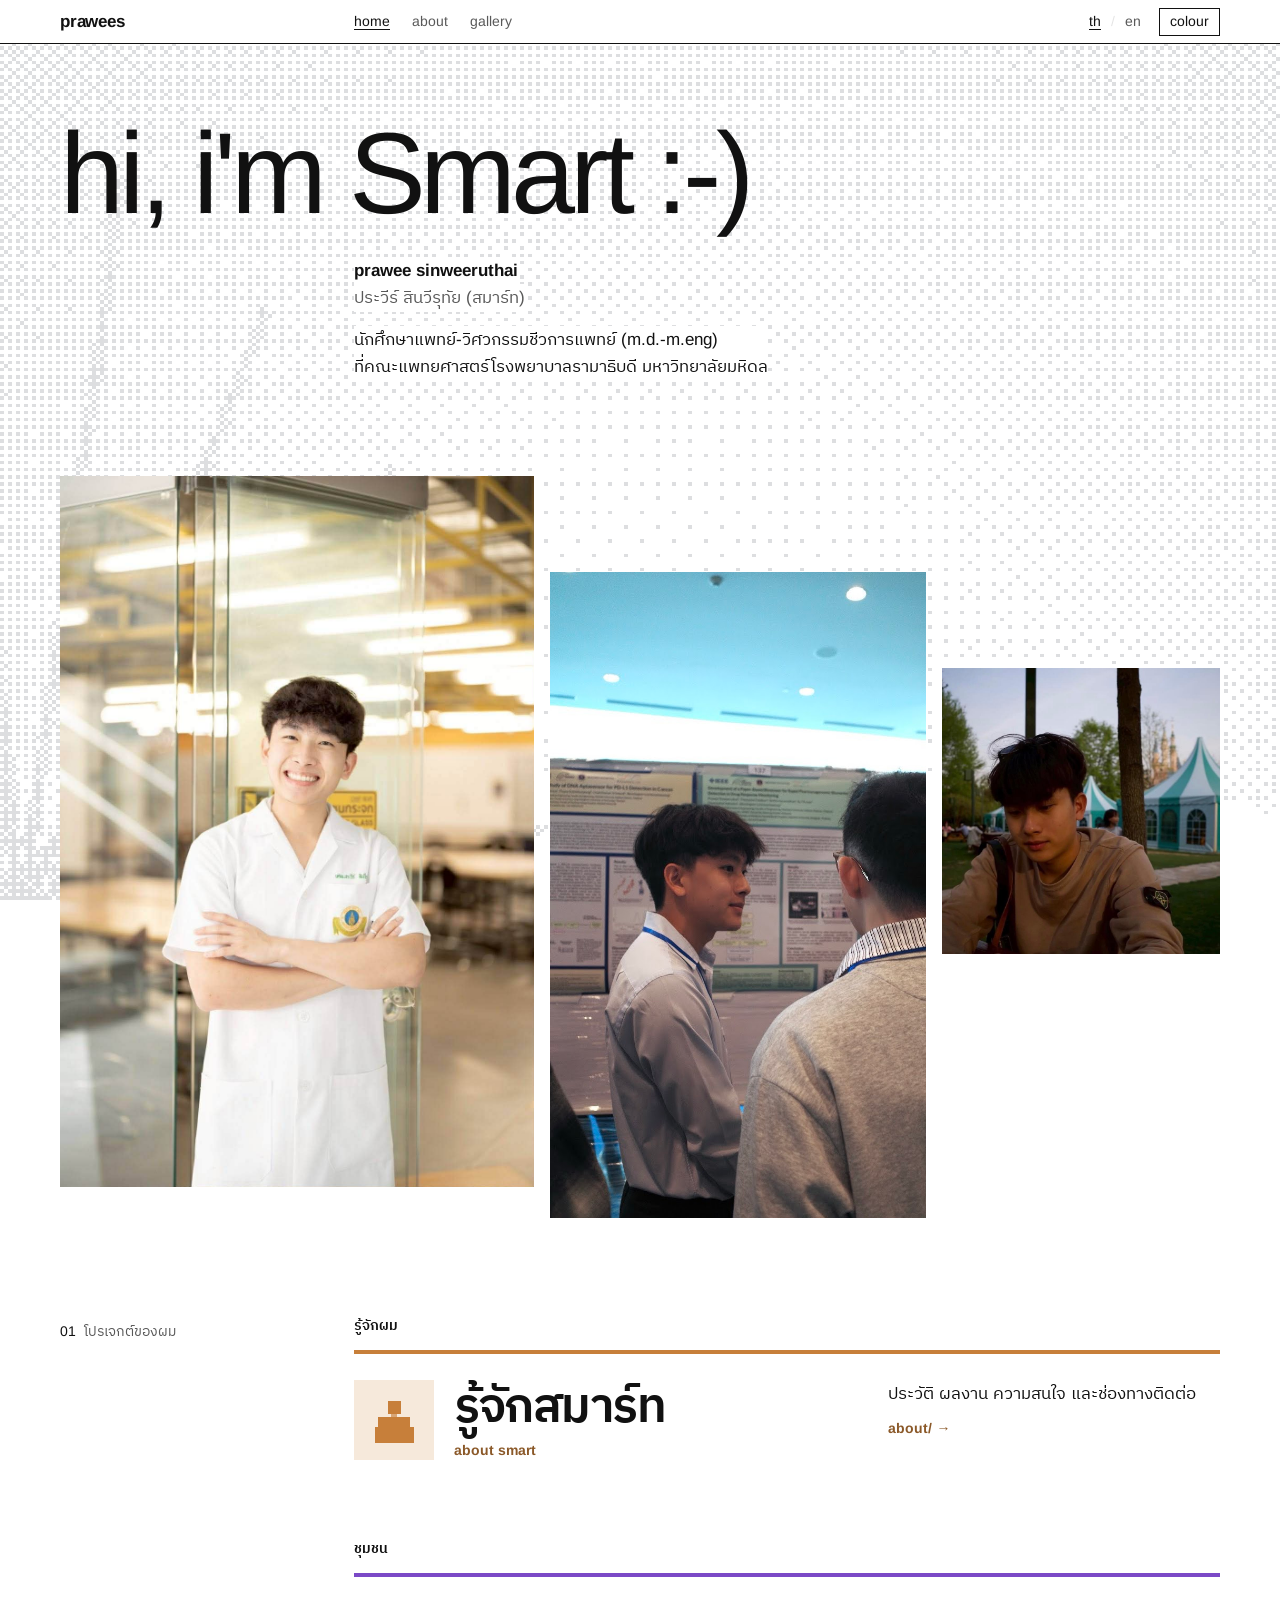
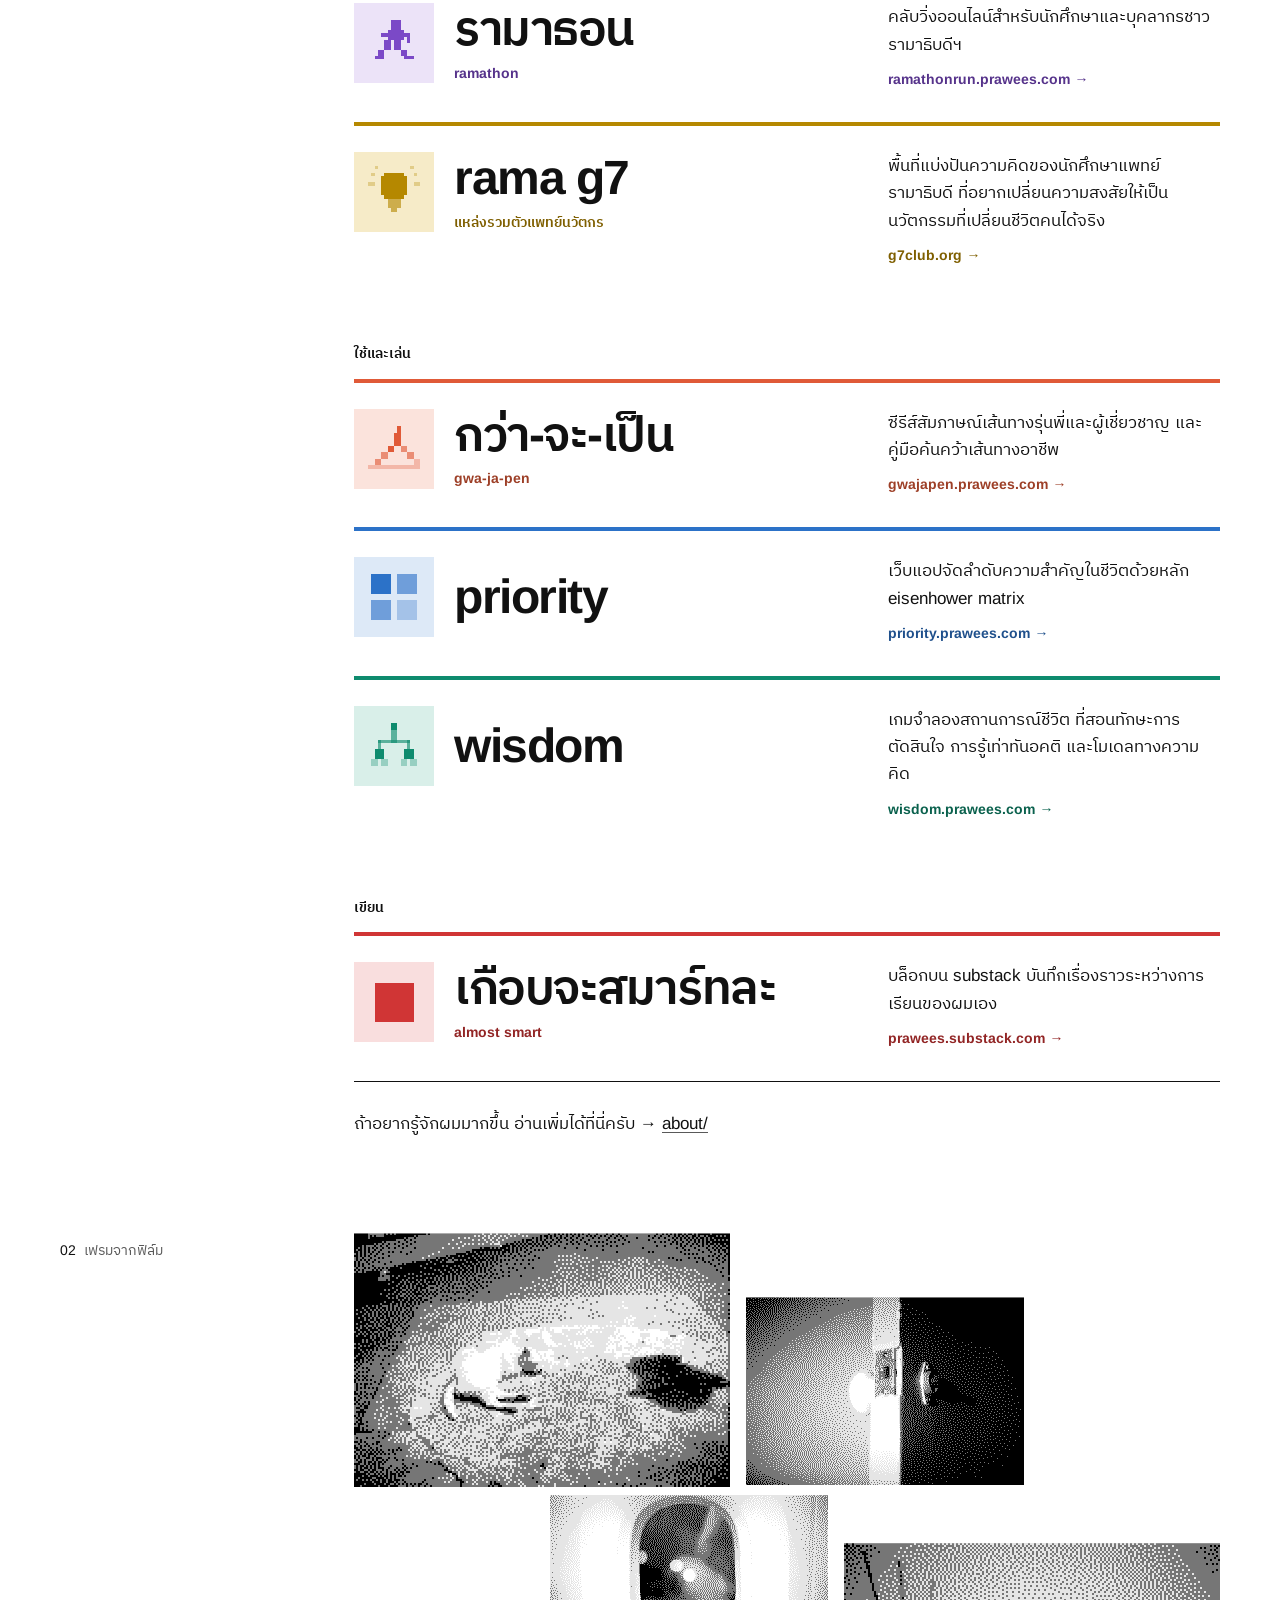
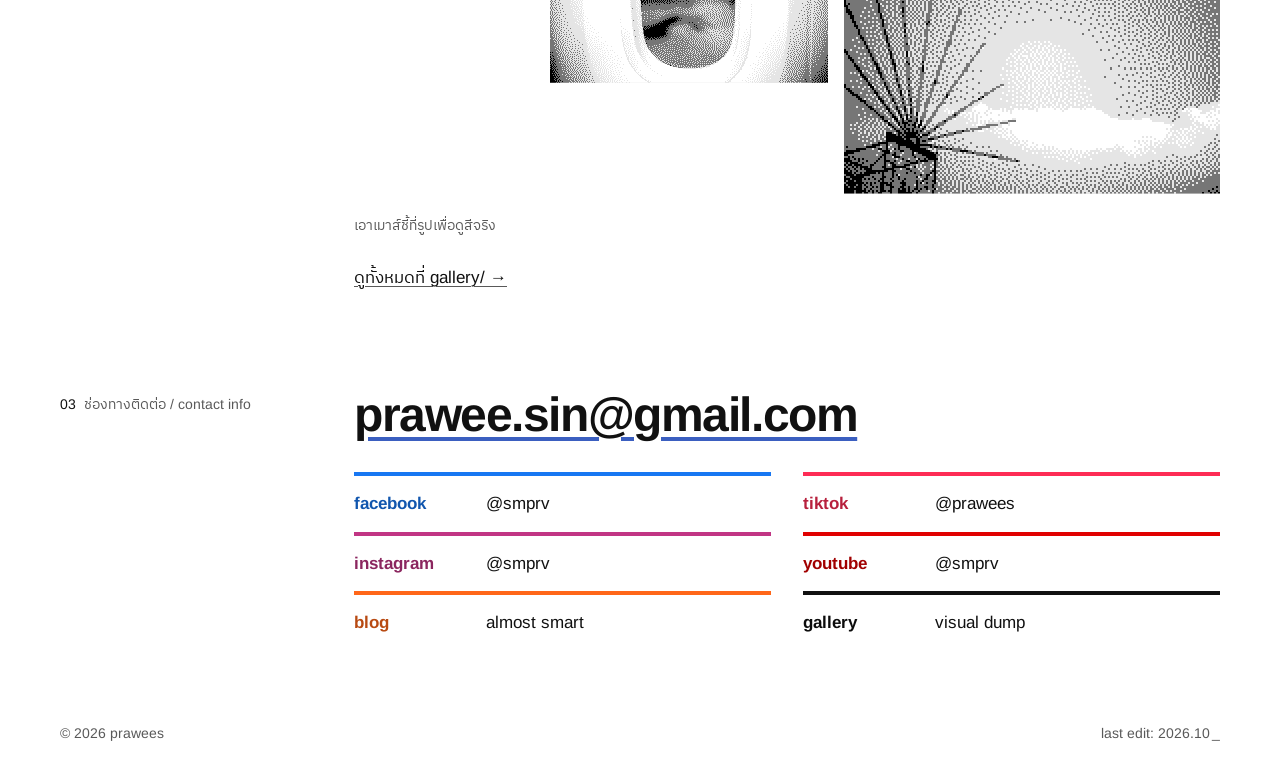
==== index.html @ 5cd068bd "Nav: drop blog; scroll-morphing dither background; phone scrapbook portraits; sticky bar on all page" ====
<!DOCTYPE html>
<html lang="th">

<head>
  <meta charset="UTF-8">
  <meta name="viewport" content="width=device-width, initial-scale=1, viewport-fit=cover">
  <meta name="theme-color" content="#ffffff">
  <meta http-equiv="Cache-Control" content="no-cache, no-store, must-revalidate">
  <meta http-equiv="Pragma" content="no-cache">
  <meta http-equiv="Expires" content="0">
  <title>prawee sinweeruthai / ประวีร์ สินวีรุทัย</title>
  <meta name="description" content="prawee sinweeruthai (smart). m.d.-m.eng student, ramathibodi, mahidol university.">
  <link rel="icon" type="image/png" href="assets/favicon.png">

  <link rel="preload" href="assets/fonts/arimo-latin-400-normal.woff2" as="font" type="font/woff2" crossorigin>
  <link rel="stylesheet" href="assets/base.css">
  <link rel="stylesheet" href="assets/site.css">

  <script type="application/ld+json">
    {
      "@context": "https://schema.org",
      "@type": "Person",
      "name": "ประวีร์ สินวีรุทัย",
      "alternateName": ["Prawee Sinweeruthai", "prawees", "smprv", "ประวีร์", "สมาร์ท", "Smart"],
      "url": "https://prawees.com",
      "image": "https://prawees.com/portrait.jpg",
      "jobTitle": "Medical Student & Content Creator"
    }
  </script>
</head>

<body>

  <header class="bar">
    <div class="g">
      <a class="brand" href="./">prawees</a>
      <div class="tools">
        <button type="button" class="btn-th active" onclick="setLang('th')">th</button>
        <span class="sep">/</span>
        <button type="button" class="btn-en" onclick="setLang('en')">en</button>
        <button type="button" class="tog" data-dz-toggle data-off="colour" data-on="colour" aria-pressed="false">colour</button>
      </div>
      <nav class="nav" aria-label="main">
        <a href="./" aria-current="page">home</a>
        <a href="about/">about</a>
        <a href="gallery/">gallery</a>
      </nav>
    </div>
  </header>

  <main>

    <!-- HERO -->
    <section class="g hero" data-amb="assets/home/frame-4.jpg">
      <h1 id="hero-greeting">hi, i'm Smart :-)</h1>
      <div class="id">
        <p class="name">prawee sinweeruthai</p>
        <p class="name-th" data-th="ประวีร์ สินวีรุทัย (สมาร์ท)" data-en="(smart)">ประวีร์ สินวีรุทัย (สมาร์ท)</p>
        <p class="role"
          data-th="นักศึกษาแพทย์-วิศวกรรมชีวการแพทย์ (m.d.-m.eng)&#10;ที่คณะแพทยศาสตร์โรงพยาบาลรามาธิบดี มหาวิทยาลัยมหิดล"
          data-en="m.d.-m.eng candidate&#10;at ramathibodi hospital, mahidol university">นักศึกษาแพทย์-วิศวกรรมชีวการแพทย์ (m.d.-m.eng)
ที่คณะแพทยศาสตร์โรงพยาบาลรามาธิบดี มหาวิทยาลัยมหิดล</p>
      </div>
    </section>

    <!-- PORTRAITS: clean, in colour -->
    <section class="g prints" aria-label="portraits" data-amb="assets/home/frame-4.jpg">
      <div class="scrap">
        <img class="pr1" src="assets/portrait.jpg" width="1044" height="1566" alt="prawee 01">
        <img class="pr2" src="assets/portrait-2.jpg" width="714" height="1226" alt="prawee 02" loading="lazy">
        <img class="pr3" src="assets/portrait-3.jpg" width="880" height="906" alt="prawee 03" loading="lazy">
      </div>
    </section>

    <!-- PROJECTS -->
    <section class="g sec" data-amb="assets/home/frame-3.jpg">
      <p class="label"><b>01</b><span data-th="โปรเจกต์ของผม" data-en="things i&#39;m building">โปรเจกต์ของผม</span></p>
      <div class="body projects" id="projects-list">

        <p class="grp" data-th="รู้จักผม" data-en="about">รู้จักผม</p>
        <a href="about/" class="proj" style="--a:#C77F3A;--s:#F6E9DB">
          <span class="tile" aria-hidden="true"><svg viewBox="0 0 16 16"><rect class="px" x="6" y="2" width="4" height="4"/><rect class="px-mid" x="7" y="6" width="2" height="1"/><rect class="px" x="3" y="7" width="10" height="3"/><rect class="px" x="2" y="10" width="12" height="5"/><rect class="px-soft" x="2" y="10" width="1" height="1"/><rect class="px-soft" x="13" y="10" width="1" height="1"/></svg></span>
          <span class="l"><span class="tt"><span data-th="รู้จักสมาร์ท" data-en="about smart">รู้จักสมาร์ท</span></span><span class="sub" data-th="about smart" data-en="(the long version)">about smart</span></span>
          <span class="r"><span class="d" data-th="ประวัติ ผลงาน ความสนใจ และช่องทางติดต่อ" data-en="background, work, interests, contact">ประวัติ ผลงาน ความสนใจ และช่องทางติดต่อ</span><span class="u">about/ →</span></span>
        </a>

        <p class="grp" data-th="ชุมชน" data-en="communities">ชุมชน</p>
        <a href="https://ramathonrun.prawees.com" class="proj" style="--a:#7B49C7;--s:#ECE3F8">
          <span class="tile" aria-hidden="true"><svg viewBox="0 0 16 16"><rect class="px" x="7" y="1" width="3" height="3"/><rect class="px" x="6" y="4" width="5" height="3"/><rect class="px" x="4" y="5" width="2" height="1"/><rect class="px" x="11" y="5" width="2" height="1"/><rect class="px" x="12" y="6" width="1" height="2"/><rect class="px" x="5" y="7" width="2" height="3"/><rect class="px" x="8" y="7" width="2" height="3"/><rect class="px" x="3" y="10" width="2" height="2"/><rect class="px" x="10" y="10" width="2" height="2"/><rect class="px" x="2" y="12" width="3" height="1"/><rect class="px" x="11" y="12" width="3" height="1"/></svg></span>
          <span class="l"><span class="tt"><span data-th="รามาธอน" data-en="ramathon run club">รามาธอน</span></span><span class="sub" data-th="ramathon" data-en="(running club)">ramathon</span></span>
          <span class="r"><span class="d" data-th="คลับวิ่งออนไลน์สำหรับนักศึกษาและบุคลากรชาวรามาธิบดีฯ" data-en="online running club for the ramathibodi students and staff">คลับวิ่งออนไลน์สำหรับนักศึกษาและบุคลากรชาวรามาธิบดีฯ</span><span class="u">ramathonrun.prawees.com →</span></span>
        </a>
        <a href="https://g7club.org" class="proj" target="_blank" rel="noopener" style="--a:#B58800;--s:#F6EBC8">
          <span class="tile" aria-hidden="true"><svg viewBox="0 0 16 16"><rect class="px" x="5" y="2" width="6" height="1"/><rect class="px" x="4" y="3" width="8" height="6"/><rect class="px" x="5" y="9" width="6" height="1"/><rect class="px-soft" x="6" y="4" width="1" height="1"/><rect class="px-soft" x="9" y="4" width="1" height="1"/><rect class="px-soft" x="7" y="6" width="2" height="1"/><rect class="px-mid" x="6" y="10" width="4" height="1"/><rect class="px-mid" x="6" y="11" width="4" height="1"/><rect class="px-mid" x="6" y="12" width="4" height="1"/><rect class="px-mid" x="7" y="13" width="2" height="1"/><rect class="px-soft" x="0" y="5" width="2" height="1"/><rect class="px-soft" x="14" y="5" width="2" height="1"/><rect class="px-soft" x="1" y="2" width="1" height="1"/><rect class="px-soft" x="14" y="2" width="1" height="1"/><rect class="px-soft" x="2" y="0" width="1" height="1"/><rect class="px-soft" x="13" y="0" width="1" height="1"/></svg></span>
          <span class="l"><span class="tt"><span>rama g7</span></span><span class="sub" data-th="แหล่งรวมตัวแพทย์นวัตกร" data-en="(med innovators)">แหล่งรวมตัวแพทย์นวัตกร</span></span>
          <span class="r"><span class="d" data-th="พื้นที่แบ่งปันความคิดของนักศึกษาแพทย์รามาธิบดี ที่อยากเปลี่ยนความสงสัยให้เป็นนวัตกรรมที่เปลี่ยนชีวิตคนได้จริง" data-en="a community space for ramathibodi medical students turning curiosity into innovations that change lives">พื้นที่แบ่งปันความคิดของนักศึกษาแพทย์รามาธิบดี ที่อยากเปลี่ยนความสงสัยให้เป็นนวัตกรรมที่เปลี่ยนชีวิตคนได้จริง</span><span class="u">g7club.org →</span></span>
        </a>

        <p class="grp" data-th="ใช้และเล่น" data-en="to use and play">ใช้และเล่น</p>
        <a href="https://gwajapen.prawees.com" class="proj" style="--a:#E05A38;--s:#FBE3DC">
          <span class="tile" aria-hidden="true"><svg viewBox="0 0 16 16"><rect class="px-soft" x="0" y="13" width="16" height="1"/><rect class="px-mid" x="2" y="11" width="2" height="2"/><rect class="px-mid" x="4" y="9" width="2" height="2"/><rect class="px" x="6" y="7" width="2" height="2"/><rect class="px" x="8" y="5" width="2" height="2"/><rect class="px-mid" x="10" y="7" width="2" height="2"/><rect class="px-mid" x="12" y="9" width="2" height="2"/><rect class="px-soft" x="14" y="11" width="2" height="2"/><rect class="px" x="8" y="3" width="2" height="2"/><rect class="px" x="9" y="1" width="1" height="2"/></svg></span>
          <span class="l"><span class="tt"><span data-th="กว่า-จะ-เป็น" data-en="gwa-ja-pen">กว่า-จะ-เป็น</span></span><span class="sub" data-th="gwa-ja-pen" data-en="(interviews and interactives)">gwa-ja-pen</span></span>
          <span class="r"><span class="d" data-th="ซีรีส์สัมภาษณ์เส้นทางรุ่นพี่และผู้เชี่ยวชาญ และคู่มือค้นคว้าเส้นทางอาชีพ" data-en="interview series with seniors and experts, and guides to explore career paths">ซีรีส์สัมภาษณ์เส้นทางรุ่นพี่และผู้เชี่ยวชาญ และคู่มือค้นคว้าเส้นทางอาชีพ</span><span class="u">gwajapen.prawees.com →</span></span>
        </a>
        <a href="https://priority.prawees.com" class="proj" style="--a:#2C72C8;--s:#DDE9F7">
          <span class="tile" aria-hidden="true"><svg viewBox="0 0 16 16"><rect class="px" x="1" y="1" width="6" height="6"/><rect class="px-mid" x="9" y="1" width="6" height="6"/><rect class="px-mid" x="1" y="9" width="6" height="6"/><rect class="px-soft" x="9" y="9" width="6" height="6"/></svg></span>
          <span class="l"><span class="tt"><span>priority</span></span><span class="sub" data-th="" data-en="(eisenhower matrix)"></span></span>
          <span class="r"><span class="d" data-th="เว็บแอปจัดลำดับความสำคัญในชีวิตด้วยหลัก eisenhower matrix" data-en="a minimal web app to prioritise life using the eisenhower matrix">เว็บแอปจัดลำดับความสำคัญในชีวิตด้วยหลัก eisenhower matrix</span><span class="u">priority.prawees.com →</span></span>
        </a>
        <a href="https://wisdom.prawees.com" class="proj" target="_blank" rel="noopener" style="--a:#0E8B6E;--s:#D9EFE9">
          <span class="tile" aria-hidden="true"><svg viewBox="0 0 16 16"><rect class="px" x="7" y="1" width="2" height="2"/><rect class="px-mid" x="7" y="3" width="2" height="3"/><rect class="px-mid" x="3" y="6" width="6" height="1"/><rect class="px-mid" x="7" y="6" width="6" height="1"/><rect class="px-mid" x="3" y="6" width="1" height="3"/><rect class="px-mid" x="12" y="6" width="1" height="3"/><rect class="px" x="2" y="9" width="3" height="3"/><rect class="px" x="11" y="9" width="3" height="3"/><rect class="px-soft" x="1" y="12" width="2" height="2"/><rect class="px-soft" x="4" y="12" width="2" height="2"/><rect class="px-soft" x="10" y="12" width="2" height="2"/><rect class="px-soft" x="13" y="12" width="2" height="2"/></svg></span>
          <span class="l"><span class="tt"><span>wisdom</span></span><span class="sub" data-th="" data-en="(decisions sim)"></span></span>
          <span class="r"><span class="d" data-th="เกมจำลองสถานการณ์ชีวิต ที่สอนทักษะการตัดสินใจ การรู้เท่าทันอคติ และโมเดลทางความคิด" data-en="a life simulation game on decision-making, cognitive biases, and mental models">เกมจำลองสถานการณ์ชีวิต ที่สอนทักษะการตัดสินใจ การรู้เท่าทันอคติ และโมเดลทางความคิด</span><span class="u">wisdom.prawees.com →</span></span>
        </a>

        <p class="grp" data-th="เขียน" data-en="writing">เขียน</p>
        <a href="https://prawees.substack.com" class="proj" target="_blank" rel="noopener" style="--a:#D03535;--s:#F9DEDE">
          <span class="tile" aria-hidden="true"><svg viewBox="0 0 16 16"><rect class="px" x="2" y="2" width="6" height="12"/><rect class="px" x="8" y="2" width="6" height="12"/><rect class="px-soft" x="3" y="4" width="4" height="1"/><rect class="px-soft" x="3" y="6" width="4" height="1"/><rect class="px-soft" x="3" y="8" width="3" height="1"/><rect class="px-soft" x="9" y="4" width="4" height="1"/><rect class="px-soft" x="9" y="6" width="4" height="1"/><rect class="px-soft" x="9" y="8" width="3" height="1"/></svg></span>
          <span class="l"><span class="tt"><span data-th="เกือบจะสมาร์ทละ" data-en="almost smart">เกือบจะสมาร์ทละ</span></span><span class="sub" data-th="almost smart" data-en="(substack)">almost smart</span></span>
          <span class="r"><span class="d" data-th="บล็อกบน substack บันทึกเรื่องราวระหว่างการเรียนของผมเอง" data-en="a substack journal of notes from my life">บล็อกบน substack บันทึกเรื่องราวระหว่างการเรียนของผมเอง</span><span class="u">prawees.substack.com →</span></span>
        </a>

        <p class="more">
          <span data-th="ถ้าอยากรู้จักผมมากขึ้น อ่านเพิ่มได้ที่นี่ครับ → " data-en="want the long version → ">ถ้าอยากรู้จักผมมากขึ้น อ่านเพิ่มได้ที่นี่ครับ → </span><a href="about/">about/</a>
        </p>
      </div>
    </section>

    <!-- FRAMES -->
    <section class="g sec" data-amb="assets/home/frame-1.jpg">
      <p class="label"><b>02</b><span data-th="เฟรมจากฟิล์ม" data-en="frames">เฟรมจากฟิล์ม</span></p>
      <div class="body">
        <div class="strip">
          <a class="s1" href="gallery/" aria-label="gallery"><img data-dither="fs" data-px="1.5" src="assets/home/frame-1.jpg" width="1000" height="675" alt="a cat asleep on a pavement"></a>
          <a class="s2" href="gallery/" aria-label="gallery"><img data-dither="fs" data-px="1" src="assets/home/frame-2.jpg" width="1000" height="675" alt="a door and its handle"></a>
          <a class="s3" href="gallery/" aria-label="gallery"><img data-dither="fs" data-px="1" src="assets/home/frame-3.jpg" width="1000" height="675" alt="an aeroplane window"></a>
          <a class="s4" href="gallery/" aria-label="gallery"><img data-dither="fs" data-px="1.5" src="assets/home/frame-4.jpg" width="1000" height="666" alt="a bamboo frame against the sky"></a>
        </div>
        <p class="hint">
          <span class="m" data-th="เอาเมาส์ชี้ที่รูปเพื่อดูสีจริง" data-en="hover a frame to see it in colour">เอาเมาส์ชี้ที่รูปเพื่อดูสีจริง</span>
          <span class="t" data-th="แตะที่รูปเพื่อดูสีจริง" data-en="tap a frame to see it in colour">แตะที่รูปเพื่อดูสีจริง</span>
        </p>
        <p class="more"><a href="gallery/" data-th="ดูทั้งหมดที่ gallery/ →" data-en="all frames at gallery/ →">ดูทั้งหมดที่ gallery/ →</a></p>
      </div>
    </section>

    <!-- CONTACT -->
    <section class="g sec" data-amb="assets/home/frame-2.jpg">
      <p class="label"><b>03</b><span data-th="ช่องทางติดต่อ" data-en="contact info">ช่องทางติดต่อ / contact info</span></p>
      <div class="body" id="social-list">
        <a class="mail" href="mailto:prawee.sin@gmail.com">prawee.sin@gmail.com</a>
        <div class="rows">
          <a href="https://www.facebook.com/smprv/" target="_blank" rel="noopener" style="--a:#1877F2"><span class="k">facebook</span><span class="v">@smprv</span></a>
          <a href="https://www.tiktok.com/@prawees" target="_blank" rel="noopener" style="--a:#FE2C55"><span class="k">tiktok</span><span class="v">@prawees</span></a>
          <a href="https://www.instagram.com/smprv" target="_blank" rel="noopener" style="--a:#C13584"><span class="k">instagram</span><span class="v">@smprv</span></a>
          <a href="https://www.youtube.com/smprv" target="_blank" rel="noopener" style="--a:#E00000"><span class="k">youtube</span><span class="v">@smprv</span></a>
          <a href="https://blog.prawees.com" target="_blank" rel="noopener" style="--a:#FF6719"><span class="k">blog</span><span class="v">almost smart</span></a>
          <a href="gallery/" style="--a:#111111"><span class="k">gallery</span><span class="v">visual dump</span></a>
        </div>
      </div>
    </section>
  </main>

  <footer class="g foot">
    <span>© 2026 prawees</span>
    <span class="cur">last edit: 2026.10</span>
  </footer>

  <script src="assets/typewriter.js"></script>
  <script src="assets/dither.js"></script>
  <script>
    function setLang(lang) {
      document.documentElement.lang = lang;
      document.querySelectorAll('.btn-th').forEach(function (el) { el.classList.toggle('active', lang === 'th'); });
      document.querySelectorAll('.btn-en').forEach(function (el) { el.classList.toggle('active', lang === 'en'); });
      document.querySelectorAll('[data-th]').forEach(function (el) {
        var v = el.getAttribute(lang === 'th' ? 'data-th' : 'data-en');
        if (v !== null) el.textContent = v;
      });
    }

    // Greeting: typed once, then "Smart" steps through dither densities.
    document.addEventListener('DOMContentLoaded', function () {
      var h = document.getElementById('hero-greeting');
      if (!h || !window.typeText) return;
      var reduce = window.matchMedia('(prefers-reduced-motion: reduce)').matches;
      var line = "hi, i'm Smart :-)";
      var BAY = [[0, 8, 2, 10], [12, 4, 14, 6], [3, 11, 1, 9], [15, 7, 13, 5]];
      function pat(level, col) {
        var d = '', x, y;
        for (y = 0; y < 4; y++) for (x = 0; x < 4; x++) if (BAY[y][x] < level) d += 'M' + x + ' ' + y + 'h1v1h-1z';
        var svg = "<svg xmlns='http://www.w3.org/2000/svg' width='4' height='4' shape-rendering='crispEdges'><path fill='" + col + "' d='" + d + "'/></svg>";
        return 'url("data:image/svg+xml,' + encodeURIComponent(svg) + '")';
      }
      // each step: [dither level out of 16, colour]. 0 means outline, 16 means solid ink.
      var STEPS = [[12, '#E05A38'], [8, '#2C72C8'], [5, '#0E8B6E'], [0, '#7B49C7'], [8, '#B58800'], [12, '#D03535'], [8, '#C13584'], [12, '#111111'], [16, '']];
      function settle() {
        h.innerHTML = line.replace('Smart', '<span class="smart">Smart</span>');
        if (reduce) return;
        var w = h.querySelector('.smart'), i = -1;
        function step() {
          i = (i + 1) % STEPS.length;
          var lv = STEPS[i][0], col = STEPS[i][1];
          w.removeAttribute('style');
          if (lv === 16) { w.className = 'smart'; return; }
          if (lv === 0) { w.className = 'smart ol'; w.style.webkitTextStroke = '2px ' + col; return; }
          w.className = 'smart px';
          w.style.backgroundImage = pat(lv, col);
          w.style.webkitTextStroke = '1px ' + col;
        }
        setTimeout(function () { step(); setInterval(step, 800); }, 700);
      }
      if (reduce) { settle(); return; }
      window.typeText(h, line, { speed: 70, delay: 200, done: settle });
    });
  </script>
<script>
(function () { var z = 10; document.querySelectorAll('.scrap img').forEach(function (im) { im.addEventListener('click', function () { im.style.zIndex = ++z; }); }); })();
</script>
</body>

</html>
---- assets/base.css ----
/*
 * prawees.com base styles: fonts, tokens, header bar, grid, ambient frame, dithered images.
 * Page layouts live in site.css (home, gallery) and theme.css (older pages).
 *
 * Typeface: Arimo (a plain Helvetica-style grotesque) for Latin, IBM Plex Sans Thai for Thai.
 *           Both are self-hosted in assets/fonts. To change the face, edit --sans.
 * Sizes:    14 / 17 / --fs-h / --fs-hero. Hierarchy by size and weight only.
 * Colour:   #111 ink, #595959 and #E5E5E5 greys, white, plus one accent per project and per platform.
 * Grid:     4 columns on a phone, 12 from 768px. Content starts at column 4 beside a label rail.
 */

@font-face { font-family: "Arimo"; font-weight: 400; font-style: normal; font-display: swap; src: url("fonts/arimo-latin-400-normal.woff2") format("woff2"); }
@font-face { font-family: "Arimo"; font-weight: 700; font-style: normal; font-display: swap; src: url("fonts/arimo-latin-700-normal.woff2") format("woff2"); }
@font-face { font-family: "IBM Plex Sans Thai"; font-weight: 400; font-style: normal; font-display: swap; src: url("fonts/ibm-plex-sans-thai-thai-400-normal.woff2") format("woff2"); unicode-range: U+0E01-0E5B, U+200B-200D, U+25CC; }
@font-face { font-family: "IBM Plex Sans Thai"; font-weight: 700; font-style: normal; font-display: swap; src: url("fonts/ibm-plex-sans-thai-thai-600-normal.woff2") format("woff2"); unicode-range: U+0E01-0E5B, U+200B-200D, U+25CC; }

:root {
  --paper: #fff;
  --ink: #111;
  --mid: #595959;
  --light: #e5e5e5;

  --sans: "Arimo", "Helvetica Neue", Helvetica, Arial, "IBM Plex Sans Thai", "Thonburi", "Leelawadee UI", sans-serif;

  --fs-s: 14px;
  --fs-b: 17px;
  --fs-h: clamp(28px, 4vw, 48px);
  --fs-hero: clamp(32px, 9vw, 120px);

  --gap: 16px;
  --pad: max(20px, env(safe-area-inset-left));
  --padr: max(20px, env(safe-area-inset-right));
  --max: 1200px;

  /* 4x4 Bayer fills, used by the cycling word and by hovered project titles */
  --d12: url("data:image/svg+xml,%3Csvg xmlns='http://www.w3.org/2000/svg' width='4' height='4' shape-rendering='crispEdges'%3E%3Cpath fill='%23111' d='M0 0h1v1h-1zM1 0h1v1h-1zM2 0h1v1h-1zM3 0h1v1h-1zM1 1h1v1h-1zM3 1h1v1h-1zM0 2h1v1h-1zM1 2h1v1h-1zM2 2h1v1h-1zM3 2h1v1h-1zM1 3h1v1h-1zM3 3h1v1h-1z'/%3E%3C/svg%3E");
  --d8: url("data:image/svg+xml,%3Csvg xmlns='http://www.w3.org/2000/svg' width='4' height='4' shape-rendering='crispEdges'%3E%3Cpath fill='%23111' d='M0 0h1v1h-1zM2 0h1v1h-1zM1 1h1v1h-1zM3 1h1v1h-1zM0 2h1v1h-1zM2 2h1v1h-1zM1 3h1v1h-1zM3 3h1v1h-1z'/%3E%3C/svg%3E");
  --d5: url("data:image/svg+xml,%3Csvg xmlns='http://www.w3.org/2000/svg' width='4' height='4' shape-rendering='crispEdges'%3E%3Cpath fill='%23111' d='M0 0h1v1h-1zM2 0h1v1h-1zM1 1h1v1h-1zM0 2h1v1h-1zM2 2h1v1h-1z'/%3E%3C/svg%3E");
  --d2: url("data:image/svg+xml,%3Csvg xmlns='http://www.w3.org/2000/svg' width='4' height='4' shape-rendering='crispEdges'%3E%3Cpath fill='%23111' d='M0 0h1v1h-1zM2 2h1v1h-1z'/%3E%3C/svg%3E");
}

*, *::before, *::after { box-sizing: border-box; margin: 0; padding: 0; }

html { scroll-padding-top: 96px; -webkit-text-size-adjust: 100%; text-size-adjust: 100%; background: var(--paper); }

body {
  background: transparent;           /* lets the fixed ambient frame show through */
  color: var(--ink);
  font-family: var(--sans);
  font-size: var(--fs-b);
  font-weight: 400;
  line-height: 1.6;
  -webkit-font-smoothing: antialiased;
  min-height: 100vh;
  min-height: 100svh;
}

a { color: var(--ink); text-decoration: underline; text-decoration-thickness: 1px; text-underline-offset: 3px; text-decoration-color: var(--mid); }
a:hover { text-decoration-color: var(--ink); }
a:focus-visible, button:focus-visible, .dz:focus-visible { outline: 2px solid var(--ink); outline-offset: 3px; }
img { max-width: 100%; }
button { font: inherit; color: inherit; background: none; border: 0; cursor: pointer; }

/* ---------- ambient frame ---------- */
.amb { position: fixed; top: 0; left: 0; width: 100%; height: 100vh; height: 100lvh; z-index: -1; background: var(--paper); pointer-events: none; }
.amb canvas { position: absolute; inset: 0; width: 100%; height: 100%; image-rendering: pixelated; image-rendering: crisp-edges; opacity: 0; transition: opacity .8s steps(8, end); }
.amb.ready canvas { opacity: 1; }

/* ---------- layout ---------- */
.g {
  display: grid;
  grid-template-columns: repeat(4, minmax(0, 1fr));
  column-gap: 12px;
  width: 100%;
  max-width: var(--max);
  margin: 0 auto;
  padding-left: var(--pad);
  padding-right: var(--padr);
}
@media (min-width: 768px) { .g { grid-template-columns: repeat(12, minmax(0, 1fr)); column-gap: var(--gap); } }

/* ---------- bar ---------- */
.bar { position: -webkit-sticky; position: sticky; top: 0; background: var(--paper); border-bottom: 1px solid var(--ink); padding-top: env(safe-area-inset-top); z-index: 50; }
.bar .g { align-items: center; row-gap: 0; }
.brand { grid-row: 1; grid-column: 1 / 3; font-weight: 700; text-decoration: none; padding: 8px 0; letter-spacing: -.01em; }
.tools { grid-row: 1; grid-column: 3 / 5; justify-self: end; display: flex; align-items: center; gap: 4px; font-size: var(--fs-s); }
.nav { grid-row: 2; grid-column: 1 / 5; display: flex; gap: 22px; font-size: var(--fs-s); padding-bottom: 2px; }
.nav a { text-decoration: none; color: var(--mid); }
.nav a:hover, .nav a[aria-current] { color: var(--ink); }
.nav a[aria-current] { text-decoration: underline; text-decoration-color: var(--ink); }
.tools button { padding: 12px 6px; color: var(--mid); min-height: 44px; }
.tools button:hover, .tools button.active, .tools button[aria-pressed="true"] { color: var(--ink); }
.tools button.active { text-decoration: underline; text-underline-offset: 3px; }
.tools .sep { color: var(--light); }
.tools .tog { white-space: nowrap; border: 1px solid var(--ink); margin-left: 8px; padding: 0 10px; min-height: 32px; color: var(--ink); }
.tools .tog[aria-pressed="true"] { background: var(--ink); color: var(--paper); }
@media (min-width: 768px) {
  .brand { grid-column: 1 / 4; }
  .nav { grid-row: 1; grid-column: 4 / 9; padding: 0; gap: 22px; }
  .tools { grid-column: 9 / 13; }
  .tools button { padding: 8px 6px; min-height: 0; }
  .tools .tog { min-height: 28px; }
}
@media (pointer: coarse) {
  .tools button { min-height: 40px; min-width: 40px; padding-top: 8px; padding-bottom: 8px; }
  .tools .tog { min-height: 36px; }
  .nav a { padding: 8px 0; }
}

/* ---------- dithered photographs (inside the page) ---------- */
.dz { position: relative; display: block; overflow: hidden; background: var(--light); line-height: 0; -webkit-tap-highlight-color: transparent; }
.dz-img { display: block; width: 100%; height: auto; }
.dz-c { position: absolute; inset: 0; width: 100%; height: 100%; image-rendering: pixelated; image-rendering: crisp-edges; opacity: 0; }
.dz.ready .dz-img { opacity: 0; }
.dz.ready .dz-c { opacity: 1; }
.dz.dev .dz-img, html.colour .dz .dz-img { opacity: 1; }
.dz.dev .dz-c, html.colour .dz .dz-c { opacity: 0; }
@media (hover: hover) { .dz:hover .dz-img { opacity: 1; } .dz:hover .dz-c { opacity: 0; } }
.dz.ready .dz-img, .dz-c { transition: opacity .3s steps(5, end); }
.dz.scan .dz-c { animation: dz-clip 1.1s steps(28, end) both; }
.dz.scan::after { content: ""; position: absolute; left: 0; right: 0; top: 0; height: 2px; background: var(--ink); animation: dz-beam 1.1s steps(28, end) both; pointer-events: none; }
@keyframes dz-clip { from { clip-path: inset(0 0 100% 0); } to { clip-path: inset(0 0 0 0); } }
@keyframes dz-beam { 0% { top: 0; opacity: 1; } 96% { opacity: 1; } 100% { top: calc(100% - 2px); opacity: 0; } }

/* ---------- reduced motion, print ---------- */
@media (prefers-reduced-motion: reduce) {
  .dz.scan .dz-c, .dz.scan::after { animation: none; }
  .dz.scan::after { display: none; }
  .dz.ready .dz-img, .dz-c, .amb canvas { transition: none; }
  .tw-typing::after, .foot .cur::after { animation: none; }
}
@media print { .amb { display: none; } }
---- assets/site.css ----
/*
 * prawees.com home and gallery layout. Loads after base.css.
 * Idea: the page is printed on a faint dithered film frame, and the frame changes as you scroll.
 */

/* small grey text sits on a white strip so it stays legible over the ambient frame */
.label, .hint, .foot span, .proj .u, .proj .sub, .rows .v, .name-th, .grp {
  background: var(--paper);
  -webkit-box-decoration-break: clone; box-decoration-break: clone;
}

/* ---------- sections ---------- */
.sec { padding-top: 56px; row-gap: 20px; }
.label { grid-column: 1 / -1; font-size: var(--fs-s); color: var(--mid); width: fit-content; height: fit-content; padding: 0 .35em 0 0; }
.label b { color: var(--ink); font-weight: 400; margin-right: 8px; }
.body { grid-column: 1 / -1; }
@media (min-width: 768px) {
  .sec { padding-top: 96px; }
  .label { grid-column: 1 / 4; margin-top: 6px; }
  .body { grid-column: 4 / 13; }
}

/* ---------- hero ---------- */
.hero { padding-top: 40px; row-gap: 20px; }
.hero h1 { grid-column: 1 / -1; font-size: var(--fs-hero); font-weight: 400; line-height: 1; letter-spacing: -.045em; min-height: 1.05em; white-space: nowrap; }
.hero .id { grid-column: 1 / -1; }
.hero .id > * { width: fit-content; }
.hero .name { font-weight: 700; background: var(--paper); }
.hero .name-th { color: var(--mid); margin-bottom: 14px; }
.hero .role { max-width: 52ch; white-space: pre-line; background: var(--paper); }
@media (min-width: 768px) { .hero { padding-top: 72px; } .hero .id { grid-column: 4 / 11; } }
.tw-typing::after { content: ""; display: inline-block; width: .08em; height: .9em; background: var(--ink); margin-left: .06em; vertical-align: -.08em; animation: caret .9s steps(1) infinite; }
@keyframes caret { 50% { opacity: 0; } }

/* the word that steps through dither densities and colours (set by the script on the page) */
.smart { display: inline; }
.smart.px { color: transparent; -webkit-text-fill-color: transparent; -webkit-background-clip: text; background-clip: text; background-size: 6px 6px; image-rendering: pixelated; }
.smart.ol { color: transparent; -webkit-text-fill-color: transparent; }

/* ---------- portraits: three clean prints laid out on a stair ---------- */
.prints { padding-top: 56px; row-gap: 16px; align-items: start; }
.prints img { display: block; width: 100%; height: auto; }
.pr1 { grid-column: 1 / 5; }
.pr2 { grid-column: 1 / 4; }
.pr3 { grid-column: 2 / 5; }
/* phone: the three portraits sit like prints on a scrapbook page, slightly overlapping. Tap one to bring it to the front. */
@media (max-width: 767px) {
  .prints { padding-top: 40px; }
  .scrap { grid-column: 1 / -1; position: relative; width: 100%; max-width: 440px; aspect-ratio: 1 / 1.26; }
  .scrap img { position: absolute; width: auto; height: auto; border: 6px solid var(--paper); background: var(--paper); box-sizing: border-box; outline: 1px solid var(--light); cursor: pointer; -webkit-tap-highlight-color: transparent; }
  .scrap .pr1 { left: 0; top: 0; width: 54%; transform: rotate(-2.5deg); z-index: 1; }
  .scrap .pr2 { left: 50%; top: 3%; width: 50%; transform: rotate(2deg); z-index: 2; }
  .scrap .pr3 { left: 20%; top: 55%; width: 54%; transform: rotate(-1deg); z-index: 3; }
}
@media (min-width: 768px) { .scrap { display: contents; } }
@media (min-width: 768px) {
  .prints { padding-top: 96px; row-gap: 0; }
  .pr1 { grid-column: 1 / 6; }
  .pr2 { grid-column: 6 / 10; margin-top: 96px; }
  .pr3 { grid-column: 10 / 13; margin-top: 192px; }
}

/* ---------- project index: every entry has its own colour, pixel icon and hover ---------- */
.grp { font-size: var(--fs-s); font-weight: 700; width: fit-content; margin: 44px 0 14px; padding: 0 .4em 0 0; }
.grp:first-child { margin-top: 0; }
.proj { --a: #111; --s: #f4f4f4; --at: var(--a);
  display: grid; grid-template-columns: 64px minmax(0, 1fr); column-gap: 16px; row-gap: 14px; padding: 20px 0 26px; border-top: 4px solid var(--a); text-decoration: none; align-items: start; }
@supports (color: color-mix(in srgb, red 50%, black)) { .proj { --at: color-mix(in srgb, var(--a) 70%, #000); } }
.tile { grid-row: 1; grid-column: 1; width: 64px; height: 64px; display: grid; place-items: center; background: var(--s); }
.tile svg { width: 40px; height: 40px; shape-rendering: crispEdges; }
.tile .px { fill: var(--a); }
.tile .px-mid { fill: var(--a); opacity: .62; }
.tile .px-soft { fill: var(--a); opacity: .32; }
.proj .l { grid-row: 1; grid-column: 2; display: grid; align-content: center; min-height: 64px; }
.proj .tt { font-size: var(--fs-h); line-height: 1.1; letter-spacing: -.03em; font-weight: 700; }
.proj .tt > span { background: var(--paper); -webkit-box-decoration-break: clone; box-decoration-break: clone; }
.proj .sub { font-size: var(--fs-s); color: var(--at); width: fit-content; display: block; margin-top: 6px; background: var(--paper); font-weight: 700; }
.proj .sub:empty { display: none; }
.proj .r { grid-column: 1 / -1; display: grid; row-gap: 10px; align-content: start; justify-items: start; }
.proj .d { background: var(--paper); width: fit-content; max-width: 52ch; }
.proj .u { font-size: var(--fs-s); color: var(--at); width: fit-content; word-break: break-all; background: var(--paper); font-weight: 700; }
@media (min-width: 768px) {
  .proj { grid-template-columns: 80px minmax(0, 5fr) minmax(0, 4fr); column-gap: 20px; padding: 26px 0 32px; }
  .tile { width: 80px; height: 80px; }
  .tile svg { width: 52px; height: 52px; }
  .proj .l { min-height: 80px; grid-column: 2; }
  .proj .r { grid-row: 1; grid-column: 3; }
}
@media (hover: hover) {
  .proj:hover .tile { background: var(--a); }
  .proj:hover .tile .px, .proj:hover .tile .px-mid, .proj:hover .tile .px-soft { fill: #fff; }
  .proj:hover .tt > span { background-image: var(--d12); -webkit-background-clip: text; background-clip: text; color: transparent; -webkit-text-fill-color: transparent; background-size: 6px 6px; image-rendering: pixelated; }
}
.proj:focus-visible .tt > span { background-image: var(--d12); -webkit-background-clip: text; background-clip: text; color: transparent; -webkit-text-fill-color: transparent; background-size: 6px 6px; }
.projects .proj:last-of-type { border-bottom: 1px solid var(--ink); }

.more { margin-top: 28px; width: fit-content; background: var(--paper); }

/* ---------- frames strip ---------- */
.strip { display: grid; grid-template-columns: repeat(6, minmax(0, 1fr)); gap: 12px; align-items: start; }
.strip a { display: block; text-decoration: none; }
.strip .s1 { grid-column: 1 / 5; }
.strip .s2 { grid-column: 5 / 7; margin-top: 40px; }
.strip .s3 { grid-column: 1 / 3; }
.strip .s4 { grid-column: 3 / 7; margin-top: 24px; }
@media (min-width: 768px) {
  .strip { grid-template-columns: repeat(9, minmax(0, 1fr)); gap: var(--gap); }
  .strip .s1 { grid-column: 1 / 5; }
  .strip .s2 { grid-column: 5 / 8; margin-top: 64px; }
  .strip .s3 { grid-column: 3 / 6; margin-top: -8px; }
  .strip .s4 { grid-column: 6 / 10; margin-top: 40px; }
}
.hint { font-size: var(--fs-s); color: var(--mid); width: fit-content; margin-top: 20px; }
.hint .t { display: none; }
@media (hover: none) { .hint .t { display: inline; } .hint .m { display: none; } }

/* ---------- contact: each platform keeps its own colour ---------- */
.mail { display: block; width: fit-content; font-size: var(--fs-h); font-weight: 700; letter-spacing: -.03em; line-height: 1.15; text-decoration-thickness: 4px; text-underline-offset: 6px; text-decoration-color: #3b5fc0; background: var(--paper); margin-bottom: 30px; overflow-wrap: anywhere; }
.rows { display: grid; grid-template-columns: minmax(0, 1fr); }
.rows a { --a: #111; --at: var(--a); display: grid; grid-template-columns: 7.5rem minmax(0, 1fr); gap: 12px; padding: 14px 0; border-top: 4px solid var(--a); text-decoration: none; align-items: baseline; }
@supports (color: color-mix(in srgb, red 50%, black)) { .rows a { --at: color-mix(in srgb, var(--a) 72%, #000); } }
.rows .k { font-weight: 700; color: var(--at); background: var(--paper); width: fit-content; }
.rows .v { color: var(--ink); width: fit-content; overflow-wrap: anywhere; background: var(--paper); }
@media (min-width: 768px) { .rows { grid-template-columns: repeat(2, minmax(0, 1fr)); column-gap: 32px; } }
@media (hover: hover) { .rows a:hover .v { text-decoration: underline; text-decoration-color: var(--a); text-decoration-thickness: 3px; text-underline-offset: 4px; } }
@media (pointer: coarse) { .rows a { padding: 16px 0; } }

/* ---------- footer ---------- */
.foot { padding-top: 72px; padding-bottom: max(40px, env(safe-area-inset-bottom)); font-size: var(--fs-s); color: var(--mid); row-gap: 4px; }
.foot span { width: fit-content; }
.foot span:first-child { grid-column: 1 / 3; }
.foot span:last-child { grid-column: 3 / 5; justify-self: end; }
.foot .cur::after { content: "_"; animation: caret 1.05s steps(1) infinite; margin-left: 2px; }
@media (min-width: 768px) { .foot span:first-child { grid-column: 1 / 7; } .foot span:last-child { grid-column: 7 / 13; } }
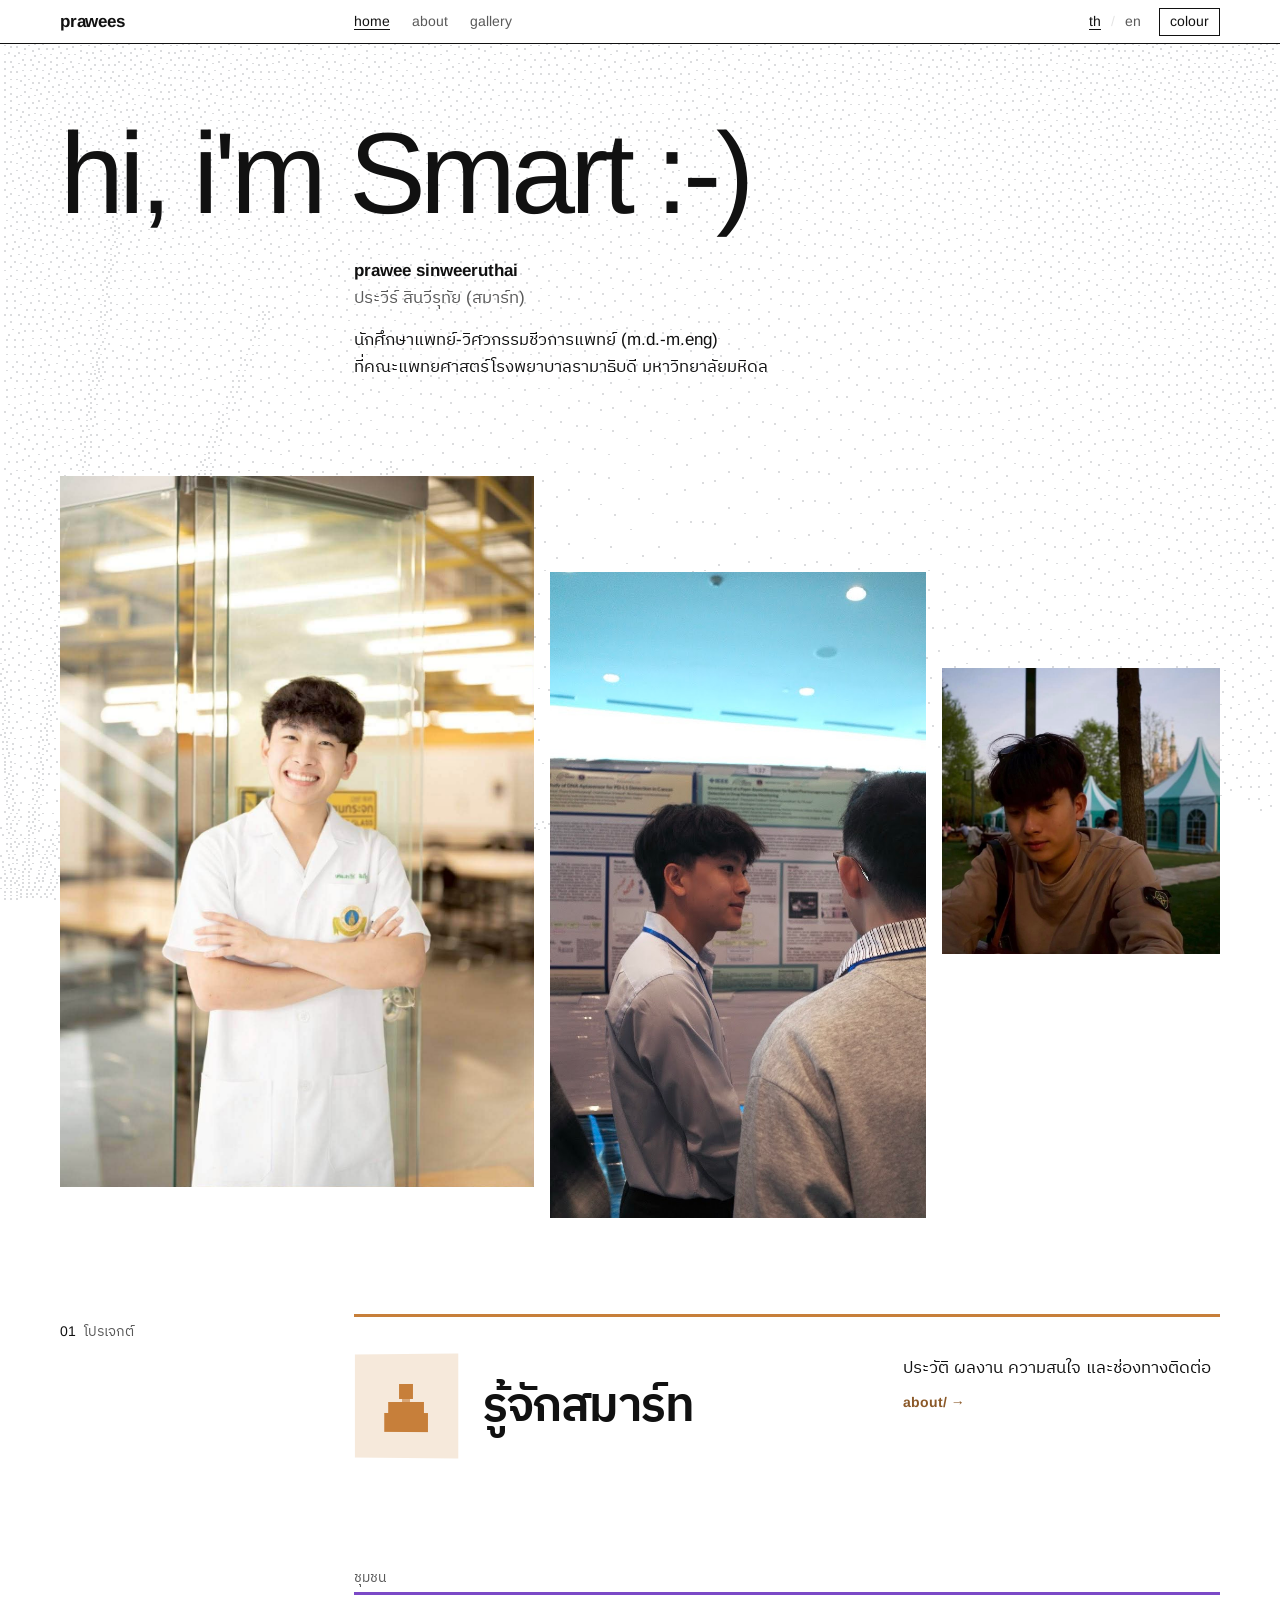
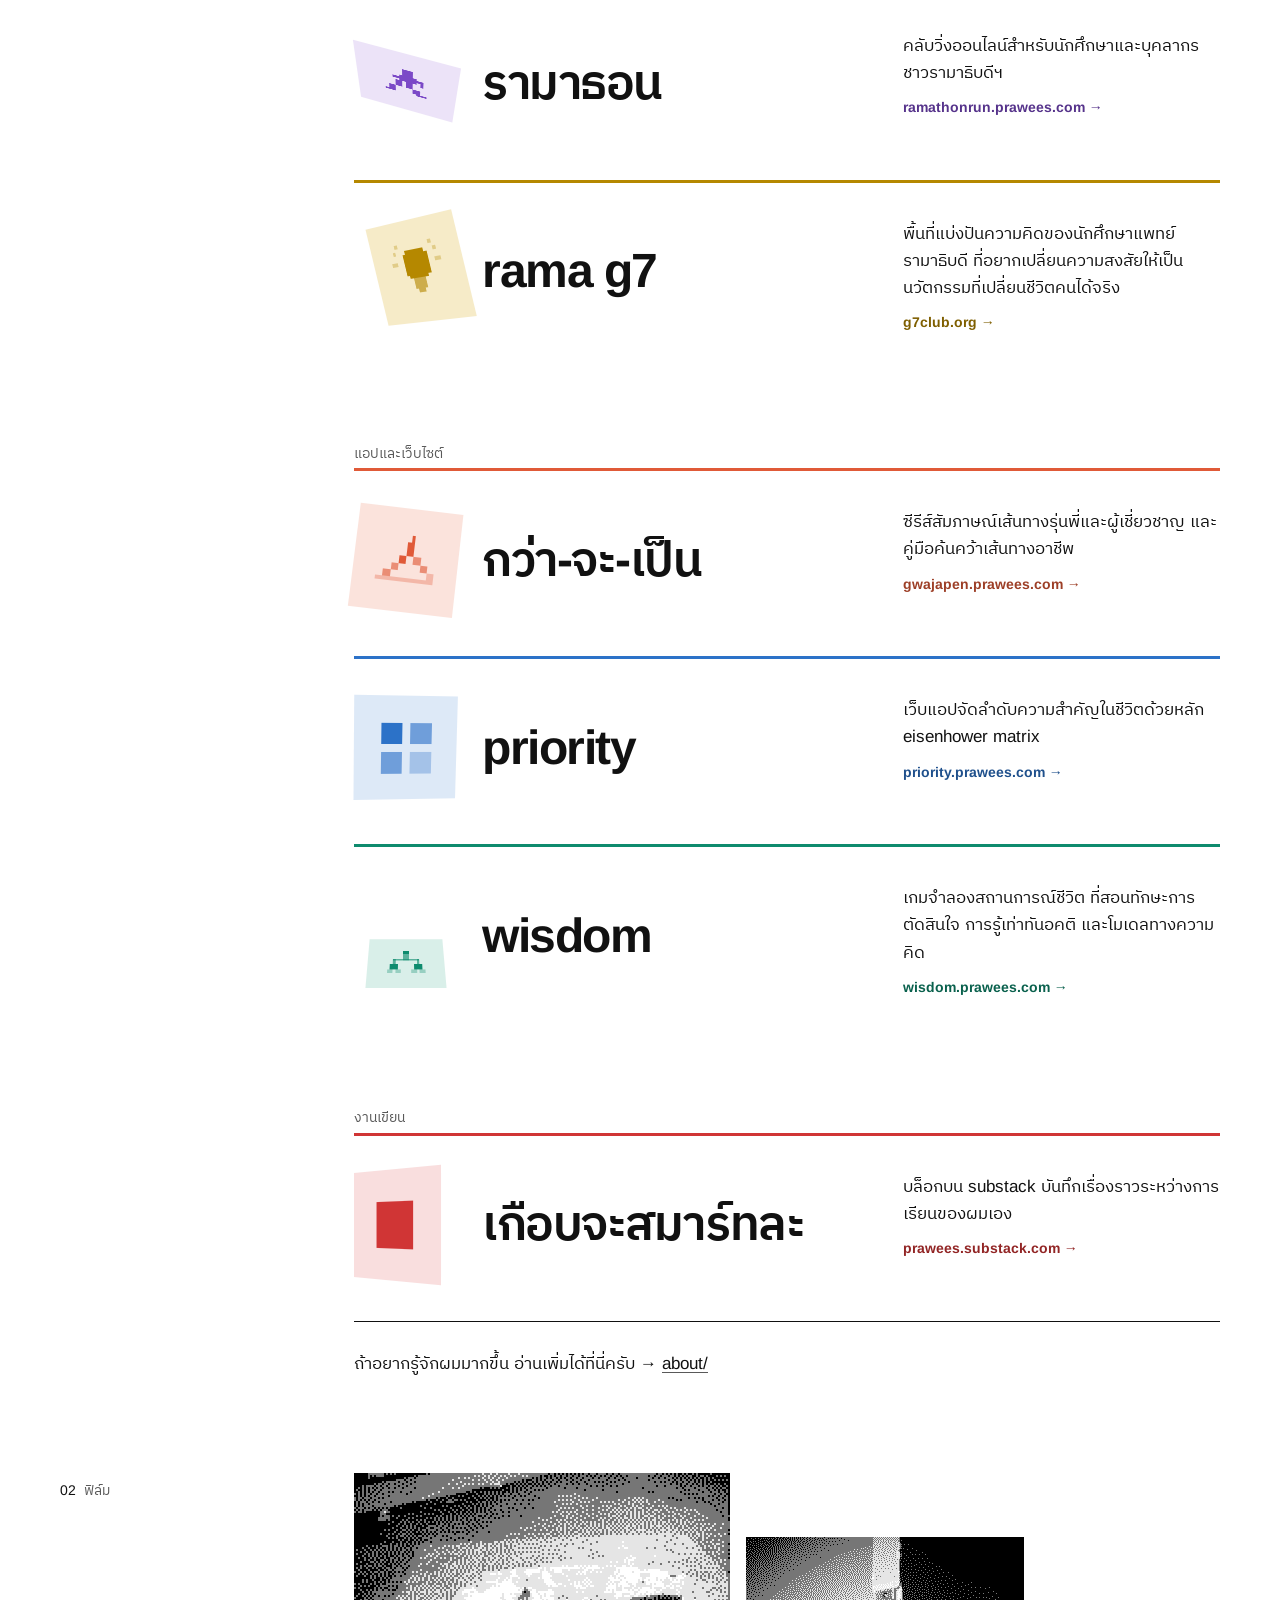
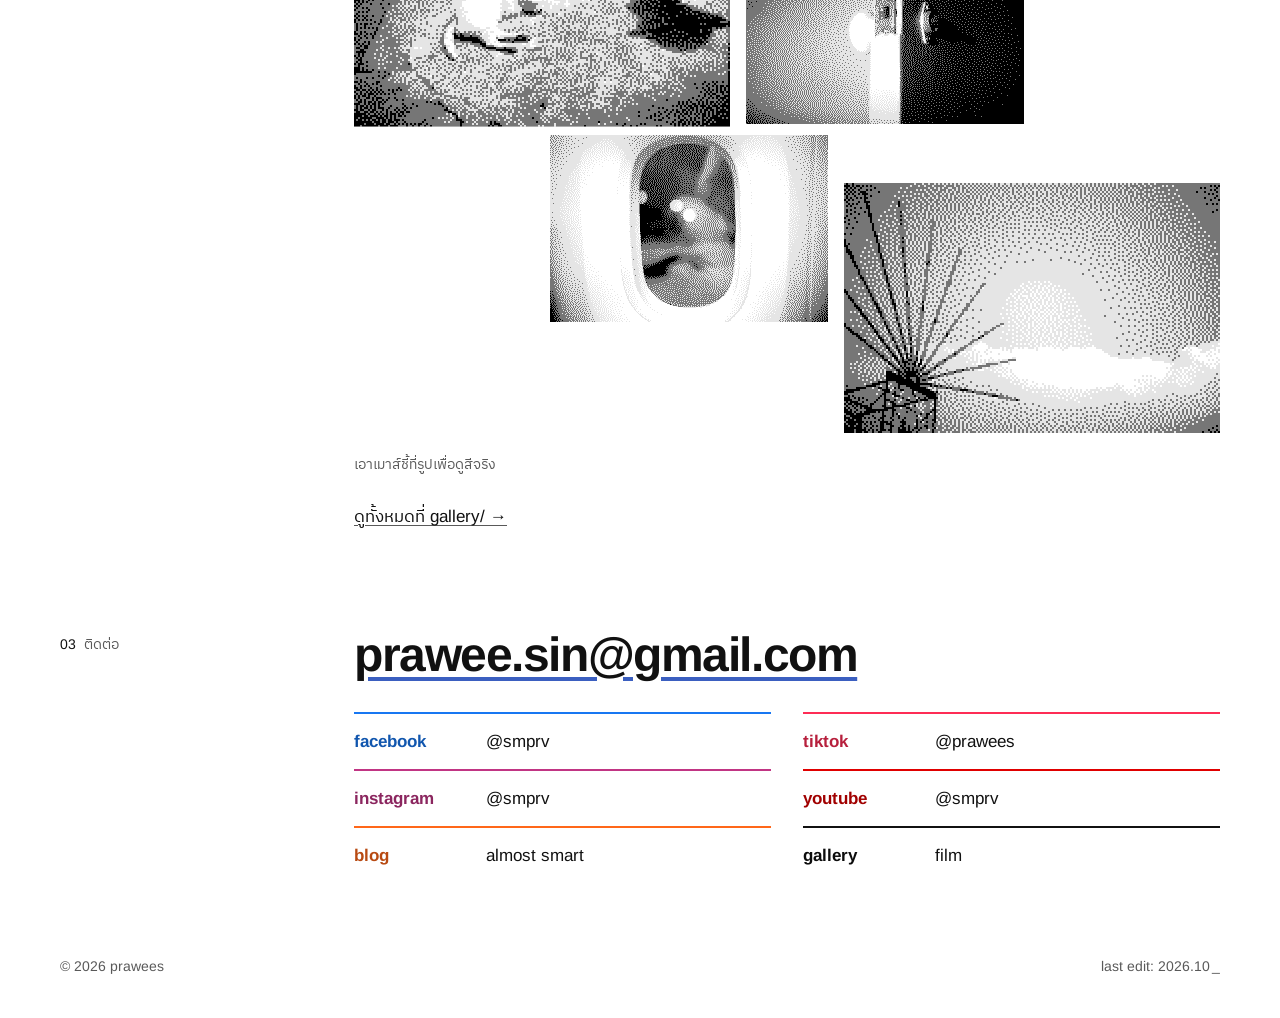
==== commit 0dbdcadb: "Gallery: exhibition title and wall labels; home: plain headings, fine Floyd-Steinberg background, pe" ====
--- a/index.html
+++ b/index.html
@@ -74,47 +74,46 @@
 
     <!-- PROJECTS -->
     <section class="g sec" data-amb="assets/home/frame-3.jpg">
-      <p class="label"><b>01</b><span data-th="โปรเจกต์ของผม" data-en="things i&#39;m building">โปรเจกต์ของผม</span></p>
+      <p class="label"><b>01</b><span data-th="โปรเจกต์" data-en="projects">โปรเจกต์</span></p>
       <div class="body projects" id="projects-list">
 
-        <p class="grp" data-th="รู้จักผม" data-en="about">รู้จักผม</p>
-        <a href="about/" class="proj" style="--a:#C77F3A;--s:#F6E9DB">
+        <a href="about/" class="proj" data-fx="flip" style="--a:#C77F3A;--s:#F6E9DB">
           <span class="tile" aria-hidden="true"><svg viewBox="0 0 16 16"><rect class="px" x="6" y="2" width="4" height="4"/><rect class="px-mid" x="7" y="6" width="2" height="1"/><rect class="px" x="3" y="7" width="10" height="3"/><rect class="px" x="2" y="10" width="12" height="5"/><rect class="px-soft" x="2" y="10" width="1" height="1"/><rect class="px-soft" x="13" y="10" width="1" height="1"/></svg></span>
           <span class="l"><span class="tt"><span data-th="รู้จักสมาร์ท" data-en="about smart">รู้จักสมาร์ท</span></span><span class="sub" data-th="about smart" data-en="(the long version)">about smart</span></span>
           <span class="r"><span class="d" data-th="ประวัติ ผลงาน ความสนใจ และช่องทางติดต่อ" data-en="background, work, interests, contact">ประวัติ ผลงาน ความสนใจ และช่องทางติดต่อ</span><span class="u">about/ →</span></span>
         </a>
 
-        <p class="grp" data-th="ชุมชน" data-en="communities">ชุมชน</p>
-        <a href="https://ramathonrun.prawees.com" class="proj" style="--a:#7B49C7;--s:#ECE3F8">
+        <p class="grp" data-th="ชุมชน" data-en="community">ชุมชน</p>
+        <a href="https://ramathonrun.prawees.com" class="proj" data-fx="roll" style="--a:#7B49C7;--s:#ECE3F8">
           <span class="tile" aria-hidden="true"><svg viewBox="0 0 16 16"><rect class="px" x="7" y="1" width="3" height="3"/><rect class="px" x="6" y="4" width="5" height="3"/><rect class="px" x="4" y="5" width="2" height="1"/><rect class="px" x="11" y="5" width="2" height="1"/><rect class="px" x="12" y="6" width="1" height="2"/><rect class="px" x="5" y="7" width="2" height="3"/><rect class="px" x="8" y="7" width="2" height="3"/><rect class="px" x="3" y="10" width="2" height="2"/><rect class="px" x="10" y="10" width="2" height="2"/><rect class="px" x="2" y="12" width="3" height="1"/><rect class="px" x="11" y="12" width="3" height="1"/></svg></span>
           <span class="l"><span class="tt"><span data-th="รามาธอน" data-en="ramathon run club">รามาธอน</span></span><span class="sub" data-th="ramathon" data-en="(running club)">ramathon</span></span>
           <span class="r"><span class="d" data-th="คลับวิ่งออนไลน์สำหรับนักศึกษาและบุคลากรชาวรามาธิบดีฯ" data-en="online running club for the ramathibodi students and staff">คลับวิ่งออนไลน์สำหรับนักศึกษาและบุคลากรชาวรามาธิบดีฯ</span><span class="u">ramathonrun.prawees.com →</span></span>
         </a>
-        <a href="https://g7club.org" class="proj" target="_blank" rel="noopener" style="--a:#B58800;--s:#F6EBC8">
+        <a href="https://g7club.org" class="proj" data-fx="swing" target="_blank" rel="noopener" style="--a:#B58800;--s:#F6EBC8">
           <span class="tile" aria-hidden="true"><svg viewBox="0 0 16 16"><rect class="px" x="5" y="2" width="6" height="1"/><rect class="px" x="4" y="3" width="8" height="6"/><rect class="px" x="5" y="9" width="6" height="1"/><rect class="px-soft" x="6" y="4" width="1" height="1"/><rect class="px-soft" x="9" y="4" width="1" height="1"/><rect class="px-soft" x="7" y="6" width="2" height="1"/><rect class="px-mid" x="6" y="10" width="4" height="1"/><rect class="px-mid" x="6" y="11" width="4" height="1"/><rect class="px-mid" x="6" y="12" width="4" height="1"/><rect class="px-mid" x="7" y="13" width="2" height="1"/><rect class="px-soft" x="0" y="5" width="2" height="1"/><rect class="px-soft" x="14" y="5" width="2" height="1"/><rect class="px-soft" x="1" y="2" width="1" height="1"/><rect class="px-soft" x="14" y="2" width="1" height="1"/><rect class="px-soft" x="2" y="0" width="1" height="1"/><rect class="px-soft" x="13" y="0" width="1" height="1"/></svg></span>
           <span class="l"><span class="tt"><span>rama g7</span></span><span class="sub" data-th="แหล่งรวมตัวแพทย์นวัตกร" data-en="(med innovators)">แหล่งรวมตัวแพทย์นวัตกร</span></span>
           <span class="r"><span class="d" data-th="พื้นที่แบ่งปันความคิดของนักศึกษาแพทย์รามาธิบดี ที่อยากเปลี่ยนความสงสัยให้เป็นนวัตกรรมที่เปลี่ยนชีวิตคนได้จริง" data-en="a community space for ramathibodi medical students turning curiosity into innovations that change lives">พื้นที่แบ่งปันความคิดของนักศึกษาแพทย์รามาธิบดี ที่อยากเปลี่ยนความสงสัยให้เป็นนวัตกรรมที่เปลี่ยนชีวิตคนได้จริง</span><span class="u">g7club.org →</span></span>
         </a>
 
-        <p class="grp" data-th="ใช้และเล่น" data-en="to use and play">ใช้และเล่น</p>
-        <a href="https://gwajapen.prawees.com" class="proj" style="--a:#E05A38;--s:#FBE3DC">
+        <p class="grp" data-th="แอปและเว็บไซต์" data-en="apps and sites">แอปและเว็บไซต์</p>
+        <a href="https://gwajapen.prawees.com" class="proj" data-fx="iso" style="--a:#E05A38;--s:#FBE3DC">
           <span class="tile" aria-hidden="true"><svg viewBox="0 0 16 16"><rect class="px-soft" x="0" y="13" width="16" height="1"/><rect class="px-mid" x="2" y="11" width="2" height="2"/><rect class="px-mid" x="4" y="9" width="2" height="2"/><rect class="px" x="6" y="7" width="2" height="2"/><rect class="px" x="8" y="5" width="2" height="2"/><rect class="px-mid" x="10" y="7" width="2" height="2"/><rect class="px-mid" x="12" y="9" width="2" height="2"/><rect class="px-soft" x="14" y="11" width="2" height="2"/><rect class="px" x="8" y="3" width="2" height="2"/><rect class="px" x="9" y="1" width="1" height="2"/></svg></span>
           <span class="l"><span class="tt"><span data-th="กว่า-จะ-เป็น" data-en="gwa-ja-pen">กว่า-จะ-เป็น</span></span><span class="sub" data-th="gwa-ja-pen" data-en="(interviews and interactives)">gwa-ja-pen</span></span>
           <span class="r"><span class="d" data-th="ซีรีส์สัมภาษณ์เส้นทางรุ่นพี่และผู้เชี่ยวชาญ และคู่มือค้นคว้าเส้นทางอาชีพ" data-en="interview series with seniors and experts, and guides to explore career paths">ซีรีส์สัมภาษณ์เส้นทางรุ่นพี่และผู้เชี่ยวชาญ และคู่มือค้นคว้าเส้นทางอาชีพ</span><span class="u">gwajapen.prawees.com →</span></span>
         </a>
-        <a href="https://priority.prawees.com" class="proj" style="--a:#2C72C8;--s:#DDE9F7">
+        <a href="https://priority.prawees.com" class="proj" data-fx="grid" style="--a:#2C72C8;--s:#DDE9F7">
           <span class="tile" aria-hidden="true"><svg viewBox="0 0 16 16"><rect class="px" x="1" y="1" width="6" height="6"/><rect class="px-mid" x="9" y="1" width="6" height="6"/><rect class="px-mid" x="1" y="9" width="6" height="6"/><rect class="px-soft" x="9" y="9" width="6" height="6"/></svg></span>
           <span class="l"><span class="tt"><span>priority</span></span><span class="sub" data-th="" data-en="(eisenhower matrix)"></span></span>
           <span class="r"><span class="d" data-th="เว็บแอปจัดลำดับความสำคัญในชีวิตด้วยหลัก eisenhower matrix" data-en="a minimal web app to prioritise life using the eisenhower matrix">เว็บแอปจัดลำดับความสำคัญในชีวิตด้วยหลัก eisenhower matrix</span><span class="u">priority.prawees.com →</span></span>
         </a>
-        <a href="https://wisdom.prawees.com" class="proj" target="_blank" rel="noopener" style="--a:#0E8B6E;--s:#D9EFE9">
+        <a href="https://wisdom.prawees.com" class="proj" data-fx="grow" target="_blank" rel="noopener" style="--a:#0E8B6E;--s:#D9EFE9">
           <span class="tile" aria-hidden="true"><svg viewBox="0 0 16 16"><rect class="px" x="7" y="1" width="2" height="2"/><rect class="px-mid" x="7" y="3" width="2" height="3"/><rect class="px-mid" x="3" y="6" width="6" height="1"/><rect class="px-mid" x="7" y="6" width="6" height="1"/><rect class="px-mid" x="3" y="6" width="1" height="3"/><rect class="px-mid" x="12" y="6" width="1" height="3"/><rect class="px" x="2" y="9" width="3" height="3"/><rect class="px" x="11" y="9" width="3" height="3"/><rect class="px-soft" x="1" y="12" width="2" height="2"/><rect class="px-soft" x="4" y="12" width="2" height="2"/><rect class="px-soft" x="10" y="12" width="2" height="2"/><rect class="px-soft" x="13" y="12" width="2" height="2"/></svg></span>
           <span class="l"><span class="tt"><span>wisdom</span></span><span class="sub" data-th="" data-en="(decisions sim)"></span></span>
           <span class="r"><span class="d" data-th="เกมจำลองสถานการณ์ชีวิต ที่สอนทักษะการตัดสินใจ การรู้เท่าทันอคติ และโมเดลทางความคิด" data-en="a life simulation game on decision-making, cognitive biases, and mental models">เกมจำลองสถานการณ์ชีวิต ที่สอนทักษะการตัดสินใจ การรู้เท่าทันอคติ และโมเดลทางความคิด</span><span class="u">wisdom.prawees.com →</span></span>
         </a>
 
-        <p class="grp" data-th="เขียน" data-en="writing">เขียน</p>
-        <a href="https://prawees.substack.com" class="proj" target="_blank" rel="noopener" style="--a:#D03535;--s:#F9DEDE">
+        <p class="grp" data-th="งานเขียน" data-en="writing">งานเขียน</p>
+        <a href="https://prawees.substack.com" class="proj" data-fx="page" target="_blank" rel="noopener" style="--a:#D03535;--s:#F9DEDE">
           <span class="tile" aria-hidden="true"><svg viewBox="0 0 16 16"><rect class="px" x="2" y="2" width="6" height="12"/><rect class="px" x="8" y="2" width="6" height="12"/><rect class="px-soft" x="3" y="4" width="4" height="1"/><rect class="px-soft" x="3" y="6" width="4" height="1"/><rect class="px-soft" x="3" y="8" width="3" height="1"/><rect class="px-soft" x="9" y="4" width="4" height="1"/><rect class="px-soft" x="9" y="6" width="4" height="1"/><rect class="px-soft" x="9" y="8" width="3" height="1"/></svg></span>
           <span class="l"><span class="tt"><span data-th="เกือบจะสมาร์ทละ" data-en="almost smart">เกือบจะสมาร์ทละ</span></span><span class="sub" data-th="almost smart" data-en="(substack)">almost smart</span></span>
           <span class="r"><span class="d" data-th="บล็อกบน substack บันทึกเรื่องราวระหว่างการเรียนของผมเอง" data-en="a substack journal of notes from my life">บล็อกบน substack บันทึกเรื่องราวระหว่างการเรียนของผมเอง</span><span class="u">prawees.substack.com →</span></span>
@@ -128,7 +127,7 @@
 
     <!-- FRAMES -->
     <section class="g sec" data-amb="assets/home/frame-1.jpg">
-      <p class="label"><b>02</b><span data-th="เฟรมจากฟิล์ม" data-en="frames">เฟรมจากฟิล์ม</span></p>
+      <p class="label"><b>02</b><span data-th="ฟิล์ม" data-en="film">ฟิล์ม</span></p>
       <div class="body">
         <div class="strip">
           <a class="s1" href="gallery/" aria-label="gallery"><img data-dither="fs" data-px="1.5" src="assets/home/frame-1.jpg" width="1000" height="675" alt="a cat asleep on a pavement"></a>
@@ -137,16 +136,16 @@
           <a class="s4" href="gallery/" aria-label="gallery"><img data-dither="fs" data-px="1.5" src="assets/home/frame-4.jpg" width="1000" height="666" alt="a bamboo frame against the sky"></a>
         </div>
         <p class="hint">
-          <span class="m" data-th="เอาเมาส์ชี้ที่รูปเพื่อดูสีจริง" data-en="hover a frame to see it in colour">เอาเมาส์ชี้ที่รูปเพื่อดูสีจริง</span>
-          <span class="t" data-th="แตะที่รูปเพื่อดูสีจริง" data-en="tap a frame to see it in colour">แตะที่รูปเพื่อดูสีจริง</span>
+          <span class="m" data-th="เอาเมาส์ชี้ที่รูปเพื่อดูสีจริง" data-en="hover a photo to see it in colour">เอาเมาส์ชี้ที่รูปเพื่อดูสีจริง</span>
+          <span class="t" data-th="แตะที่รูปเพื่อดูสีจริง" data-en="tap a photo to see it in colour">แตะที่รูปเพื่อดูสีจริง</span>
         </p>
-        <p class="more"><a href="gallery/" data-th="ดูทั้งหมดที่ gallery/ →" data-en="all frames at gallery/ →">ดูทั้งหมดที่ gallery/ →</a></p>
+        <p class="more"><a href="gallery/" data-th="ดูทั้งหมดที่ gallery/ →" data-en="all photographs at gallery/ →">ดูทั้งหมดที่ gallery/ →</a></p>
       </div>
     </section>
 
     <!-- CONTACT -->
     <section class="g sec" data-amb="assets/home/frame-2.jpg">
-      <p class="label"><b>03</b><span data-th="ช่องทางติดต่อ" data-en="contact info">ช่องทางติดต่อ / contact info</span></p>
+      <p class="label"><b>03</b><span data-th="ติดต่อ" data-en="contact">ติดต่อ</span></p>
       <div class="body" id="social-list">
         <a class="mail" href="mailto:prawee.sin@gmail.com">prawee.sin@gmail.com</a>
         <div class="rows">
@@ -155,7 +154,7 @@
           <a href="https://www.instagram.com/smprv" target="_blank" rel="noopener" style="--a:#C13584"><span class="k">instagram</span><span class="v">@smprv</span></a>
           <a href="https://www.youtube.com/smprv" target="_blank" rel="noopener" style="--a:#E00000"><span class="k">youtube</span><span class="v">@smprv</span></a>
           <a href="https://blog.prawees.com" target="_blank" rel="noopener" style="--a:#FF6719"><span class="k">blog</span><span class="v">almost smart</span></a>
-          <a href="gallery/" style="--a:#111111"><span class="k">gallery</span><span class="v">visual dump</span></a>
+          <a href="gallery/" style="--a:#111111"><span class="k">gallery</span><span class="v">film</span></a>
         </div>
       </div>
     </section>
@@ -168,6 +167,7 @@
 
   <script src="assets/typewriter.js"></script>
   <script src="assets/dither.js"></script>
+  <script src="assets/scroll3d.js"></script>
   <script>
     function setLang(lang) {
       document.documentElement.lang = lang;
--- a/assets/site.css
+++ b/assets/site.css
@@ -2,12 +2,6 @@
  * prawees.com home and gallery layout. Loads after base.css.
  * Idea: the page is printed on a faint dithered film frame, and the frame changes as you scroll.
  */
-
-/* small grey text sits on a white strip so it stays legible over the ambient frame */
-.label, .hint, .foot span, .proj .u, .proj .sub, .rows .v, .name-th, .grp {
-  background: var(--paper);
-  -webkit-box-decoration-break: clone; box-decoration-break: clone;
-}
 
 /* ---------- sections ---------- */
 .sec { padding-top: 56px; row-gap: 20px; }
@@ -25,9 +19,9 @@
 .hero h1 { grid-column: 1 / -1; font-size: var(--fs-hero); font-weight: 400; line-height: 1; letter-spacing: -.045em; min-height: 1.05em; white-space: nowrap; }
 .hero .id { grid-column: 1 / -1; }
 .hero .id > * { width: fit-content; }
-.hero .name { font-weight: 700; background: var(--paper); }
+.hero .name { font-weight: 700; }
 .hero .name-th { color: var(--mid); margin-bottom: 14px; }
-.hero .role { max-width: 52ch; white-space: pre-line; background: var(--paper); }
+.hero .role { max-width: 52ch; white-space: pre-line; }
 @media (min-width: 768px) { .hero { padding-top: 72px; } .hero .id { grid-column: 4 / 11; } }
 .tw-typing::after { content: ""; display: inline-block; width: .08em; height: .9em; background: var(--ink); margin-left: .06em; vertical-align: -.08em; animation: caret .9s steps(1) infinite; }
 @keyframes caret { 50% { opacity: 0; } }
@@ -47,7 +41,7 @@
 @media (max-width: 767px) {
   .prints { padding-top: 40px; }
   .scrap { grid-column: 1 / -1; position: relative; width: 100%; max-width: 440px; aspect-ratio: 1 / 1.26; }
-  .scrap img { position: absolute; width: auto; height: auto; border: 6px solid var(--paper); background: var(--paper); box-sizing: border-box; outline: 1px solid var(--light); cursor: pointer; -webkit-tap-highlight-color: transparent; }
+  .scrap img { position: absolute; width: auto; height: auto; border: 6px solid var(--paper); box-sizing: border-box; outline: 1px solid var(--light); cursor: pointer; -webkit-tap-highlight-color: transparent; }
   .scrap .pr1 { left: 0; top: 0; width: 54%; transform: rotate(-2.5deg); z-index: 1; }
   .scrap .pr2 { left: 50%; top: 3%; width: 50%; transform: rotate(2deg); z-index: 2; }
   .scrap .pr3 { left: 20%; top: 55%; width: 54%; transform: rotate(-1deg); z-index: 3; }
@@ -60,31 +54,49 @@
   .pr3 { grid-column: 10 / 13; margin-top: 192px; }
 }
 
-/* ---------- project index: every entry has its own colour, pixel icon and hover ---------- */
-.grp { font-size: var(--fs-s); font-weight: 700; width: fit-content; margin: 44px 0 14px; padding: 0 .4em 0 0; }
+/* ---------- project index: every entry has its own colour, pixel icon and scroll motion ----------
+   assets/scroll3d.js writes three numbers on each .proj from its position in the window:
+   --p  -1 (just entering at the bottom) through 0 (centred) to 1 (leaving at the top)
+   --k  1 when centred, falling to 0 at the edges
+   --e  0 to 1 as the entry rises into view, then stays at 1
+   Every tile is flat and upright when centred and tilts away as it leaves, each on its own axis.
+   The tilt is capped and only the 72 to 104 px tile moves, so the text never swims. */
+.grp { font-size: var(--fs-s); color: var(--mid); width: fit-content; margin: 64px 0 4px; }
 .grp:first-child { margin-top: 0; }
-.proj { --a: #111; --s: #f4f4f4; --at: var(--a);
-  display: grid; grid-template-columns: 64px minmax(0, 1fr); column-gap: 16px; row-gap: 14px; padding: 20px 0 26px; border-top: 4px solid var(--a); text-decoration: none; align-items: start; }
+.proj { --a: #111; --s: #f4f4f4; --at: var(--a); --p: 0; --k: 1; --e: 1; --tile: 72px;
+  position: relative; display: grid; grid-template-columns: var(--tile) minmax(0, 1fr); column-gap: 18px; row-gap: 16px; padding: 28px 0 32px; text-decoration: none; align-items: start; }
 @supports (color: color-mix(in srgb, red 50%, black)) { .proj { --at: color-mix(in srgb, var(--a) 70%, #000); } }
-.tile { grid-row: 1; grid-column: 1; width: 64px; height: 64px; display: grid; place-items: center; background: var(--s); }
-.tile svg { width: 40px; height: 40px; shape-rendering: crispEdges; }
+/* the coloured rule draws itself in as the entry rises */
+.proj::before { content: ""; position: absolute; left: 0; right: 0; top: 0; height: 3px; background: var(--a); transform-origin: 0 50%; transform: scaleX(calc(.12 + .88 * var(--e))); }
+.tile { grid-row: 1; grid-column: 1; width: var(--tile); height: var(--tile); display: grid; place-items: center; background: var(--s);
+  transform-origin: 50% 50%; will-change: transform; transform: perspective(520px) var(--fx, none); }
+.tile svg { width: 56%; height: 56%; shape-rendering: crispEdges; }
 .tile .px { fill: var(--a); }
 .tile .px-mid { fill: var(--a); opacity: .62; }
 .tile .px-soft { fill: var(--a); opacity: .32; }
-.proj .l { grid-row: 1; grid-column: 2; display: grid; align-content: center; min-height: 64px; }
+.proj .l { grid-row: 1; grid-column: 2; display: grid; align-content: center; min-height: var(--tile); transform: translate3d(0, calc((1 - var(--e)) * 14px), 0); }
 .proj .tt { font-size: var(--fs-h); line-height: 1.1; letter-spacing: -.03em; font-weight: 700; }
-.proj .tt > span { background: var(--paper); -webkit-box-decoration-break: clone; box-decoration-break: clone; }
-.proj .sub { font-size: var(--fs-s); color: var(--at); width: fit-content; display: block; margin-top: 6px; background: var(--paper); font-weight: 700; }
-.proj .sub:empty { display: none; }
+.proj .sub { display: none; }
 .proj .r { grid-column: 1 / -1; display: grid; row-gap: 10px; align-content: start; justify-items: start; }
-.proj .d { background: var(--paper); width: fit-content; max-width: 52ch; }
-.proj .u { font-size: var(--fs-s); color: var(--at); width: fit-content; word-break: break-all; background: var(--paper); font-weight: 700; }
+.proj .d { width: fit-content; max-width: 52ch; }
+.proj .u { font-size: var(--fs-s); color: var(--at); width: fit-content; word-break: break-all; font-weight: 700; }
 @media (min-width: 768px) {
-  .proj { grid-template-columns: 80px minmax(0, 5fr) minmax(0, 4fr); column-gap: 20px; padding: 26px 0 32px; }
-  .tile { width: 80px; height: 80px; }
-  .tile svg { width: 52px; height: 52px; }
-  .proj .l { min-height: 80px; grid-column: 2; }
+  .proj { --tile: 104px; grid-template-columns: var(--tile) minmax(0, 5fr) minmax(0, 4fr); column-gap: 24px; padding: 40px 0 44px; }
   .proj .r { grid-row: 1; grid-column: 3; }
+  .proj .l { grid-column: 2; }
+}
+/* one motion per project, all of them reading as an object turning toward you */
+.proj[data-fx="flip"]  .tile { --fx: rotateY(calc(var(--p) * -62deg)); }                                              /* about: a coin turning */
+.proj[data-fx="roll"]  .tile { --fx: rotateX(calc(var(--p) * 58deg)) rotateY(calc(var(--p) * 18deg)); }               /* ramathon: a forward roll */
+.proj[data-fx="swing"] .tile { transform-origin: 50% 0; --fx: rotateZ(calc(var(--p) * 20deg)) rotateY(calc(var(--p) * 48deg)); } /* g7: a bulb on its cord */
+.proj[data-fx="iso"]   .tile { --fx: rotateX(calc((1 - var(--k)) * 58deg)) rotateZ(calc(var(--p) * -42deg)); }        /* gwa-ja-pen: lays down into isometric */
+.proj[data-fx="grid"]  .tile { --fx: rotateY(calc(var(--p) * 52deg)) rotateX(calc(var(--p) * -34deg)); }              /* priority: a card tilting on two axes */
+.proj[data-fx="grow"]  .tile { transform-origin: 50% 100%; --fx: rotateX(calc(var(--p) * -48deg)) scale(calc(.78 + .22 * var(--k))); } /* wisdom: rises from the ground */
+.proj[data-fx="page"]  .tile { transform-origin: 0 50%; --fx: rotateY(calc(var(--p) * 74deg)); }                      /* substack: a page turning */
+@media (prefers-reduced-motion: reduce) {
+  .tile { transform: none; will-change: auto; }
+  .proj::before { transform: none; }
+  .proj .l { transform: none; }
 }
 @media (hover: hover) {
   .proj:hover .tile { background: var(--a); }
@@ -94,7 +106,7 @@
 .proj:focus-visible .tt > span { background-image: var(--d12); -webkit-background-clip: text; background-clip: text; color: transparent; -webkit-text-fill-color: transparent; background-size: 6px 6px; }
 .projects .proj:last-of-type { border-bottom: 1px solid var(--ink); }
 
-.more { margin-top: 28px; width: fit-content; background: var(--paper); }
+.more { margin-top: 28px; width: fit-content; }
 
 /* ---------- frames strip ---------- */
 .strip { display: grid; grid-template-columns: repeat(6, minmax(0, 1fr)); gap: 12px; align-items: start; }
@@ -115,12 +127,12 @@
 @media (hover: none) { .hint .t { display: inline; } .hint .m { display: none; } }
 
 /* ---------- contact: each platform keeps its own colour ---------- */
-.mail { display: block; width: fit-content; font-size: var(--fs-h); font-weight: 700; letter-spacing: -.03em; line-height: 1.15; text-decoration-thickness: 4px; text-underline-offset: 6px; text-decoration-color: #3b5fc0; background: var(--paper); margin-bottom: 30px; overflow-wrap: anywhere; }
+.mail { display: block; width: fit-content; font-size: var(--fs-h); font-weight: 700; letter-spacing: -.03em; line-height: 1.15; text-decoration-thickness: 4px; text-underline-offset: 6px; text-decoration-color: #3b5fc0; margin-bottom: 30px; overflow-wrap: anywhere; }
 .rows { display: grid; grid-template-columns: minmax(0, 1fr); }
-.rows a { --a: #111; --at: var(--a); display: grid; grid-template-columns: 7.5rem minmax(0, 1fr); gap: 12px; padding: 14px 0; border-top: 4px solid var(--a); text-decoration: none; align-items: baseline; }
+.rows a { --a: #111; --at: var(--a); display: grid; grid-template-columns: 7.5rem minmax(0, 1fr); gap: 12px; padding: 14px 0; border-top: 2px solid var(--a); text-decoration: none; align-items: baseline; }
 @supports (color: color-mix(in srgb, red 50%, black)) { .rows a { --at: color-mix(in srgb, var(--a) 72%, #000); } }
-.rows .k { font-weight: 700; color: var(--at); background: var(--paper); width: fit-content; }
-.rows .v { color: var(--ink); width: fit-content; overflow-wrap: anywhere; background: var(--paper); }
+.rows .k { font-weight: 700; color: var(--at); width: fit-content; }
+.rows .v { color: var(--ink); width: fit-content; overflow-wrap: anywhere; }
 @media (min-width: 768px) { .rows { grid-template-columns: repeat(2, minmax(0, 1fr)); column-gap: 32px; } }
 @media (hover: hover) { .rows a:hover .v { text-decoration: underline; text-decoration-color: var(--a); text-decoration-thickness: 3px; text-underline-offset: 4px; } }
 @media (pointer: coarse) { .rows a { padding: 16px 0; } }
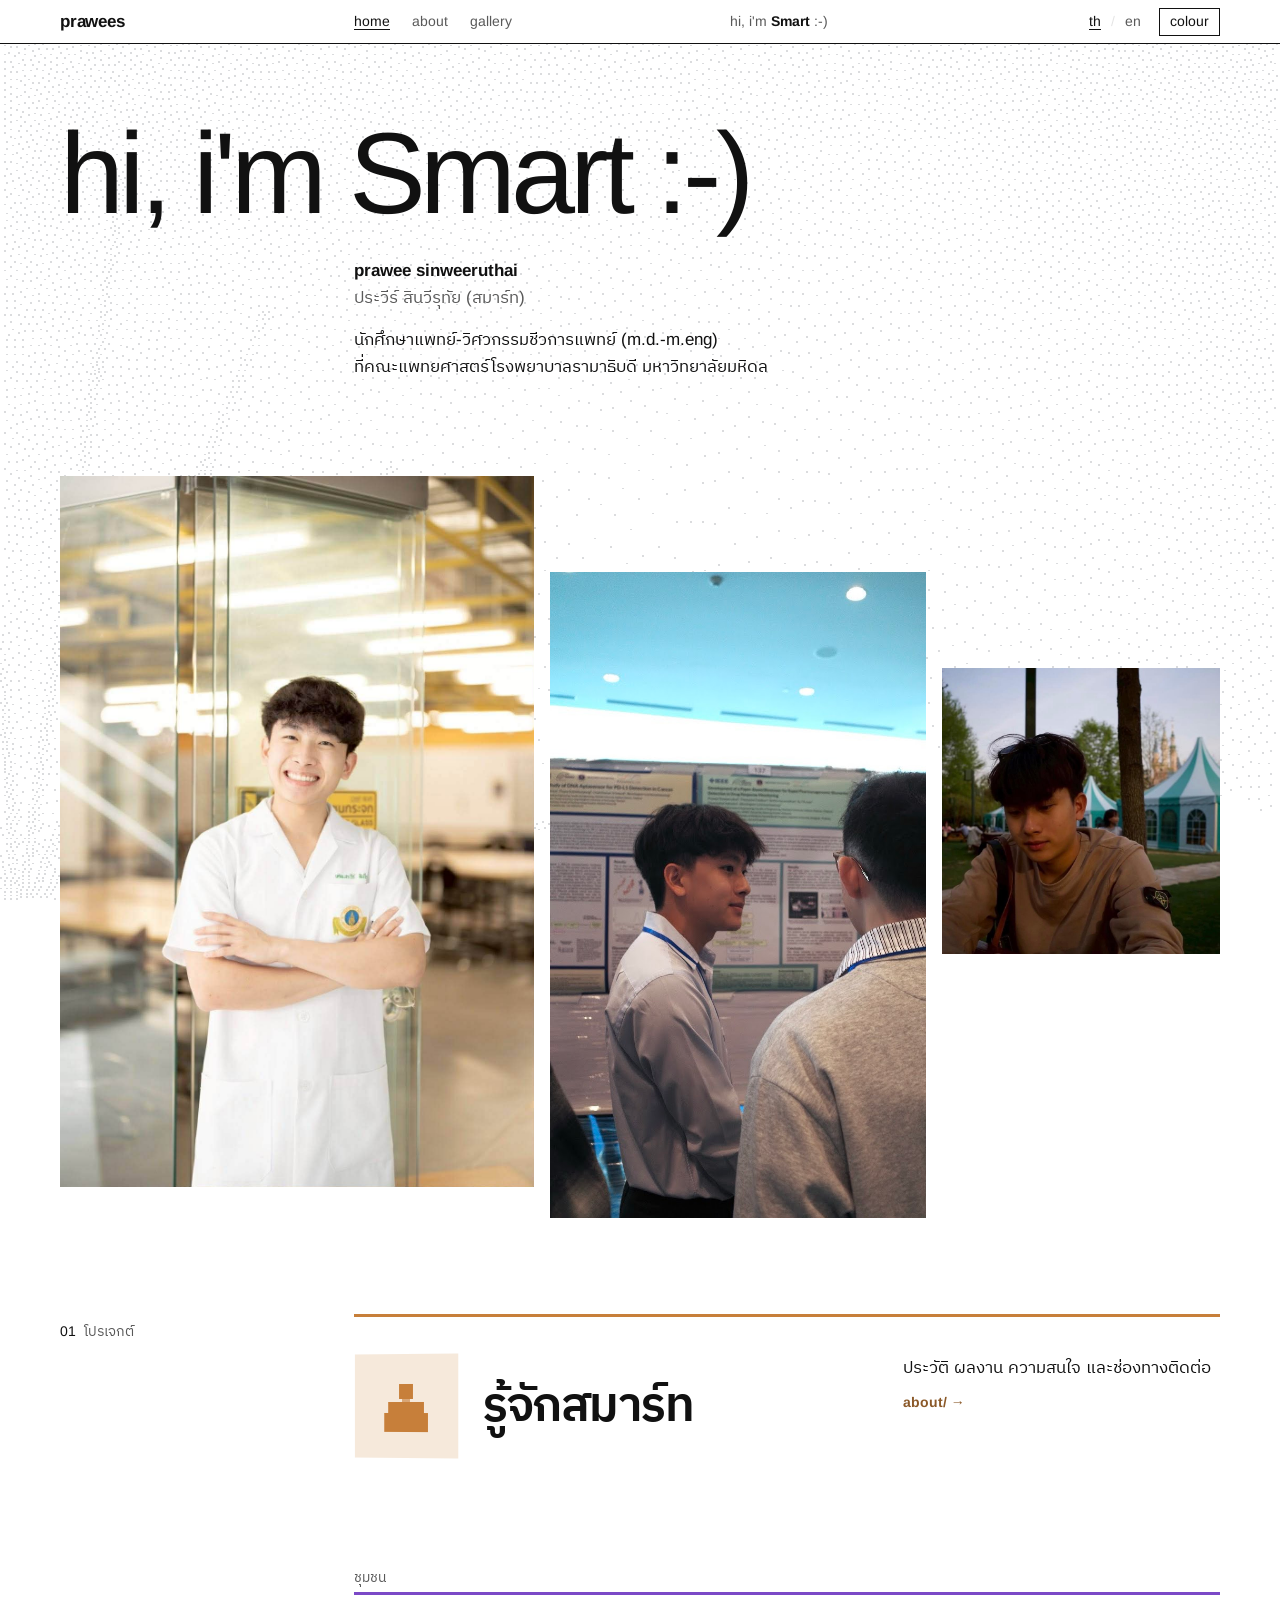
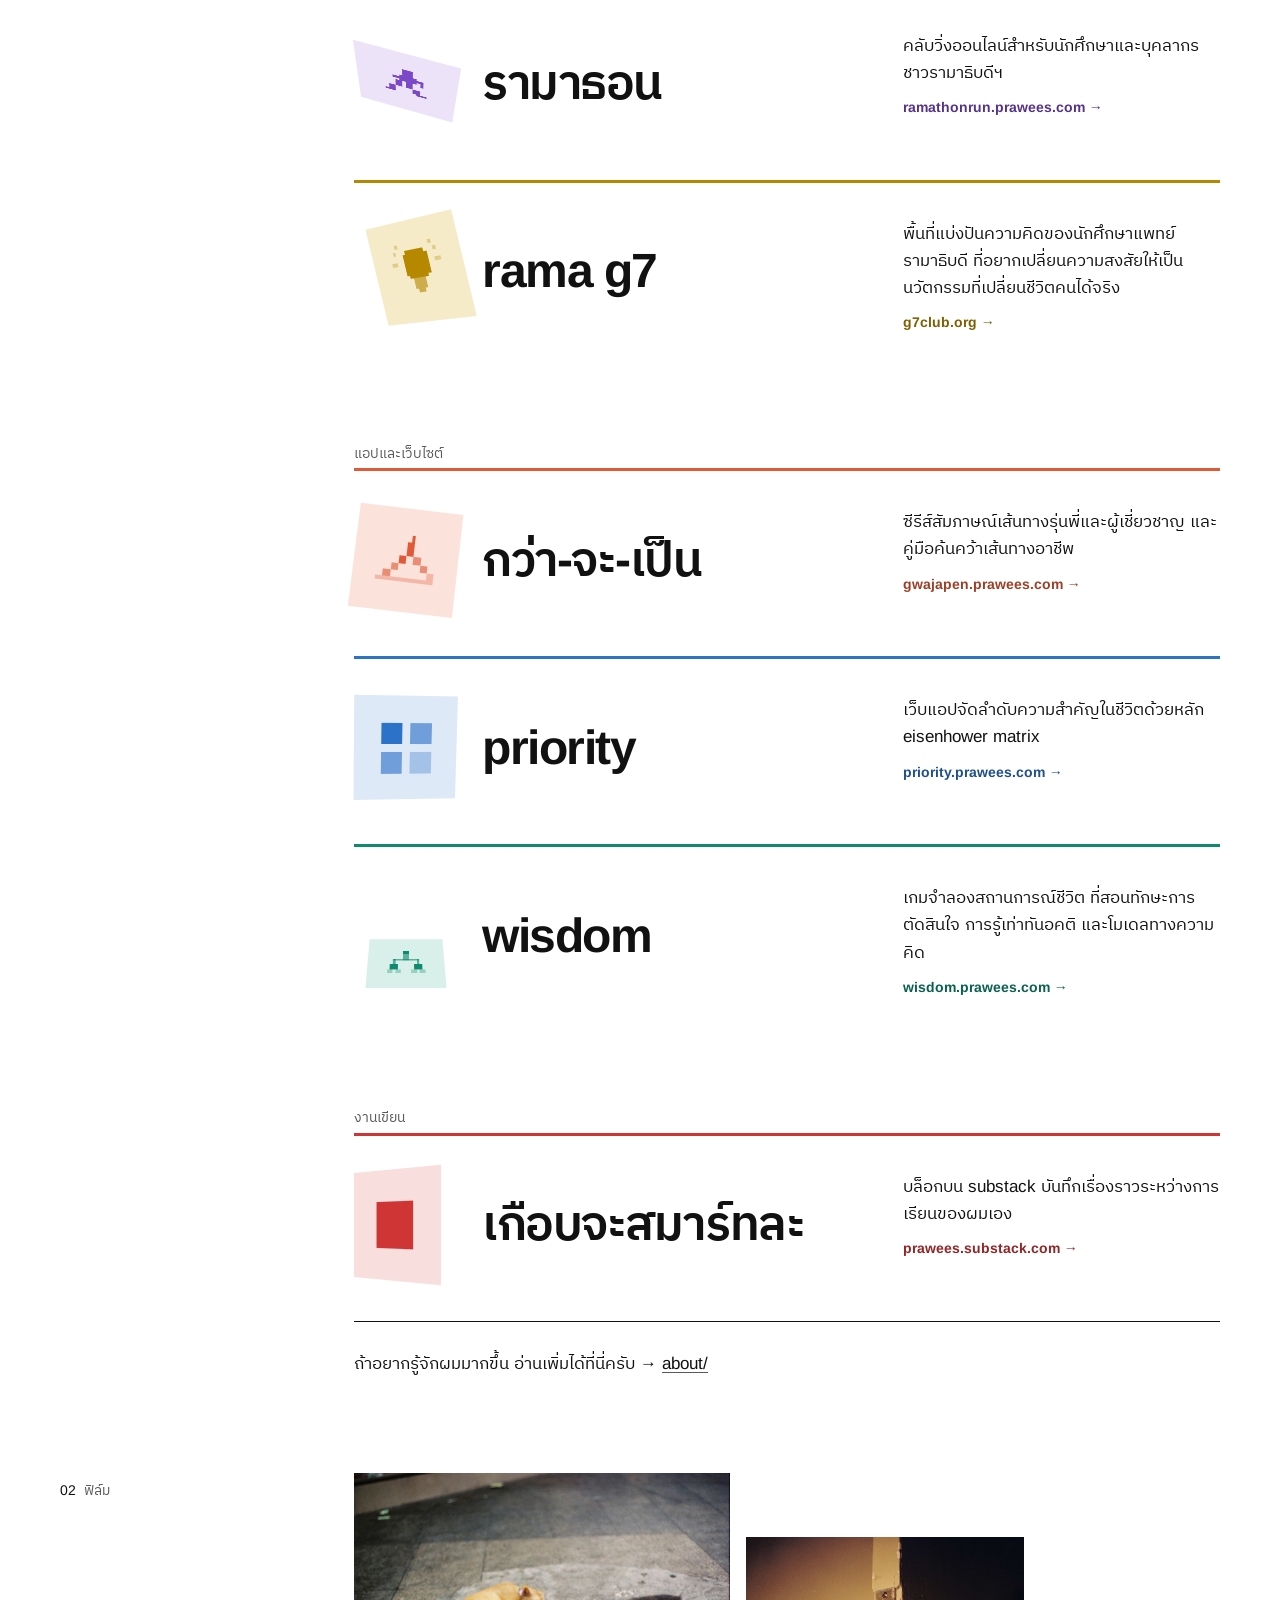
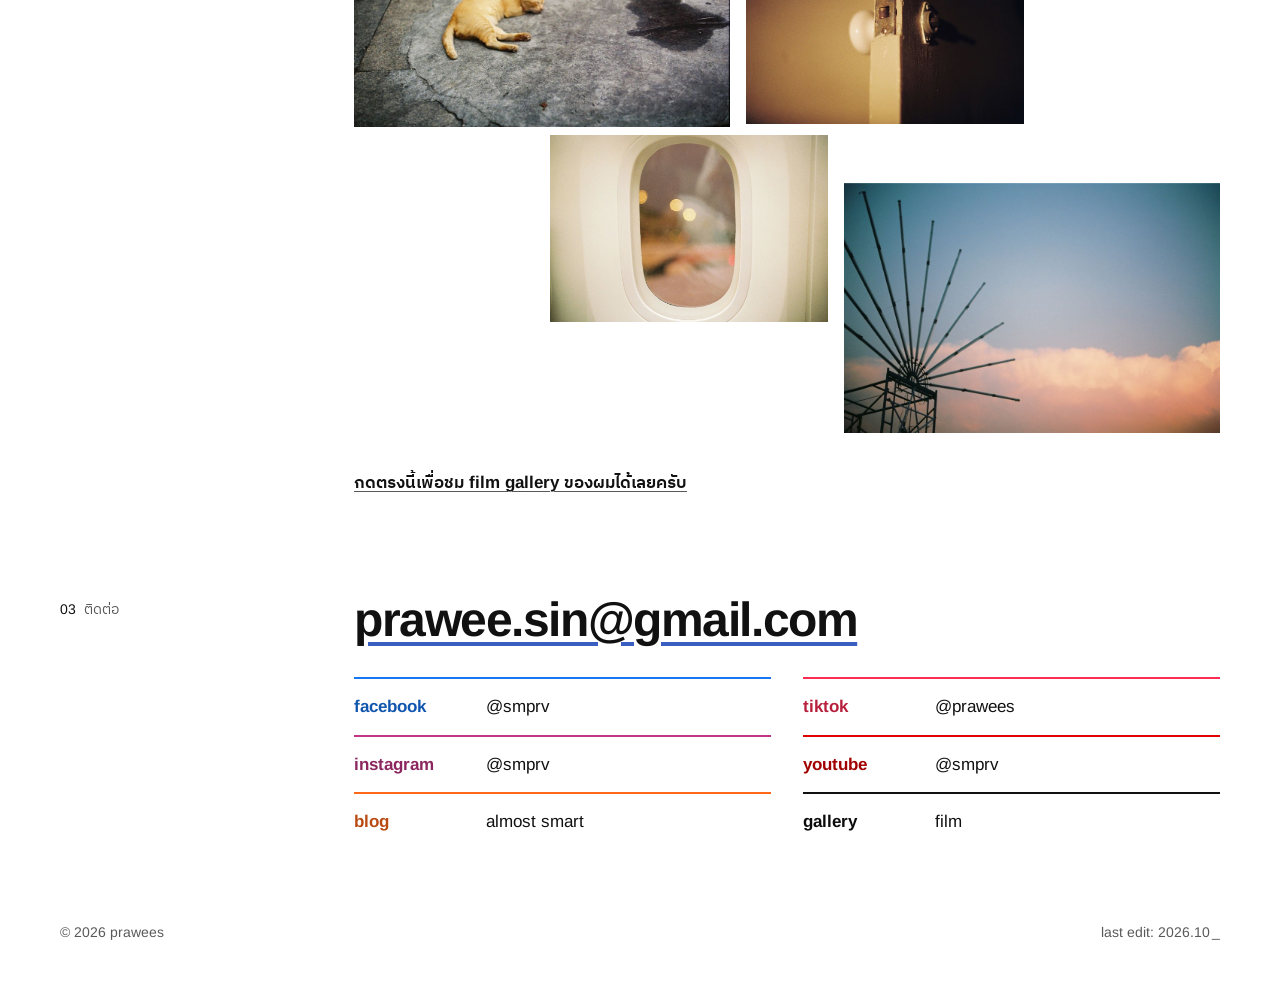
==== commit a090a2e3: "Gallery: continuous two-column flow with alternating chapter names, scanned title, notes sheet with " ====
--- a/index.html
+++ b/index.html
@@ -44,6 +44,7 @@
         <a href="./" aria-current="page">home</a>
         <a href="about/">about</a>
         <a href="gallery/">gallery</a>
+        <span class="hi" id="hi" aria-hidden="true">hi, i'm <b>Smart</b> :-)</span>
       </nav>
     </div>
   </header>
@@ -87,7 +88,7 @@
         <a href="https://ramathonrun.prawees.com" class="proj" data-fx="roll" style="--a:#7B49C7;--s:#ECE3F8">
           <span class="tile" aria-hidden="true"><svg viewBox="0 0 16 16"><rect class="px" x="7" y="1" width="3" height="3"/><rect class="px" x="6" y="4" width="5" height="3"/><rect class="px" x="4" y="5" width="2" height="1"/><rect class="px" x="11" y="5" width="2" height="1"/><rect class="px" x="12" y="6" width="1" height="2"/><rect class="px" x="5" y="7" width="2" height="3"/><rect class="px" x="8" y="7" width="2" height="3"/><rect class="px" x="3" y="10" width="2" height="2"/><rect class="px" x="10" y="10" width="2" height="2"/><rect class="px" x="2" y="12" width="3" height="1"/><rect class="px" x="11" y="12" width="3" height="1"/></svg></span>
           <span class="l"><span class="tt"><span data-th="รามาธอน" data-en="ramathon run club">รามาธอน</span></span><span class="sub" data-th="ramathon" data-en="(running club)">ramathon</span></span>
-          <span class="r"><span class="d" data-th="คลับวิ่งออนไลน์สำหรับนักศึกษาและบุคลากรชาวรามาธิบดีฯ" data-en="online running club for the ramathibodi students and staff">คลับวิ่งออนไลน์สำหรับนักศึกษาและบุคลากรชาวรามาธิบดีฯ</span><span class="u">ramathonrun.prawees.com →</span></span>
+          <span class="r"><span class="d" data-th="คลับวิ่งออนไลน์สำหรับนักศึกษาและบุคลากรชาวรามาธิบดีฯ" data-en="an online running club for ramathibodi students and staff">คลับวิ่งออนไลน์สำหรับนักศึกษาและบุคลากรชาวรามาธิบดีฯ</span><span class="u">ramathonrun.prawees.com →</span></span>
         </a>
         <a href="https://g7club.org" class="proj" data-fx="swing" target="_blank" rel="noopener" style="--a:#B58800;--s:#F6EBC8">
           <span class="tile" aria-hidden="true"><svg viewBox="0 0 16 16"><rect class="px" x="5" y="2" width="6" height="1"/><rect class="px" x="4" y="3" width="8" height="6"/><rect class="px" x="5" y="9" width="6" height="1"/><rect class="px-soft" x="6" y="4" width="1" height="1"/><rect class="px-soft" x="9" y="4" width="1" height="1"/><rect class="px-soft" x="7" y="6" width="2" height="1"/><rect class="px-mid" x="6" y="10" width="4" height="1"/><rect class="px-mid" x="6" y="11" width="4" height="1"/><rect class="px-mid" x="6" y="12" width="4" height="1"/><rect class="px-mid" x="7" y="13" width="2" height="1"/><rect class="px-soft" x="0" y="5" width="2" height="1"/><rect class="px-soft" x="14" y="5" width="2" height="1"/><rect class="px-soft" x="1" y="2" width="1" height="1"/><rect class="px-soft" x="14" y="2" width="1" height="1"/><rect class="px-soft" x="2" y="0" width="1" height="1"/><rect class="px-soft" x="13" y="0" width="1" height="1"/></svg></span>
@@ -104,7 +105,7 @@
         <a href="https://priority.prawees.com" class="proj" data-fx="grid" style="--a:#2C72C8;--s:#DDE9F7">
           <span class="tile" aria-hidden="true"><svg viewBox="0 0 16 16"><rect class="px" x="1" y="1" width="6" height="6"/><rect class="px-mid" x="9" y="1" width="6" height="6"/><rect class="px-mid" x="1" y="9" width="6" height="6"/><rect class="px-soft" x="9" y="9" width="6" height="6"/></svg></span>
           <span class="l"><span class="tt"><span>priority</span></span><span class="sub" data-th="" data-en="(eisenhower matrix)"></span></span>
-          <span class="r"><span class="d" data-th="เว็บแอปจัดลำดับความสำคัญในชีวิตด้วยหลัก eisenhower matrix" data-en="a minimal web app to prioritise life using the eisenhower matrix">เว็บแอปจัดลำดับความสำคัญในชีวิตด้วยหลัก eisenhower matrix</span><span class="u">priority.prawees.com →</span></span>
+          <span class="r"><span class="d" data-th="เว็บแอปจัดลำดับความสำคัญในชีวิตด้วยหลัก eisenhower matrix" data-en="a web app for prioritising life with the eisenhower matrix">เว็บแอปจัดลำดับความสำคัญในชีวิตด้วยหลัก eisenhower matrix</span><span class="u">priority.prawees.com →</span></span>
         </a>
         <a href="https://wisdom.prawees.com" class="proj" data-fx="grow" target="_blank" rel="noopener" style="--a:#0E8B6E;--s:#D9EFE9">
           <span class="tile" aria-hidden="true"><svg viewBox="0 0 16 16"><rect class="px" x="7" y="1" width="2" height="2"/><rect class="px-mid" x="7" y="3" width="2" height="3"/><rect class="px-mid" x="3" y="6" width="6" height="1"/><rect class="px-mid" x="7" y="6" width="6" height="1"/><rect class="px-mid" x="3" y="6" width="1" height="3"/><rect class="px-mid" x="12" y="6" width="1" height="3"/><rect class="px" x="2" y="9" width="3" height="3"/><rect class="px" x="11" y="9" width="3" height="3"/><rect class="px-soft" x="1" y="12" width="2" height="2"/><rect class="px-soft" x="4" y="12" width="2" height="2"/><rect class="px-soft" x="10" y="12" width="2" height="2"/><rect class="px-soft" x="13" y="12" width="2" height="2"/></svg></span>
@@ -116,11 +117,11 @@
         <a href="https://prawees.substack.com" class="proj" data-fx="page" target="_blank" rel="noopener" style="--a:#D03535;--s:#F9DEDE">
           <span class="tile" aria-hidden="true"><svg viewBox="0 0 16 16"><rect class="px" x="2" y="2" width="6" height="12"/><rect class="px" x="8" y="2" width="6" height="12"/><rect class="px-soft" x="3" y="4" width="4" height="1"/><rect class="px-soft" x="3" y="6" width="4" height="1"/><rect class="px-soft" x="3" y="8" width="3" height="1"/><rect class="px-soft" x="9" y="4" width="4" height="1"/><rect class="px-soft" x="9" y="6" width="4" height="1"/><rect class="px-soft" x="9" y="8" width="3" height="1"/></svg></span>
           <span class="l"><span class="tt"><span data-th="เกือบจะสมาร์ทละ" data-en="almost smart">เกือบจะสมาร์ทละ</span></span><span class="sub" data-th="almost smart" data-en="(substack)">almost smart</span></span>
-          <span class="r"><span class="d" data-th="บล็อกบน substack บันทึกเรื่องราวระหว่างการเรียนของผมเอง" data-en="a substack journal of notes from my life">บล็อกบน substack บันทึกเรื่องราวระหว่างการเรียนของผมเอง</span><span class="u">prawees.substack.com →</span></span>
+          <span class="r"><span class="d" data-th="บล็อกบน substack บันทึกเรื่องราวระหว่างการเรียนของผมเอง" data-en="a substack blog of notes from my time studying">บล็อกบน substack บันทึกเรื่องราวระหว่างการเรียนของผมเอง</span><span class="u">prawees.substack.com →</span></span>
         </a>
 
         <p class="more">
-          <span data-th="ถ้าอยากรู้จักผมมากขึ้น อ่านเพิ่มได้ที่นี่ครับ → " data-en="want the long version → ">ถ้าอยากรู้จักผมมากขึ้น อ่านเพิ่มได้ที่นี่ครับ → </span><a href="about/">about/</a>
+          <span data-th="ถ้าอยากรู้จักผมมากขึ้น อ่านเพิ่มได้ที่นี่ครับ → " data-en="want to know me better? read more here → ">ถ้าอยากรู้จักผมมากขึ้น อ่านเพิ่มได้ที่นี่ครับ → </span><a href="about/">about/</a>
         </p>
       </div>
     </section>
@@ -130,16 +131,12 @@
       <p class="label"><b>02</b><span data-th="ฟิล์ม" data-en="film">ฟิล์ม</span></p>
       <div class="body">
         <div class="strip">
-          <a class="s1" href="gallery/" aria-label="gallery"><img data-dither="fs" data-px="1.5" src="assets/home/frame-1.jpg" width="1000" height="675" alt="a cat asleep on a pavement"></a>
-          <a class="s2" href="gallery/" aria-label="gallery"><img data-dither="fs" data-px="1" src="assets/home/frame-2.jpg" width="1000" height="675" alt="a door and its handle"></a>
-          <a class="s3" href="gallery/" aria-label="gallery"><img data-dither="fs" data-px="1" src="assets/home/frame-3.jpg" width="1000" height="675" alt="an aeroplane window"></a>
-          <a class="s4" href="gallery/" aria-label="gallery"><img data-dither="fs" data-px="1.5" src="assets/home/frame-4.jpg" width="1000" height="666" alt="a bamboo frame against the sky"></a>
+          <a class="s1" href="gallery/" aria-label="gallery"><img loading="lazy" src="assets/home/frame-1.jpg" width="1000" height="675" alt="a cat asleep on a pavement"></a>
+          <a class="s2" href="gallery/" aria-label="gallery"><img loading="lazy" src="assets/home/frame-2.jpg" width="1000" height="675" alt="a door and its handle"></a>
+          <a class="s3" href="gallery/" aria-label="gallery"><img loading="lazy" src="assets/home/frame-3.jpg" width="1000" height="675" alt="an aeroplane window"></a>
+          <a class="s4" href="gallery/" aria-label="gallery"><img loading="lazy" src="assets/home/frame-4.jpg" width="1000" height="666" alt="a bamboo frame against the sky"></a>
         </div>
-        <p class="hint">
-          <span class="m" data-th="เอาเมาส์ชี้ที่รูปเพื่อดูสีจริง" data-en="hover a photo to see it in colour">เอาเมาส์ชี้ที่รูปเพื่อดูสีจริง</span>
-          <span class="t" data-th="แตะที่รูปเพื่อดูสีจริง" data-en="tap a photo to see it in colour">แตะที่รูปเพื่อดูสีจริง</span>
-        </p>
-        <p class="more"><a href="gallery/" data-th="ดูทั้งหมดที่ gallery/ →" data-en="all photographs at gallery/ →">ดูทั้งหมดที่ gallery/ →</a></p>
+        <p class="more go"><a href="gallery/" data-th="กดตรงนี้เพื่อชม film gallery ของผมได้เลยครับ" data-en="tap here to see my film gallery">กดตรงนี้เพื่อชม film gallery ของผมได้เลยครับ</a></p>
       </div>
     </section>
 
@@ -170,6 +167,7 @@
   <script src="assets/scroll3d.js"></script>
   <script>
     function setLang(lang) {
+      try { localStorage.setItem('prawees.lang', lang); } catch (e) {}
       document.documentElement.lang = lang;
       document.querySelectorAll('.btn-th').forEach(function (el) { el.classList.toggle('active', lang === 'th'); });
       document.querySelectorAll('.btn-en').forEach(function (el) { el.classList.toggle('active', lang === 'en'); });
@@ -178,6 +176,18 @@
         if (v !== null) el.textContent = v;
       });
     }
+
+    (function () { var l; try { l = localStorage.getItem('prawees.lang'); } catch (e) {} if (l === 'en') setLang('en'); })();
+
+    // Once the big greeting has scrolled up under the bar, it moves into the bar's empty space.
+    (function () {
+      var hi = document.getElementById('hi'), h = document.getElementById('hero-greeting'), bar = document.querySelector('.bar');
+      if (!hi || !h || !bar) return;
+      var q = false;
+      function chk() { q = false; hi.classList.toggle('on', h.getBoundingClientRect().bottom < bar.getBoundingClientRect().bottom + 4); }
+      function sch() { if (!q) { q = true; (window.requestAnimationFrame || setTimeout)(chk); } }
+      window.addEventListener('scroll', sch, { passive: true }); window.addEventListener('resize', sch); sch();
+    })();
 
     // Greeting: typed once, then "Smart" steps through dither densities.
     document.addEventListener('DOMContentLoaded', function () {
--- a/assets/base.css
+++ b/assets/base.css
@@ -86,6 +86,11 @@
 .tools { grid-row: 1; grid-column: 3 / 5; justify-self: end; display: flex; align-items: center; gap: 4px; font-size: var(--fs-s); }
 .nav { grid-row: 2; grid-column: 1 / 5; display: flex; gap: 22px; font-size: var(--fs-s); padding-bottom: 2px; }
 .nav a { text-decoration: none; color: var(--mid); }
+.nav .hi { margin-left: auto; align-self: center; white-space: nowrap; font-size: var(--fs-s); color: var(--mid); opacity: 0; visibility: hidden; transition: opacity .3s steps(5, end), visibility 0s .3s; }
+.nav .hi b { color: var(--ink); font-weight: 700; }
+.nav .hi.on { opacity: 1; visibility: visible; transition: opacity .3s steps(5, end); }
+@media (max-width: 359px) { .nav .hi { display: none; } }
+@media (prefers-reduced-motion: reduce) { .nav .hi, .nav .hi.on { transition: none; } }
 .nav a:hover, .nav a[aria-current] { color: var(--ink); }
 .nav a[aria-current] { text-decoration: underline; text-decoration-color: var(--ink); }
 .tools button { padding: 12px 6px; color: var(--mid); min-height: 44px; }
--- a/assets/site.css
+++ b/assets/site.css
@@ -107,6 +107,7 @@
 .projects .proj:last-of-type { border-bottom: 1px solid var(--ink); }
 
 .more { margin-top: 28px; width: fit-content; }
+.more.go { margin-top: 36px; font-size: var(--fs-b); font-weight: 700; }
 
 /* ---------- frames strip ---------- */
 .strip { display: grid; grid-template-columns: repeat(6, minmax(0, 1fr)); gap: 12px; align-items: start; }
@@ -145,3 +146,5 @@
 .foot .cur::after { content: "_"; animation: caret 1.05s steps(1) infinite; margin-left: 2px; }
 @media (min-width: 768px) { .foot span:first-child { grid-column: 1 / 7; } .foot span:last-child { grid-column: 7 / 13; } }
 
+
+.strip img { display: block; width: 100%; height: auto; }
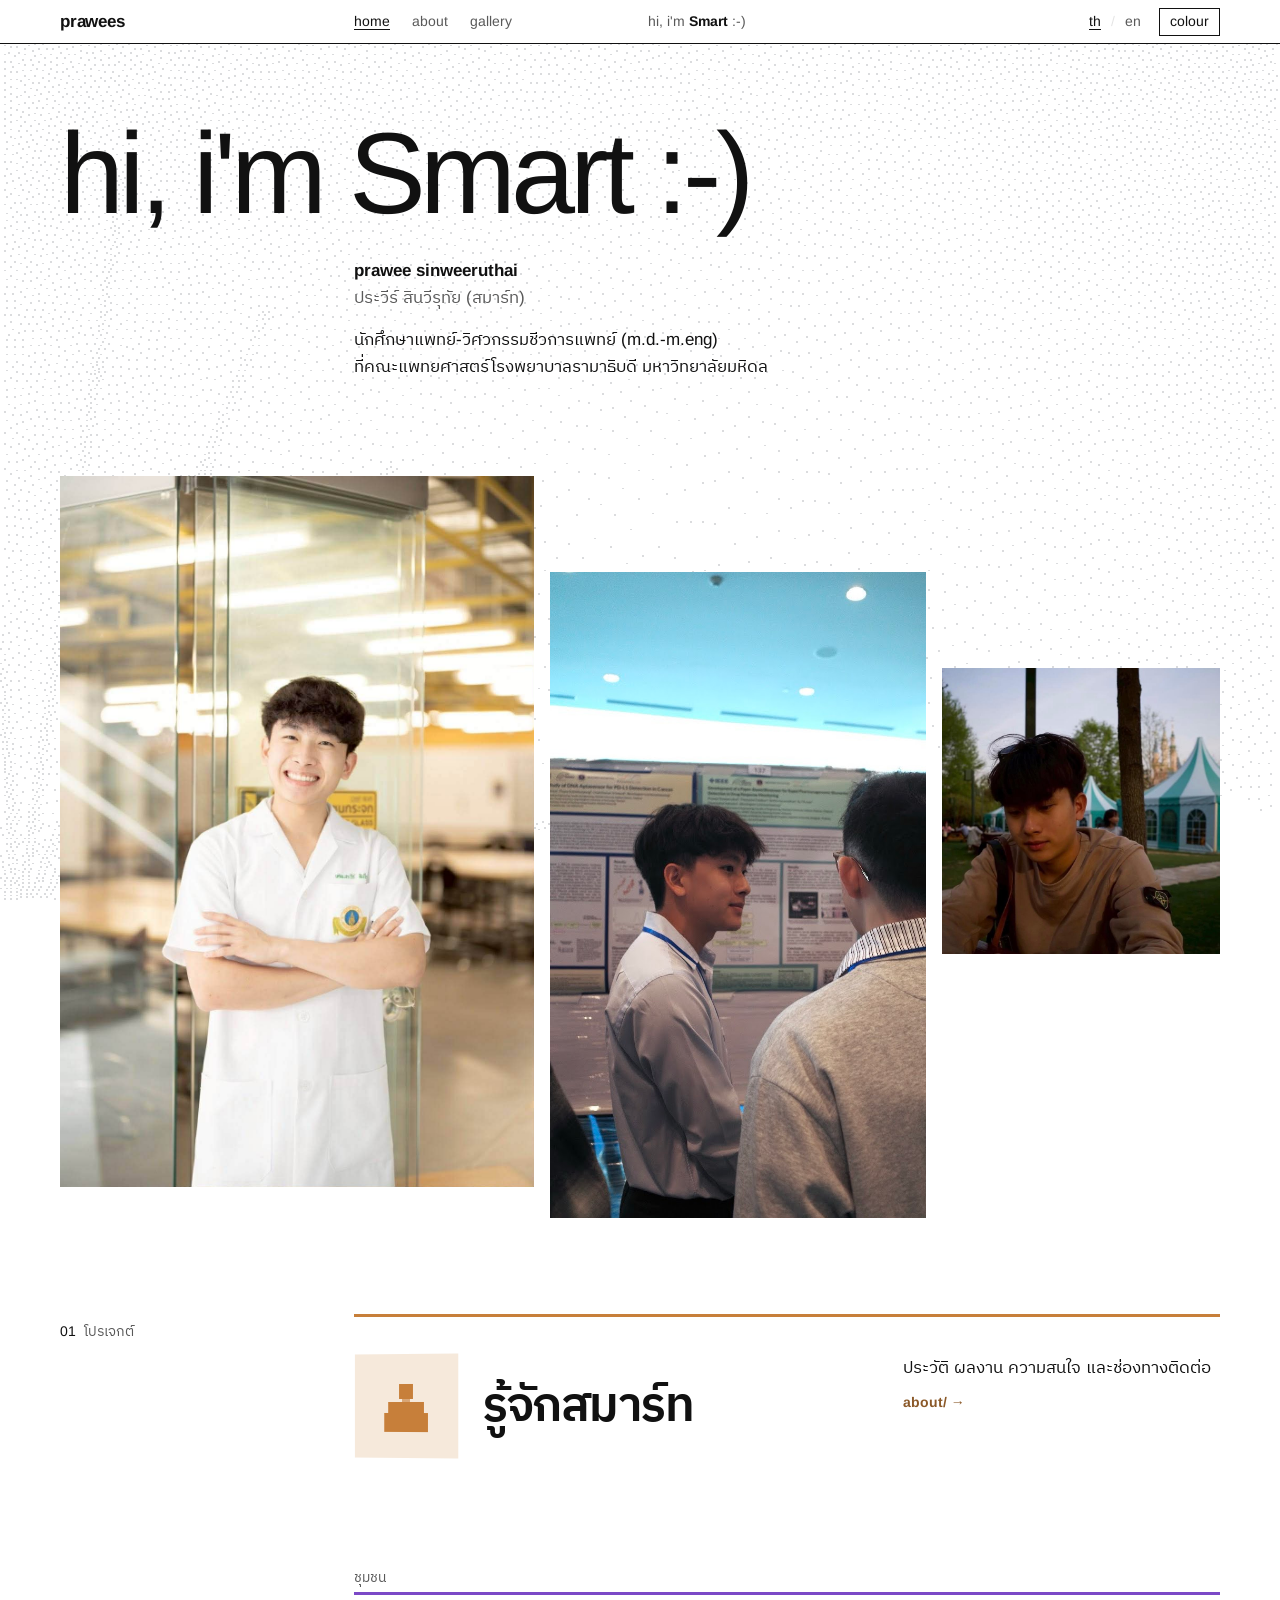
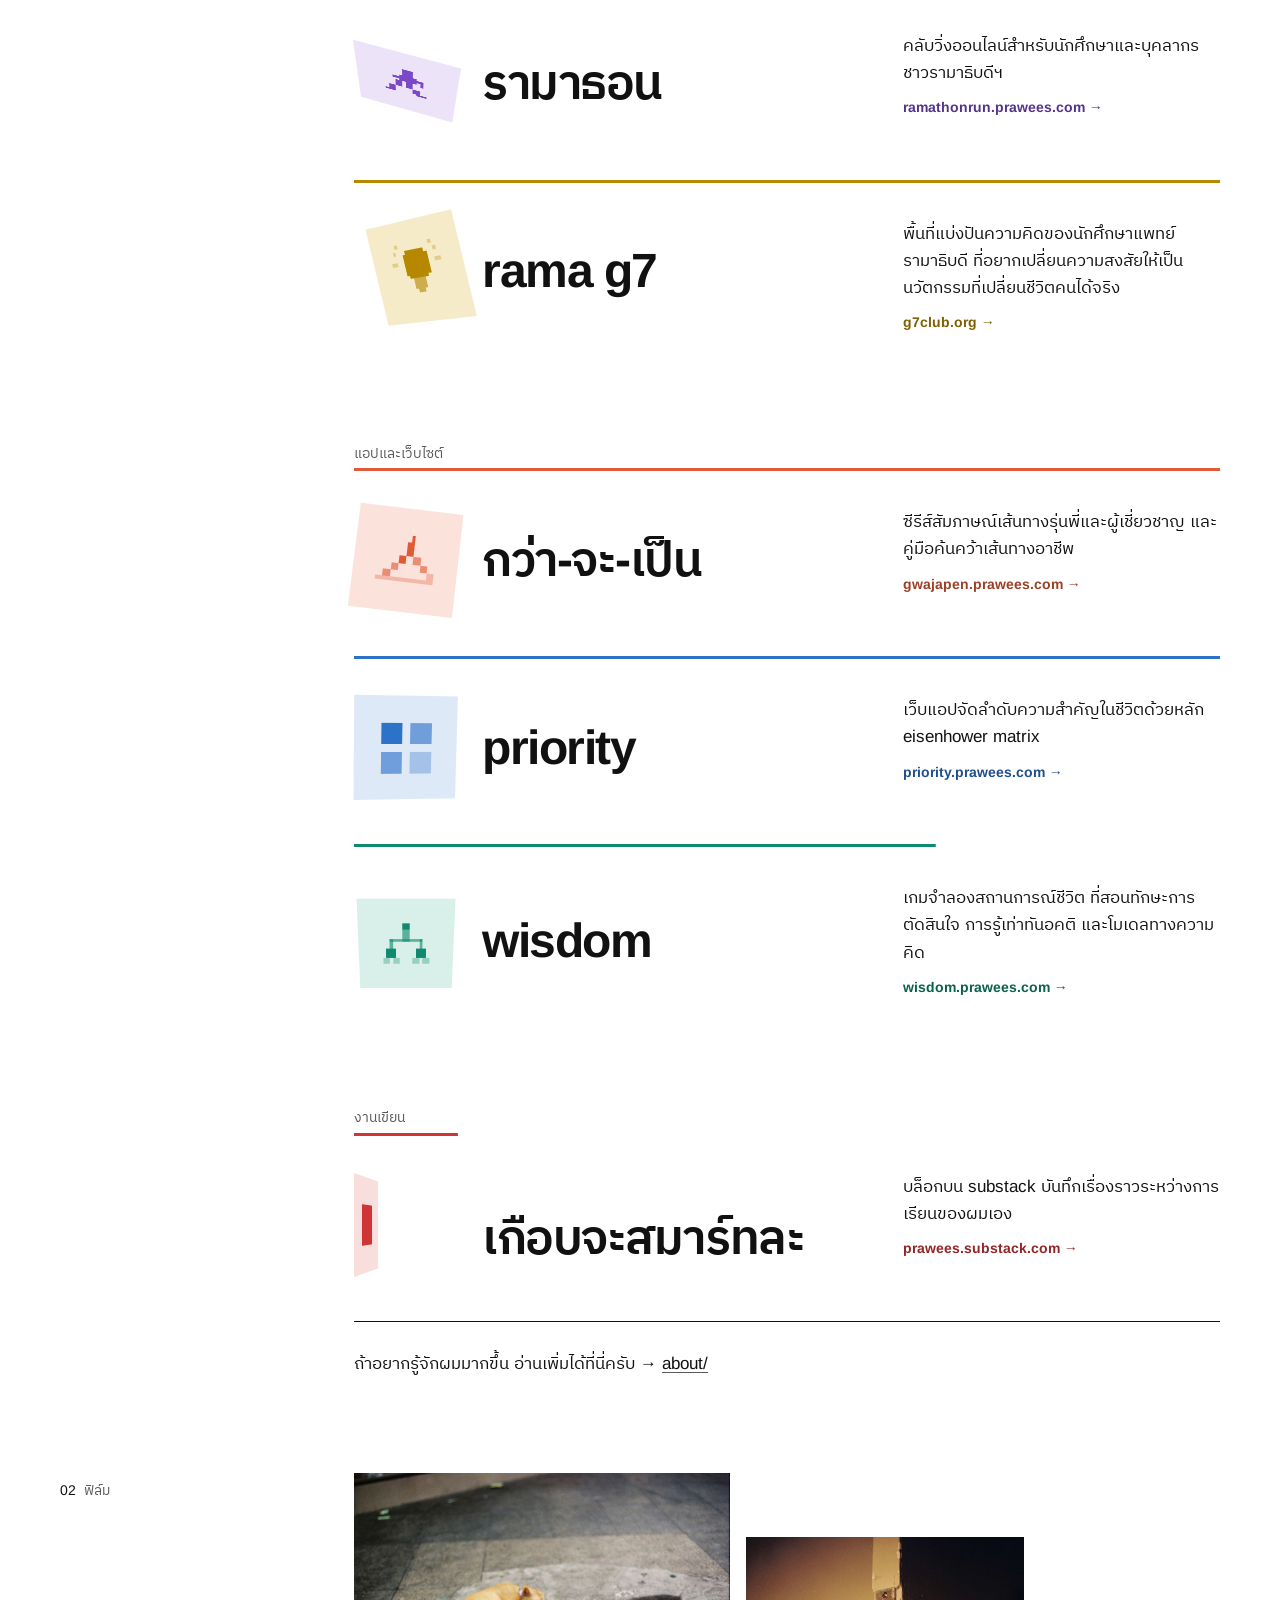
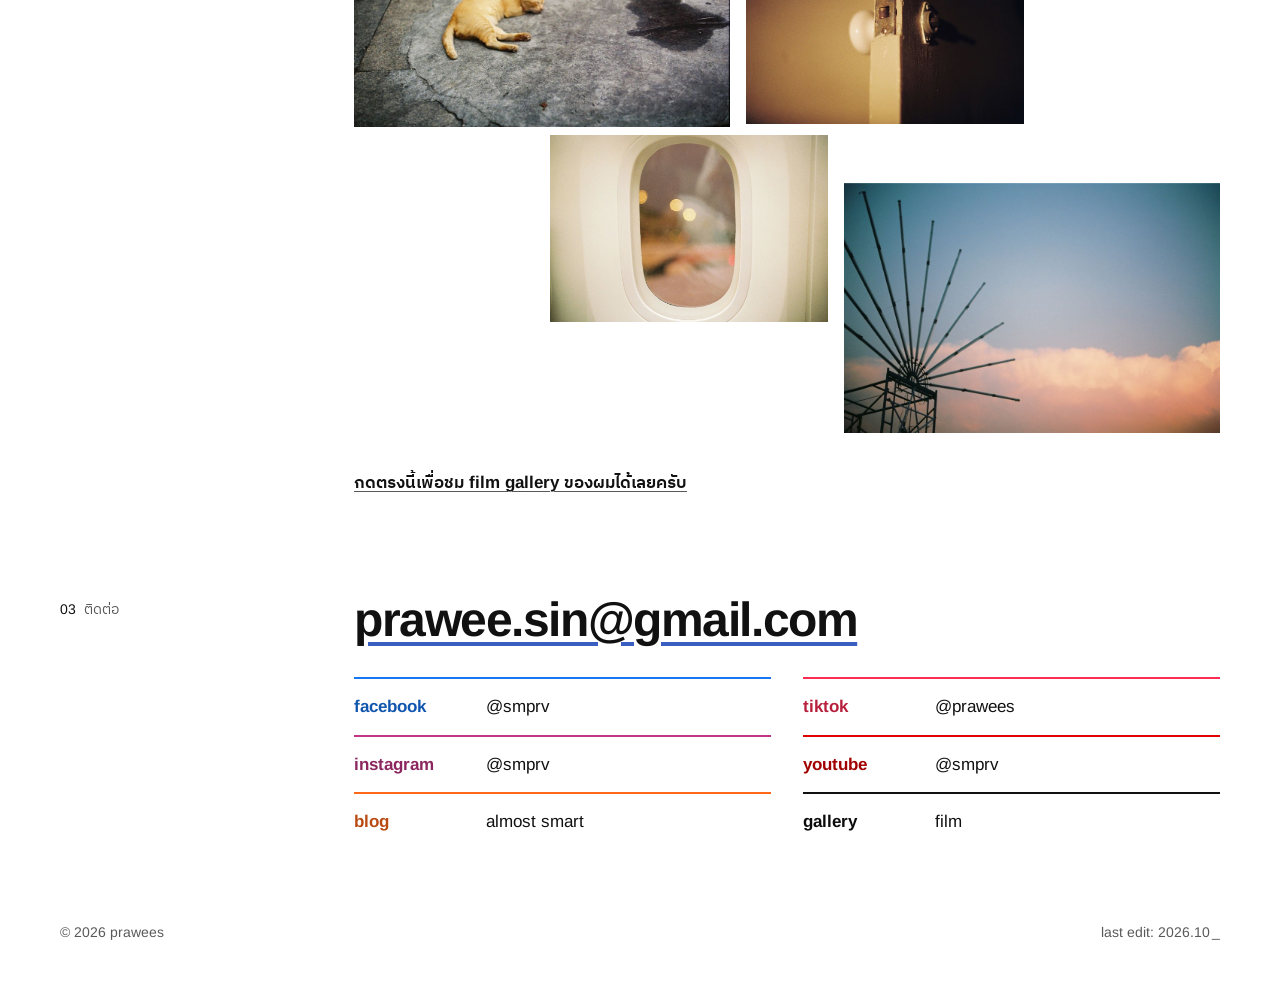
==== commit c7d0747a: "Greeting centred in the bar; gentler, smaller gallery title; film strip never distorted; cache-busti" ====
--- a/index.html
+++ b/index.html
@@ -13,8 +13,8 @@
   <link rel="icon" type="image/png" href="assets/favicon.png">
 
   <link rel="preload" href="assets/fonts/arimo-latin-400-normal.woff2" as="font" type="font/woff2" crossorigin>
-  <link rel="stylesheet" href="assets/base.css">
-  <link rel="stylesheet" href="assets/site.css">
+  <link rel="stylesheet" href="assets/base.css?v=5">
+  <link rel="stylesheet" href="assets/site.css?v=5">
 
   <script type="application/ld+json">
     {
@@ -44,8 +44,8 @@
         <a href="./" aria-current="page">home</a>
         <a href="about/">about</a>
         <a href="gallery/">gallery</a>
-        <span class="hi" id="hi" aria-hidden="true">hi, i'm <b>Smart</b> :-)</span>
       </nav>
+      <span class="hi" id="hi" aria-hidden="true">hi, i'm <b>Smart</b> :-)</span>
     </div>
   </header>
 
@@ -131,10 +131,10 @@
       <p class="label"><b>02</b><span data-th="ฟิล์ม" data-en="film">ฟิล์ม</span></p>
       <div class="body">
         <div class="strip">
-          <a class="s1" href="gallery/" aria-label="gallery"><img loading="lazy" src="assets/home/frame-1.jpg" width="1000" height="675" alt="a cat asleep on a pavement"></a>
-          <a class="s2" href="gallery/" aria-label="gallery"><img loading="lazy" src="assets/home/frame-2.jpg" width="1000" height="675" alt="a door and its handle"></a>
-          <a class="s3" href="gallery/" aria-label="gallery"><img loading="lazy" src="assets/home/frame-3.jpg" width="1000" height="675" alt="an aeroplane window"></a>
-          <a class="s4" href="gallery/" aria-label="gallery"><img loading="lazy" src="assets/home/frame-4.jpg" width="1000" height="666" alt="a bamboo frame against the sky"></a>
+          <a class="s1" href="gallery/" aria-label="gallery"><img loading="lazy" style="display:block;width:100%;height:auto" src="assets/home/frame-1.jpg" width="1000" height="675" alt="a cat asleep on a pavement"></a>
+          <a class="s2" href="gallery/" aria-label="gallery"><img loading="lazy" style="display:block;width:100%;height:auto" src="assets/home/frame-2.jpg" width="1000" height="675" alt="a door and its handle"></a>
+          <a class="s3" href="gallery/" aria-label="gallery"><img loading="lazy" style="display:block;width:100%;height:auto" src="assets/home/frame-3.jpg" width="1000" height="675" alt="an aeroplane window"></a>
+          <a class="s4" href="gallery/" aria-label="gallery"><img loading="lazy" style="display:block;width:100%;height:auto" src="assets/home/frame-4.jpg" width="1000" height="666" alt="a bamboo frame against the sky"></a>
         </div>
         <p class="more go"><a href="gallery/" data-th="กดตรงนี้เพื่อชม film gallery ของผมได้เลยครับ" data-en="tap here to see my film gallery">กดตรงนี้เพื่อชม film gallery ของผมได้เลยครับ</a></p>
       </div>
@@ -162,9 +162,9 @@
     <span class="cur">last edit: 2026.10</span>
   </footer>
 
-  <script src="assets/typewriter.js"></script>
-  <script src="assets/dither.js"></script>
-  <script src="assets/scroll3d.js"></script>
+  <script src="assets/typewriter.js?v=5"></script>
+  <script src="assets/dither.js?v=5"></script>
+  <script src="assets/scroll3d.js?v=5"></script>
   <script>
     function setLang(lang) {
       try { localStorage.setItem('prawees.lang', lang); } catch (e) {}
--- a/assets/base.css
+++ b/assets/base.css
@@ -58,7 +58,7 @@
 a { color: var(--ink); text-decoration: underline; text-decoration-thickness: 1px; text-underline-offset: 3px; text-decoration-color: var(--mid); }
 a:hover { text-decoration-color: var(--ink); }
 a:focus-visible, button:focus-visible, .dz:focus-visible { outline: 2px solid var(--ink); outline-offset: 3px; }
-img { max-width: 100%; }
+img { max-width: 100%; height: auto; }
 button { font: inherit; color: inherit; background: none; border: 0; cursor: pointer; }
 
 /* ---------- ambient frame ---------- */
@@ -86,11 +86,13 @@
 .tools { grid-row: 1; grid-column: 3 / 5; justify-self: end; display: flex; align-items: center; gap: 4px; font-size: var(--fs-s); }
 .nav { grid-row: 2; grid-column: 1 / 5; display: flex; gap: 22px; font-size: var(--fs-s); padding-bottom: 2px; }
 .nav a { text-decoration: none; color: var(--mid); }
-.nav .hi { margin-left: auto; align-self: center; white-space: nowrap; font-size: var(--fs-s); color: var(--mid); opacity: 0; visibility: hidden; transition: opacity .3s steps(5, end), visibility 0s .3s; }
-.nav .hi b { color: var(--ink); font-weight: 700; }
-.nav .hi.on { opacity: 1; visibility: visible; transition: opacity .3s steps(5, end); }
-@media (max-width: 359px) { .nav .hi { display: none; } }
-@media (prefers-reduced-motion: reduce) { .nav .hi, .nav .hi.on { transition: none; } }
+/* "hi, i'm Smart" sits in the bar's empty space once the big greeting has scrolled away */
+.hi { grid-row: 2; grid-column: 3 / 5; justify-self: end; align-self: center; white-space: nowrap; pointer-events: none; font-size: var(--fs-s); line-height: 1.2; color: var(--mid); opacity: 0; visibility: hidden; transition: opacity .35s ease, visibility 0s .35s; }
+.hi b { color: var(--ink); font-weight: 700; }
+.hi.on { opacity: 1; visibility: visible; transition: opacity .35s ease; }
+@media (min-width: 768px) { .hi { grid-row: 1; grid-column: 7 / 10; justify-self: start; } }
+@media (max-width: 359px) { .hi { display: none; } }
+@media (prefers-reduced-motion: reduce) { .hi, .hi.on { transition: none; } }
 .nav a:hover, .nav a[aria-current] { color: var(--ink); }
 .nav a[aria-current] { text-decoration: underline; text-decoration-color: var(--ink); }
 .tools button { padding: 12px 6px; color: var(--mid); min-height: 44px; }
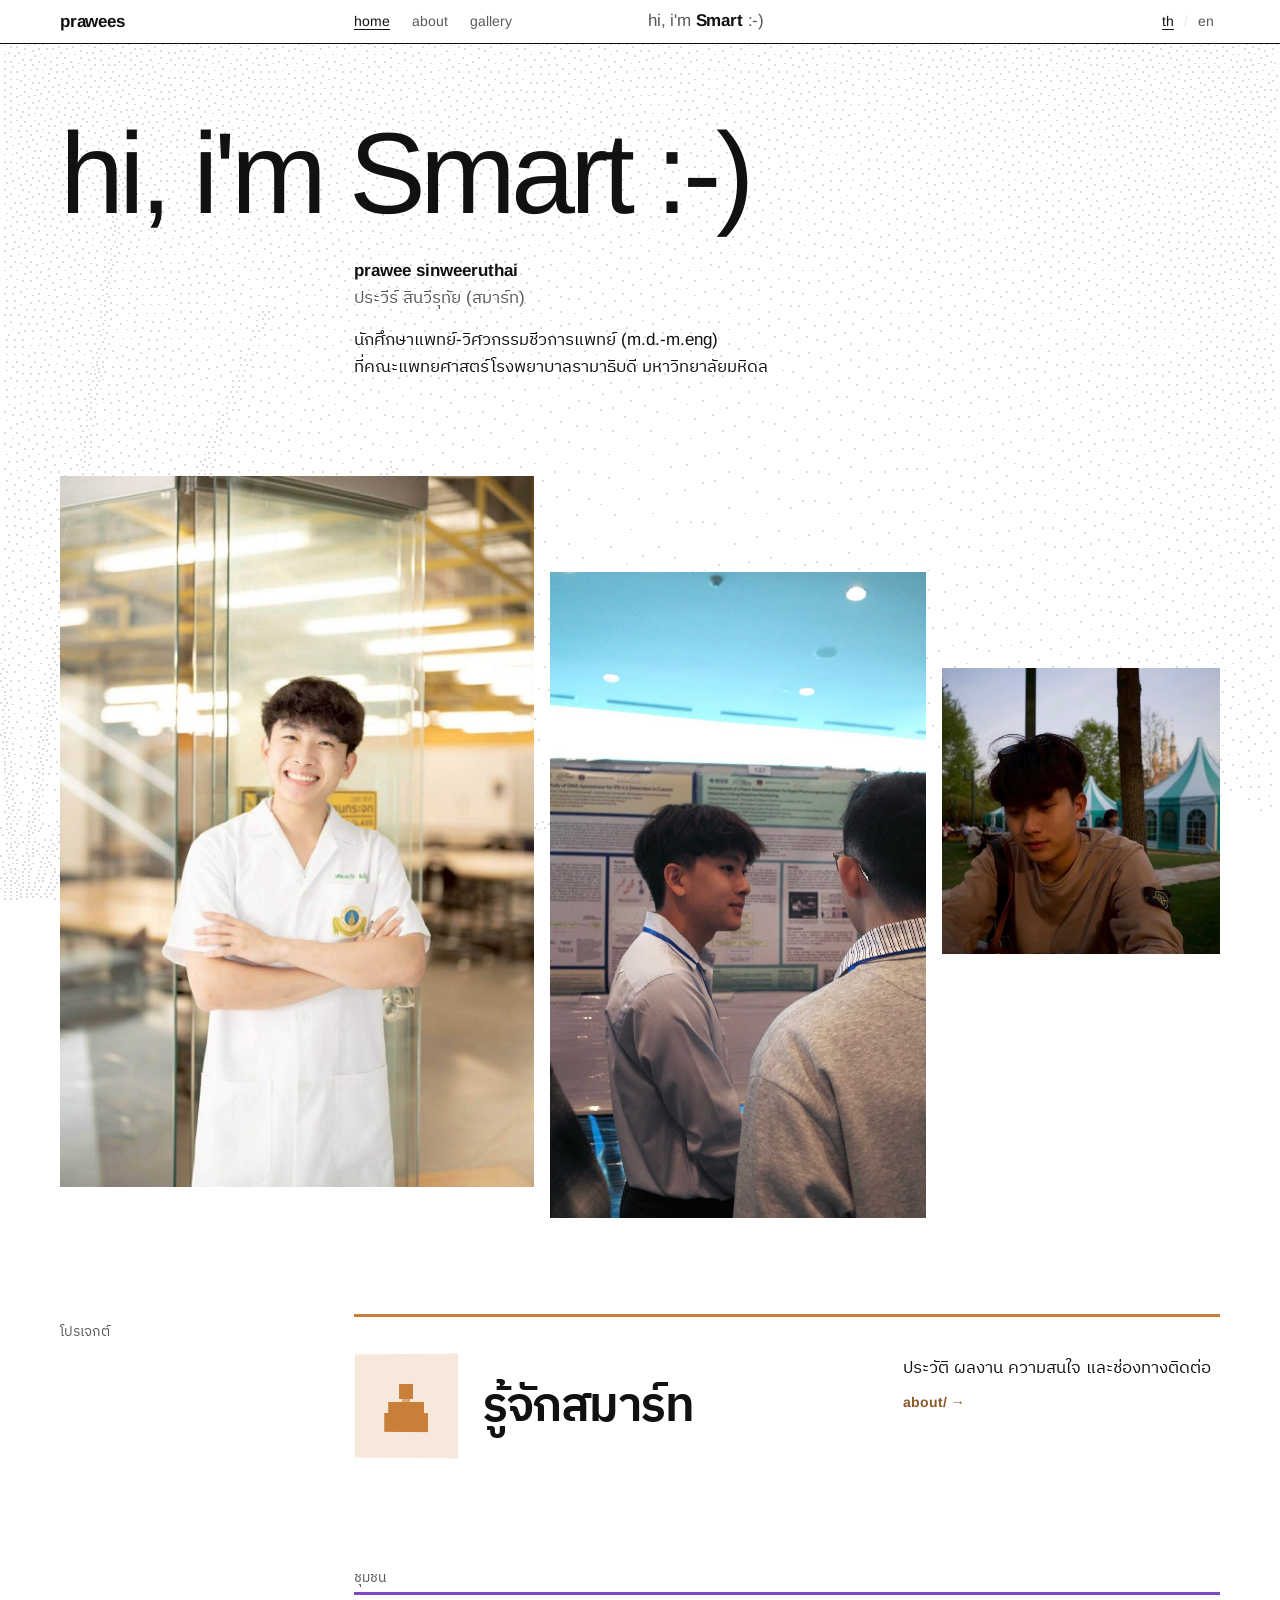
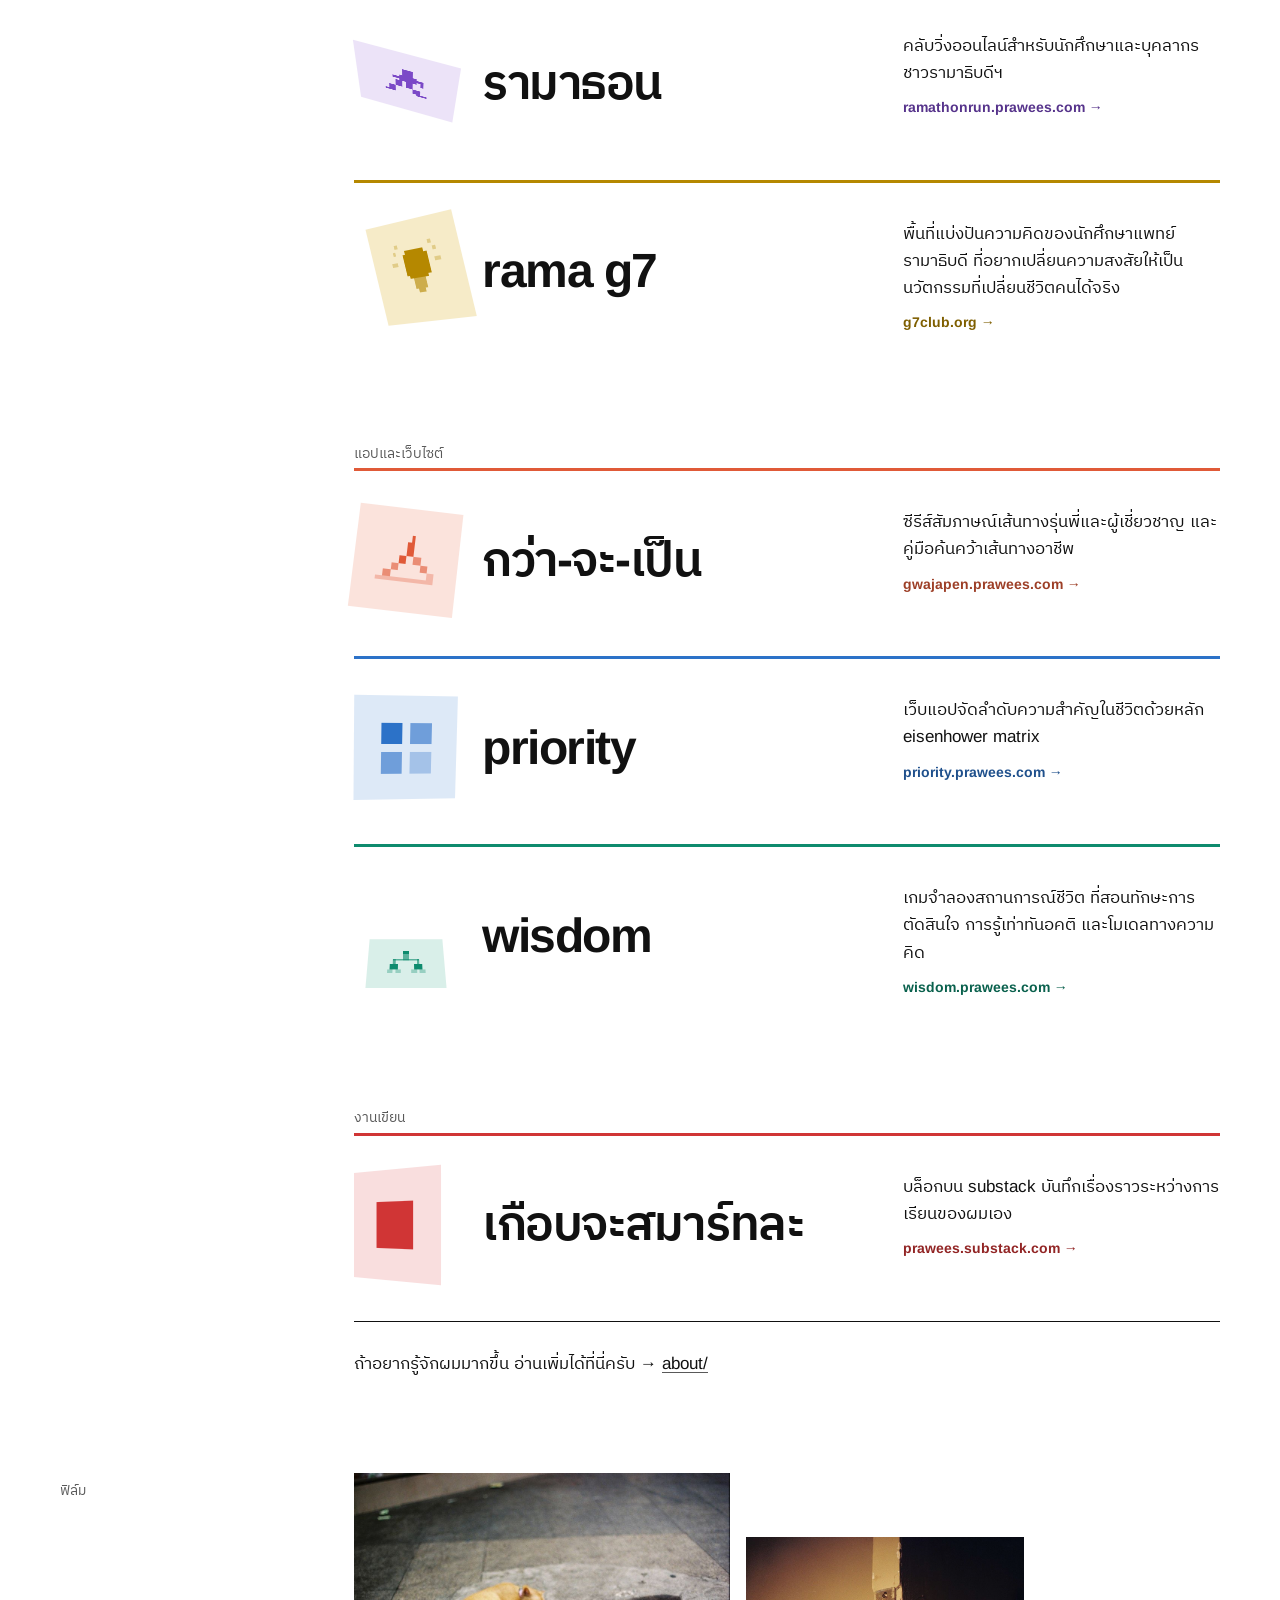
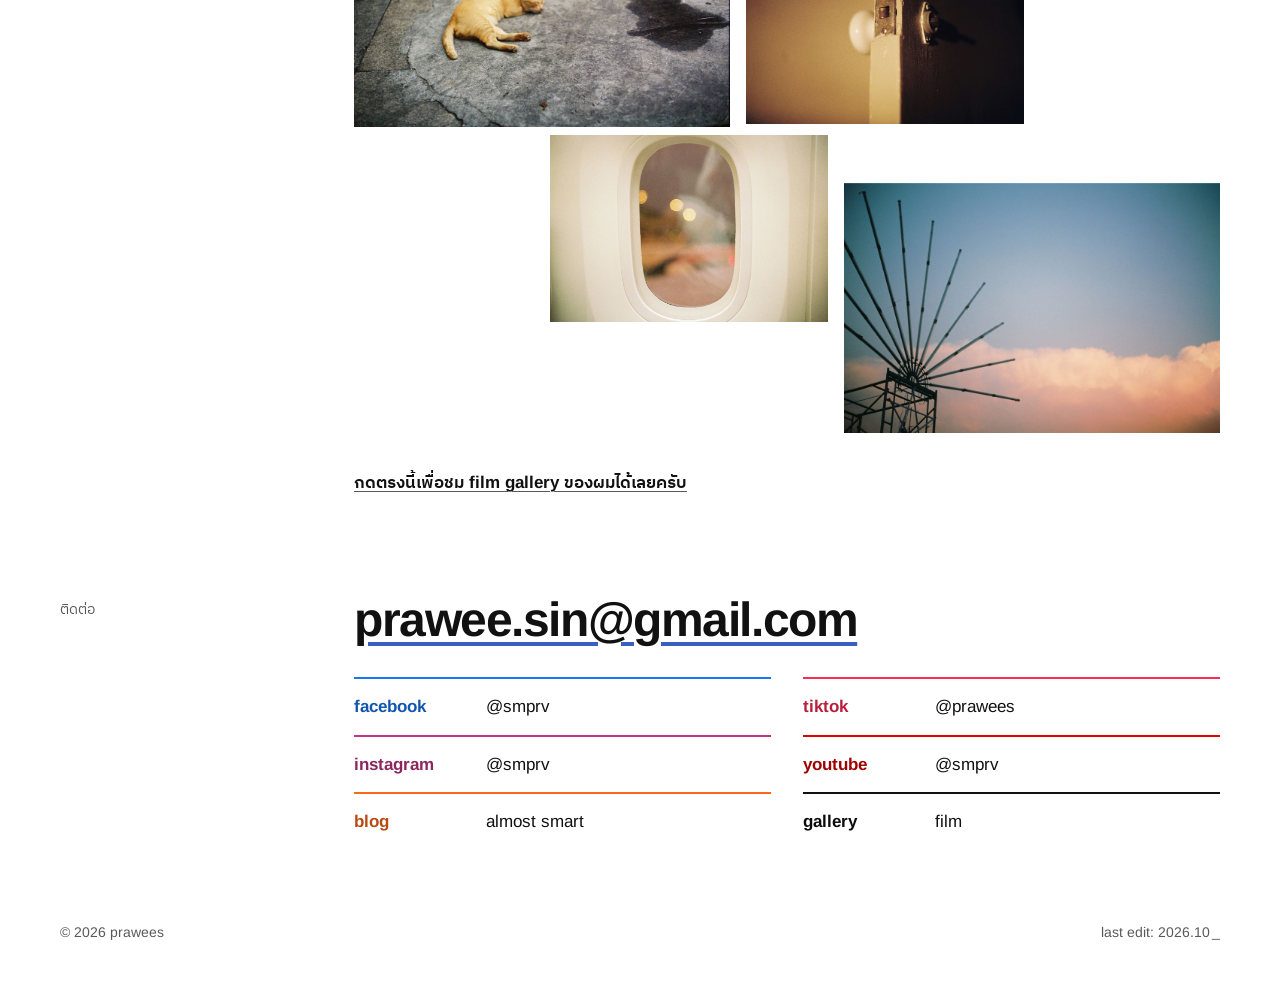
==== commit 50a7a315: "Gallery: edge-to-edge natural rows, dithered fade to black, keywords in dither, everything in the fo" ====
--- a/index.html
+++ b/index.html
@@ -13,8 +13,8 @@
   <link rel="icon" type="image/png" href="assets/favicon.png">
 
   <link rel="preload" href="assets/fonts/arimo-latin-400-normal.woff2" as="font" type="font/woff2" crossorigin>
-  <link rel="stylesheet" href="assets/base.css?v=5">
-  <link rel="stylesheet" href="assets/site.css?v=5">
+  <link rel="stylesheet" href="assets/base.css?v=6">
+  <link rel="stylesheet" href="assets/site.css?v=6">
 
   <script type="application/ld+json">
     {
@@ -38,7 +38,6 @@
         <button type="button" class="btn-th active" onclick="setLang('th')">th</button>
         <span class="sep">/</span>
         <button type="button" class="btn-en" onclick="setLang('en')">en</button>
-        <button type="button" class="tog" data-dz-toggle data-off="colour" data-on="colour" aria-pressed="false">colour</button>
       </div>
       <nav class="nav" aria-label="main">
         <a href="./" aria-current="page">home</a>
@@ -75,7 +74,7 @@
 
     <!-- PROJECTS -->
     <section class="g sec" data-amb="assets/home/frame-3.jpg">
-      <p class="label"><b>01</b><span data-th="โปรเจกต์" data-en="projects">โปรเจกต์</span></p>
+      <p class="label"><span data-th="โปรเจกต์" data-en="projects">โปรเจกต์</span></p>
       <div class="body projects" id="projects-list">
 
         <a href="about/" class="proj" data-fx="flip" style="--a:#C77F3A;--s:#F6E9DB">
@@ -128,13 +127,13 @@
 
     <!-- FRAMES -->
     <section class="g sec" data-amb="assets/home/frame-1.jpg">
-      <p class="label"><b>02</b><span data-th="ฟิล์ม" data-en="film">ฟิล์ม</span></p>
+      <p class="label"><span data-th="ฟิล์ม" data-en="film">ฟิล์ม</span></p>
       <div class="body">
         <div class="strip">
-          <a class="s1" href="gallery/" aria-label="gallery"><img loading="lazy" style="display:block;width:100%;height:auto" src="assets/home/frame-1.jpg" width="1000" height="675" alt="a cat asleep on a pavement"></a>
-          <a class="s2" href="gallery/" aria-label="gallery"><img loading="lazy" style="display:block;width:100%;height:auto" src="assets/home/frame-2.jpg" width="1000" height="675" alt="a door and its handle"></a>
-          <a class="s3" href="gallery/" aria-label="gallery"><img loading="lazy" style="display:block;width:100%;height:auto" src="assets/home/frame-3.jpg" width="1000" height="675" alt="an aeroplane window"></a>
-          <a class="s4" href="gallery/" aria-label="gallery"><img loading="lazy" style="display:block;width:100%;height:auto" src="assets/home/frame-4.jpg" width="1000" height="666" alt="a bamboo frame against the sky"></a>
+          <a class="s1" href="gallery/" aria-label="gallery"><img data-strip style="display:block;width:100%;height:auto" decoding="async" src="assets/home/frame-1.jpg" width="1000" height="675" alt="a cat asleep on a pavement"></a>
+          <a class="s2" href="gallery/" aria-label="gallery"><img data-strip style="display:block;width:100%;height:auto" decoding="async" src="assets/home/frame-2.jpg" width="1000" height="675" alt="a door and its handle"></a>
+          <a class="s3" href="gallery/" aria-label="gallery"><img data-strip style="display:block;width:100%;height:auto" decoding="async" src="assets/home/frame-3.jpg" width="1000" height="675" alt="an aeroplane window"></a>
+          <a class="s4" href="gallery/" aria-label="gallery"><img data-strip style="display:block;width:100%;height:auto" decoding="async" src="assets/home/frame-4.jpg" width="1000" height="666" alt="a bamboo frame against the sky"></a>
         </div>
         <p class="more go"><a href="gallery/" data-th="กดตรงนี้เพื่อชม film gallery ของผมได้เลยครับ" data-en="tap here to see my film gallery">กดตรงนี้เพื่อชม film gallery ของผมได้เลยครับ</a></p>
       </div>
@@ -142,7 +141,7 @@
 
     <!-- CONTACT -->
     <section class="g sec" data-amb="assets/home/frame-2.jpg">
-      <p class="label"><b>03</b><span data-th="ติดต่อ" data-en="contact">ติดต่อ</span></p>
+      <p class="label"><span data-th="ติดต่อ" data-en="contact">ติดต่อ</span></p>
       <div class="body" id="social-list">
         <a class="mail" href="mailto:prawee.sin@gmail.com">prawee.sin@gmail.com</a>
         <div class="rows">
@@ -162,9 +161,9 @@
     <span class="cur">last edit: 2026.10</span>
   </footer>
 
-  <script src="assets/typewriter.js?v=5"></script>
-  <script src="assets/dither.js?v=5"></script>
-  <script src="assets/scroll3d.js?v=5"></script>
+  <script src="assets/typewriter.js?v=6"></script>
+  <script src="assets/dither.js?v=6"></script>
+  <script src="assets/scroll3d.js?v=6"></script>
   <script>
     function setLang(lang) {
       try { localStorage.setItem('prawees.lang', lang); } catch (e) {}
@@ -189,7 +188,22 @@
       window.addEventListener('scroll', sch, { passive: true }); window.addEventListener('resize', sch); sch();
     })();
 
-    // Greeting: typed once, then "Smart" steps through dither densities.
+    // A frame that fails to load is tried once more with a fresh address, then hidden, so there is never a broken-image icon.
+    (function () {
+      document.querySelectorAll('img[data-strip]').forEach(function (im) {
+        var tries = 0;
+        function bad() {
+          if (tries++ === 0) { im.src = im.getAttribute('src').split('?')[0] + '?r=' + Date.now(); }
+          else { im.parentNode.style.display = 'none'; }
+        }
+        im.addEventListener('error', bad);
+        if (im.complete && im.naturalWidth === 0 && im.getAttribute('src')) bad();
+      });
+    })();
+
+    // Greeting: typed once, then "Smart" steps through dither densities and colours.
+    // Each step dissolves into the next (density and colour move together in small steps) instead of cutting.
+    // The same colour is carried to the small greeting in the bar.
     document.addEventListener('DOMContentLoaded', function () {
       var h = document.getElementById('hero-greeting');
       if (!h || !window.typeText) return;
@@ -202,23 +216,36 @@
         var svg = "<svg xmlns='http://www.w3.org/2000/svg' width='4' height='4' shape-rendering='crispEdges'><path fill='" + col + "' d='" + d + "'/></svg>";
         return 'url("data:image/svg+xml,' + encodeURIComponent(svg) + '")';
       }
+      function rgb(hex) { return [parseInt(hex.substr(1, 2), 16), parseInt(hex.substr(3, 2), 16), parseInt(hex.substr(5, 2), 16)]; }
+      function hex(c) { return '#' + c.map(function (v) { v = Math.round(v); return (v < 16 ? '0' : '') + v.toString(16); }).join(''); }
       // each step: [dither level out of 16, colour]. 0 means outline, 16 means solid ink.
-      var STEPS = [[12, '#E05A38'], [8, '#2C72C8'], [5, '#0E8B6E'], [0, '#7B49C7'], [8, '#B58800'], [12, '#D03535'], [8, '#C13584'], [12, '#111111'], [16, '']];
+      var STEPS = [[12, '#E05A38'], [8, '#2C72C8'], [5, '#0E8B6E'], [0, '#7B49C7'], [8, '#B58800'], [12, '#D03535'], [8, '#C13584'], [12, '#111111'], [16, '#111111']];
+      var hiB = document.querySelector('#hi b');
+      function show(w, lv, col) {
+        if (lv >= 16) { w.className = 'smart'; w.removeAttribute('style'); return; }
+        if (lv <= 0) { w.className = 'smart ol'; w.style.backgroundImage = 'none'; w.style.webkitTextStroke = '2px ' + col; return; }
+        w.className = 'smart px';
+        w.style.backgroundImage = pat(lv, col);
+        w.style.webkitTextStroke = '1px ' + col;
+      }
       function settle() {
         h.innerHTML = line.replace('Smart', '<span class="smart">Smart</span>');
         if (reduce) return;
-        var w = h.querySelector('.smart'), i = -1;
+        var w = h.querySelector('.smart'), i = -1, cur = { lv: 16, c: rgb('#111111') }, timer = 0;
         function step() {
           i = (i + 1) % STEPS.length;
-          var lv = STEPS[i][0], col = STEPS[i][1];
-          w.removeAttribute('style');
-          if (lv === 16) { w.className = 'smart'; return; }
-          if (lv === 0) { w.className = 'smart ol'; w.style.webkitTextStroke = '2px ' + col; return; }
-          w.className = 'smart px';
-          w.style.backgroundImage = pat(lv, col);
-          w.style.webkitTextStroke = '1px ' + col;
+          var from = cur, to = { lv: STEPS[i][0], c: rgb(STEPS[i][1]) }, f = 0, N = 6;
+          if (hiB) hiB.style.color = (STEPS[i][0] >= 16 || STEPS[i][1] === '#111111') ? '' : STEPS[i][1];
+          clearInterval(timer);
+          timer = setInterval(function () {
+            f++;
+            var t = f / N, lv = Math.round(from.lv + (to.lv - from.lv) * t);
+            var c = from.c.map(function (v, k) { return v + (to.c[k] - v) * t; });
+            show(w, lv, hex(c));
+            if (f >= N) { clearInterval(timer); cur = to; }
+          }, 60);
         }
-        setTimeout(function () { step(); setInterval(step, 800); }, 700);
+        setTimeout(function () { step(); setInterval(step, 1100); }, 700);
       }
       if (reduce) { settle(); return; }
       window.typeText(h, line, { speed: 70, delay: 200, done: settle });
--- a/assets/base.css
+++ b/assets/base.css
@@ -38,6 +38,9 @@
   --d5: url("data:image/svg+xml,%3Csvg xmlns='http://www.w3.org/2000/svg' width='4' height='4' shape-rendering='crispEdges'%3E%3Cpath fill='%23111' d='M0 0h1v1h-1zM2 0h1v1h-1zM1 1h1v1h-1zM0 2h1v1h-1zM2 2h1v1h-1z'/%3E%3C/svg%3E");
   --d2: url("data:image/svg+xml,%3Csvg xmlns='http://www.w3.org/2000/svg' width='4' height='4' shape-rendering='crispEdges'%3E%3Cpath fill='%23111' d='M0 0h1v1h-1zM2 2h1v1h-1z'/%3E%3C/svg%3E");
 }
+
+/* the gallery ends in a dithered fade to black (assets/dither.js adds .night once it is dark enough to read light text) */
+html.night { --paper: #0b0b0b; --ink: #f2f2f2; --mid: #a6a6a6; --light: #2a2a2a; }
 
 *, *::before, *::after { box-sizing: border-box; margin: 0; padding: 0; }
 
@@ -87,12 +90,12 @@
 .nav { grid-row: 2; grid-column: 1 / 5; display: flex; gap: 22px; font-size: var(--fs-s); padding-bottom: 2px; }
 .nav a { text-decoration: none; color: var(--mid); }
 /* "hi, i'm Smart" sits in the bar's empty space once the big greeting has scrolled away */
-.hi { grid-row: 2; grid-column: 3 / 5; justify-self: end; align-self: center; white-space: nowrap; pointer-events: none; font-size: var(--fs-s); line-height: 1.2; color: var(--mid); opacity: 0; visibility: hidden; transition: opacity .35s ease, visibility 0s .35s; }
-.hi b { color: var(--ink); font-weight: 700; }
+.hi { grid-row: 2; grid-column: 3 / 5; justify-self: end; align-self: center; white-space: nowrap; pointer-events: none; font-size: var(--fs-b); line-height: 1.2; letter-spacing: -.01em; color: var(--mid); opacity: 0; visibility: hidden; transition: opacity .35s ease, visibility 0s .35s; }
+.hi b { color: var(--ink); font-weight: 700; transition: color .5s ease; }
 .hi.on { opacity: 1; visibility: visible; transition: opacity .35s ease; }
 @media (min-width: 768px) { .hi { grid-row: 1; grid-column: 7 / 10; justify-self: start; } }
 @media (max-width: 359px) { .hi { display: none; } }
-@media (prefers-reduced-motion: reduce) { .hi, .hi.on { transition: none; } }
+@media (prefers-reduced-motion: reduce) { .hi, .hi.on, .hi b { transition: none; } }
 .nav a:hover, .nav a[aria-current] { color: var(--ink); }
 .nav a[aria-current] { text-decoration: underline; text-decoration-color: var(--ink); }
 .tools button { padding: 12px 6px; color: var(--mid); min-height: 44px; }
--- a/assets/site.css
+++ b/assets/site.css
@@ -6,7 +6,6 @@
 /* ---------- sections ---------- */
 .sec { padding-top: 56px; row-gap: 20px; }
 .label { grid-column: 1 / -1; font-size: var(--fs-s); color: var(--mid); width: fit-content; height: fit-content; padding: 0 .35em 0 0; }
-.label b { color: var(--ink); font-weight: 400; margin-right: 8px; }
 .body { grid-column: 1 / -1; }
 @media (min-width: 768px) {
   .sec { padding-top: 96px; }
@@ -111,7 +110,7 @@
 
 /* ---------- frames strip ---------- */
 .strip { display: grid; grid-template-columns: repeat(6, minmax(0, 1fr)); gap: 12px; align-items: start; }
-.strip a { display: block; text-decoration: none; }
+.strip a { display: block; text-decoration: none; background: var(--light); }
 .strip .s1 { grid-column: 1 / 5; }
 .strip .s2 { grid-column: 5 / 7; margin-top: 40px; }
 .strip .s3 { grid-column: 1 / 3; }
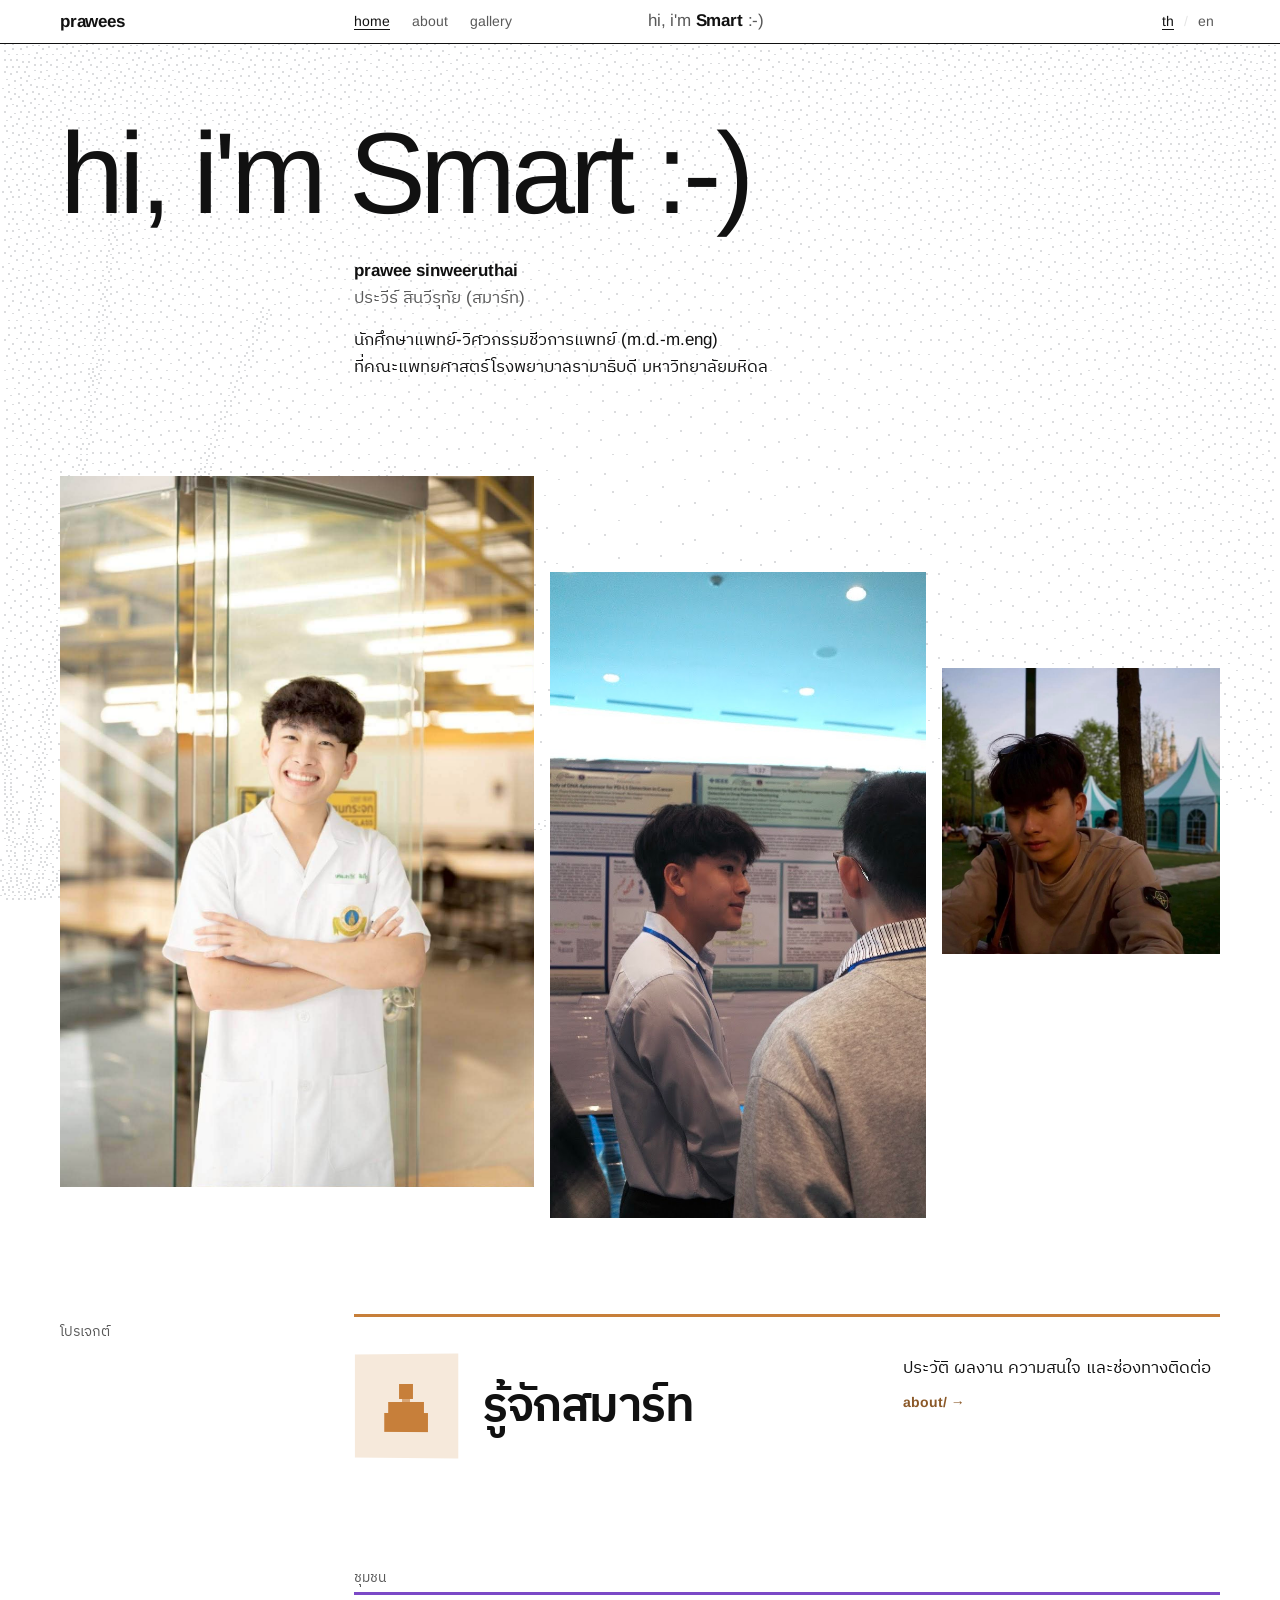
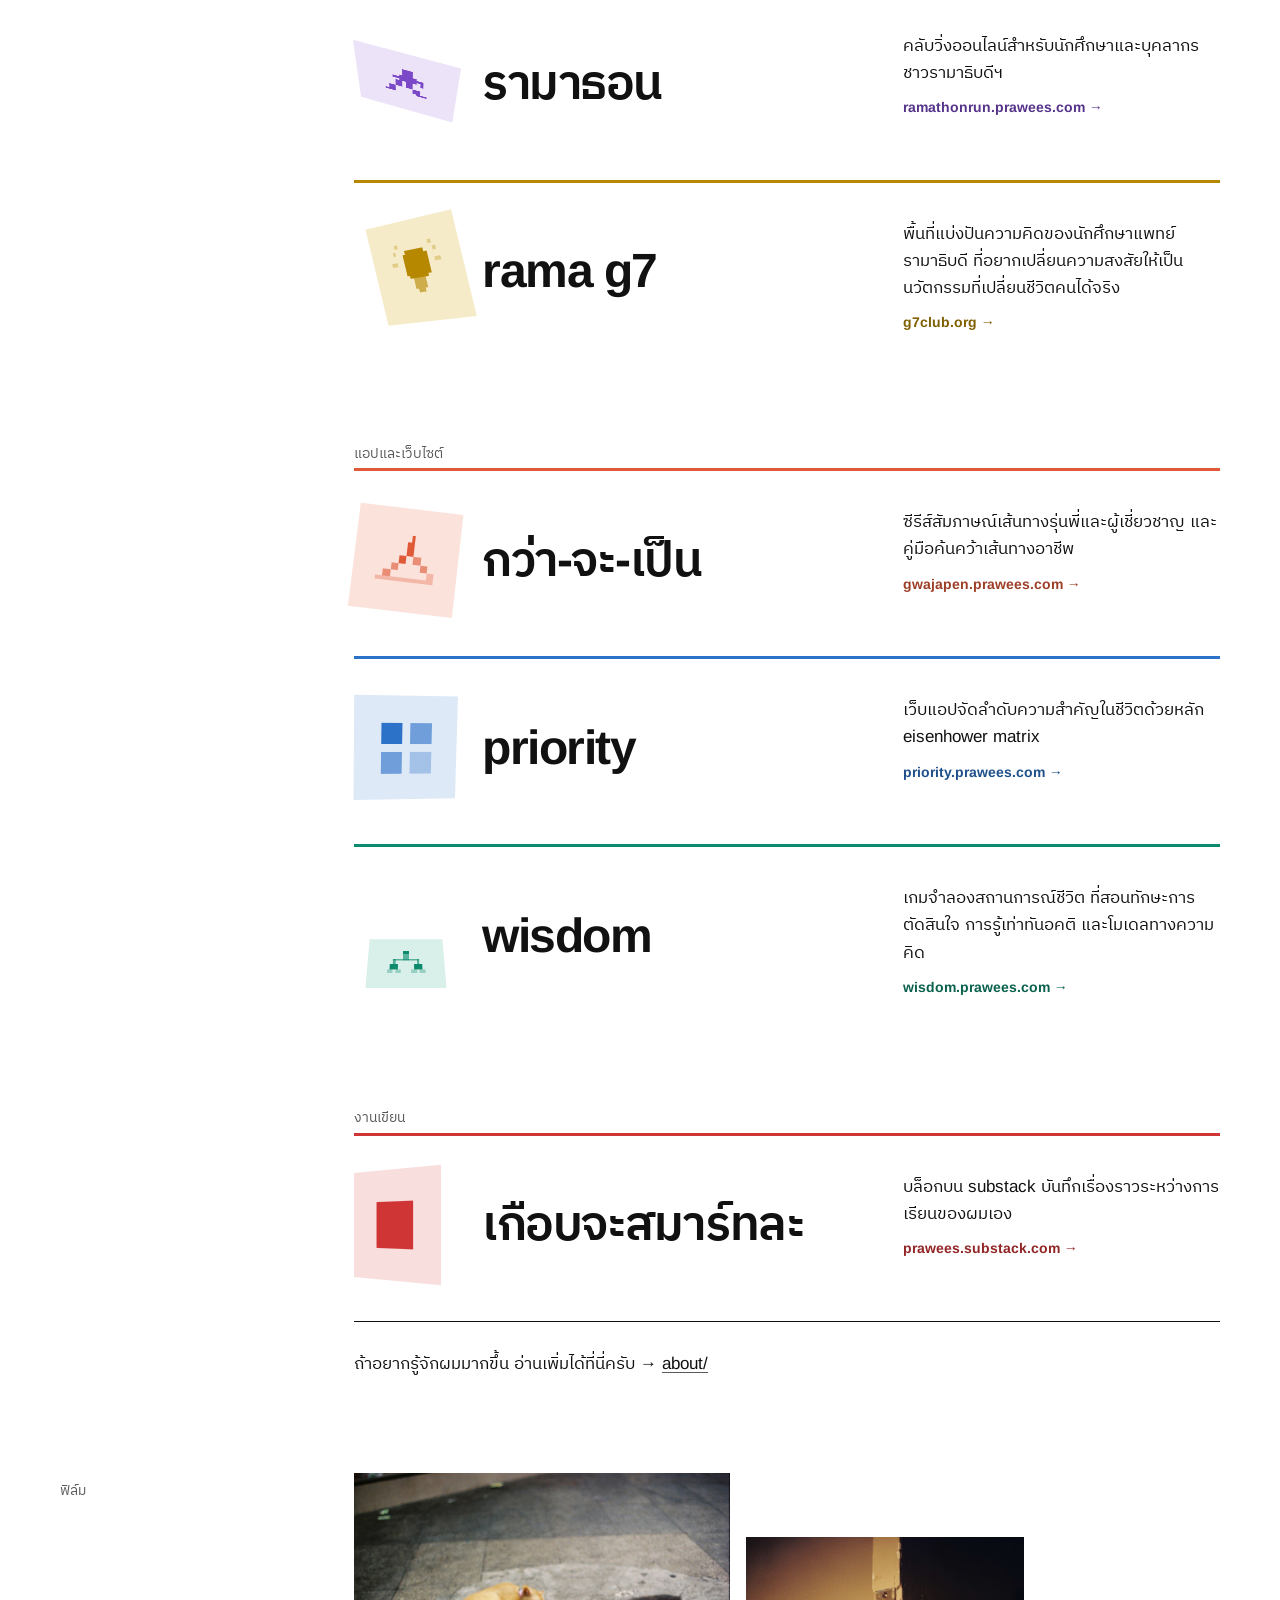
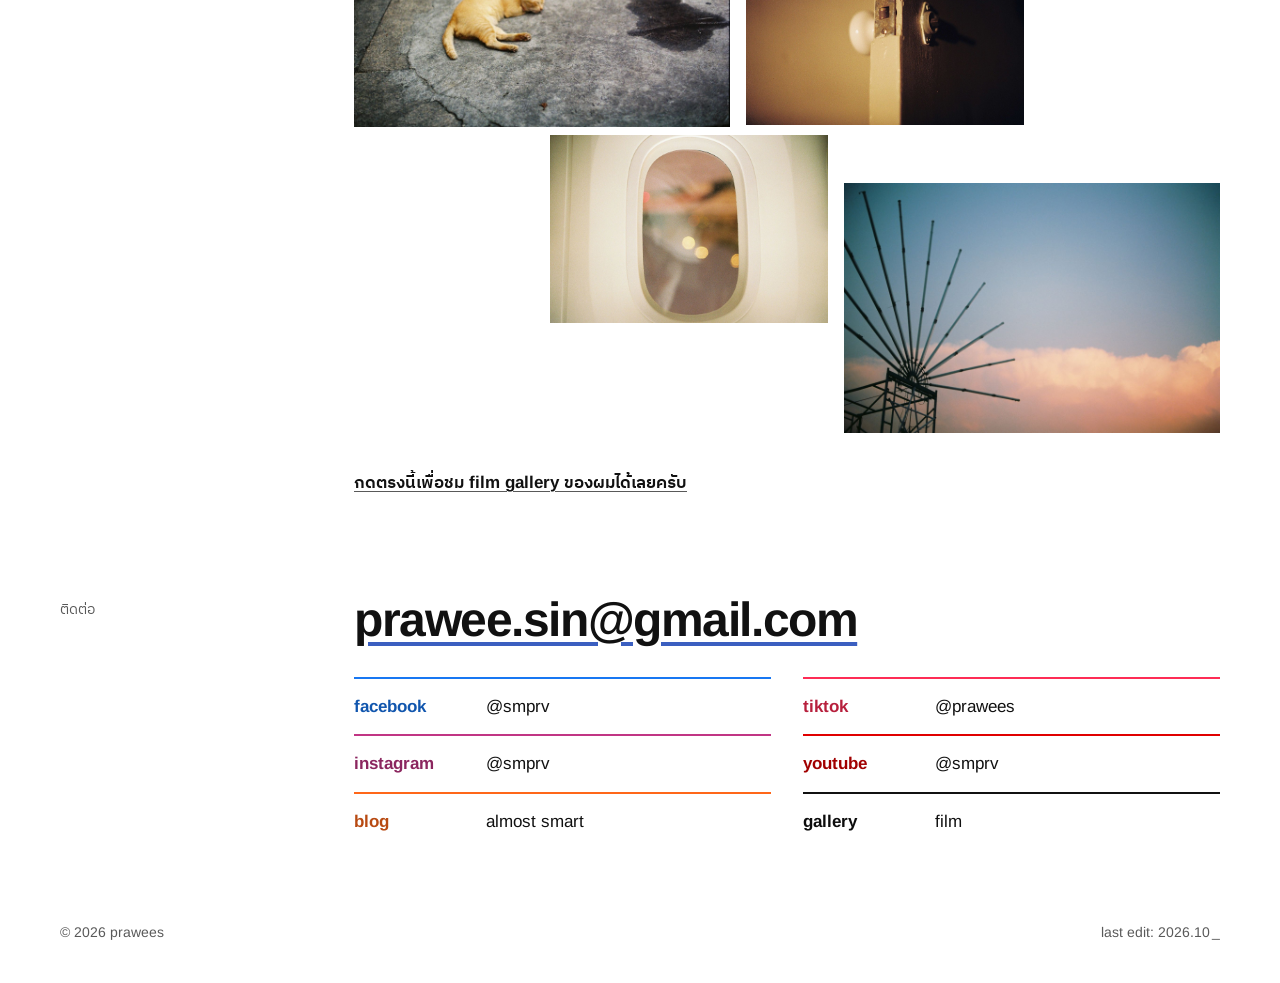
==== commit 0cfd1829: "About: g7 embed to link, tiktok loads on tap, photo strip and ambient frames use gallery files, more" ====
--- a/index.html
+++ b/index.html
@@ -13,8 +13,8 @@
   <link rel="icon" type="image/png" href="assets/favicon.png">
 
   <link rel="preload" href="assets/fonts/arimo-latin-400-normal.woff2" as="font" type="font/woff2" crossorigin>
-  <link rel="stylesheet" href="assets/base.css?v=6">
-  <link rel="stylesheet" href="assets/site.css?v=6">
+  <link rel="stylesheet" href="assets/base.css?v=8">
+  <link rel="stylesheet" href="assets/site.css?v=8">
 
   <script type="application/ld+json">
     {
@@ -51,7 +51,7 @@
   <main>
 
     <!-- HERO -->
-    <section class="g hero" data-amb="assets/home/frame-4.jpg">
+    <section class="g hero" data-amb="assets/film/ektar100-33.jpg">
       <h1 id="hero-greeting">hi, i'm Smart :-)</h1>
       <div class="id">
         <p class="name">prawee sinweeruthai</p>
@@ -64,7 +64,7 @@
     </section>
 
     <!-- PORTRAITS: clean, in colour -->
-    <section class="g prints" aria-label="portraits" data-amb="assets/home/frame-4.jpg">
+    <section class="g prints" aria-label="portraits" data-amb="assets/film/ektar100-33.jpg">
       <div class="scrap">
         <img class="pr1" src="assets/portrait.jpg" width="1044" height="1566" alt="prawee 01">
         <img class="pr2" src="assets/portrait-2.jpg" width="714" height="1226" alt="prawee 02" loading="lazy">
@@ -73,7 +73,7 @@
     </section>
 
     <!-- PROJECTS -->
-    <section class="g sec" data-amb="assets/home/frame-3.jpg">
+    <section class="g sec" data-amb="assets/film/ultramax-34.jpg">
       <p class="label"><span data-th="โปรเจกต์" data-en="projects">โปรเจกต์</span></p>
       <div class="body projects" id="projects-list">
 
@@ -126,21 +126,21 @@
     </section>
 
     <!-- FRAMES -->
-    <section class="g sec" data-amb="assets/home/frame-1.jpg">
+    <section class="g sec" data-amb="assets/film/ultramax-15.jpg">
       <p class="label"><span data-th="ฟิล์ม" data-en="film">ฟิล์ม</span></p>
       <div class="body">
         <div class="strip">
-          <a class="s1" href="gallery/" aria-label="gallery"><img data-strip style="display:block;width:100%;height:auto" decoding="async" src="assets/home/frame-1.jpg" width="1000" height="675" alt="a cat asleep on a pavement"></a>
-          <a class="s2" href="gallery/" aria-label="gallery"><img data-strip style="display:block;width:100%;height:auto" decoding="async" src="assets/home/frame-2.jpg" width="1000" height="675" alt="a door and its handle"></a>
-          <a class="s3" href="gallery/" aria-label="gallery"><img data-strip style="display:block;width:100%;height:auto" decoding="async" src="assets/home/frame-3.jpg" width="1000" height="675" alt="an aeroplane window"></a>
-          <a class="s4" href="gallery/" aria-label="gallery"><img data-strip style="display:block;width:100%;height:auto" decoding="async" src="assets/home/frame-4.jpg" width="1000" height="666" alt="a bamboo frame against the sky"></a>
+          <a class="s1" href="gallery/" aria-label="gallery"><img data-strip style="display:block;width:100%;height:auto" decoding="async" src="assets/film/ultramax-15.jpg" width="1000" height="675" alt="a cat asleep on a pavement"></a>
+          <a class="s2" href="gallery/" aria-label="gallery"><img data-strip style="display:block;width:100%;height:auto" decoding="async" src="assets/film/lomo100-38.jpg" width="1000" height="675" alt="a door and its handle"></a>
+          <a class="s3" href="gallery/" aria-label="gallery"><img data-strip style="display:block;width:100%;height:auto" decoding="async" src="assets/film/ultramax-34.jpg" width="1000" height="675" alt="an aeroplane window"></a>
+          <a class="s4" href="gallery/" aria-label="gallery"><img data-strip style="display:block;width:100%;height:auto" decoding="async" src="assets/film/ektar100-33.jpg" width="1000" height="666" alt="a bamboo frame against the sky"></a>
         </div>
         <p class="more go"><a href="gallery/" data-th="กดตรงนี้เพื่อชม film gallery ของผมได้เลยครับ" data-en="tap here to see my film gallery">กดตรงนี้เพื่อชม film gallery ของผมได้เลยครับ</a></p>
       </div>
     </section>
 
     <!-- CONTACT -->
-    <section class="g sec" data-amb="assets/home/frame-2.jpg">
+    <section class="g sec" data-amb="assets/film/lomo100-38.jpg">
       <p class="label"><span data-th="ติดต่อ" data-en="contact">ติดต่อ</span></p>
       <div class="body" id="social-list">
         <a class="mail" href="mailto:prawee.sin@gmail.com">prawee.sin@gmail.com</a>
@@ -161,9 +161,9 @@
     <span class="cur">last edit: 2026.10</span>
   </footer>
 
-  <script src="assets/typewriter.js?v=6"></script>
-  <script src="assets/dither.js?v=6"></script>
-  <script src="assets/scroll3d.js?v=6"></script>
+  <script src="assets/typewriter.js?v=8"></script>
+  <script src="assets/dither.js?v=8"></script>
+  <script src="assets/scroll3d.js?v=8"></script>
   <script>
     function setLang(lang) {
       try { localStorage.setItem('prawees.lang', lang); } catch (e) {}
--- a/assets/base.css
+++ b/assets/base.css
@@ -33,6 +33,7 @@
   --max: 1200px;
 
   /* 4x4 Bayer fills, used by the cycling word and by hovered project titles */
+  --d8w: url("data:image/svg+xml,%3Csvg xmlns='http://www.w3.org/2000/svg' width='4' height='4' shape-rendering='crispEdges'%3E%3Cpath fill='%23f2f2f2' d='M0 0h1v1h-1zM2 0h1v1h-1zM1 1h1v1h-1zM3 1h1v1h-1zM0 2h1v1h-1zM2 2h1v1h-1zM1 3h1v1h-1zM3 3h1v1h-1z'/%3E%3C/svg%3E");
   --d12: url("data:image/svg+xml,%3Csvg xmlns='http://www.w3.org/2000/svg' width='4' height='4' shape-rendering='crispEdges'%3E%3Cpath fill='%23111' d='M0 0h1v1h-1zM1 0h1v1h-1zM2 0h1v1h-1zM3 0h1v1h-1zM1 1h1v1h-1zM3 1h1v1h-1zM0 2h1v1h-1zM1 2h1v1h-1zM2 2h1v1h-1zM3 2h1v1h-1zM1 3h1v1h-1zM3 3h1v1h-1z'/%3E%3C/svg%3E");
   --d8: url("data:image/svg+xml,%3Csvg xmlns='http://www.w3.org/2000/svg' width='4' height='4' shape-rendering='crispEdges'%3E%3Cpath fill='%23111' d='M0 0h1v1h-1zM2 0h1v1h-1zM1 1h1v1h-1zM3 1h1v1h-1zM0 2h1v1h-1zM2 2h1v1h-1zM1 3h1v1h-1zM3 3h1v1h-1z'/%3E%3C/svg%3E");
   --d5: url("data:image/svg+xml,%3Csvg xmlns='http://www.w3.org/2000/svg' width='4' height='4' shape-rendering='crispEdges'%3E%3Cpath fill='%23111' d='M0 0h1v1h-1zM2 0h1v1h-1zM1 1h1v1h-1zM0 2h1v1h-1zM2 2h1v1h-1z'/%3E%3C/svg%3E");
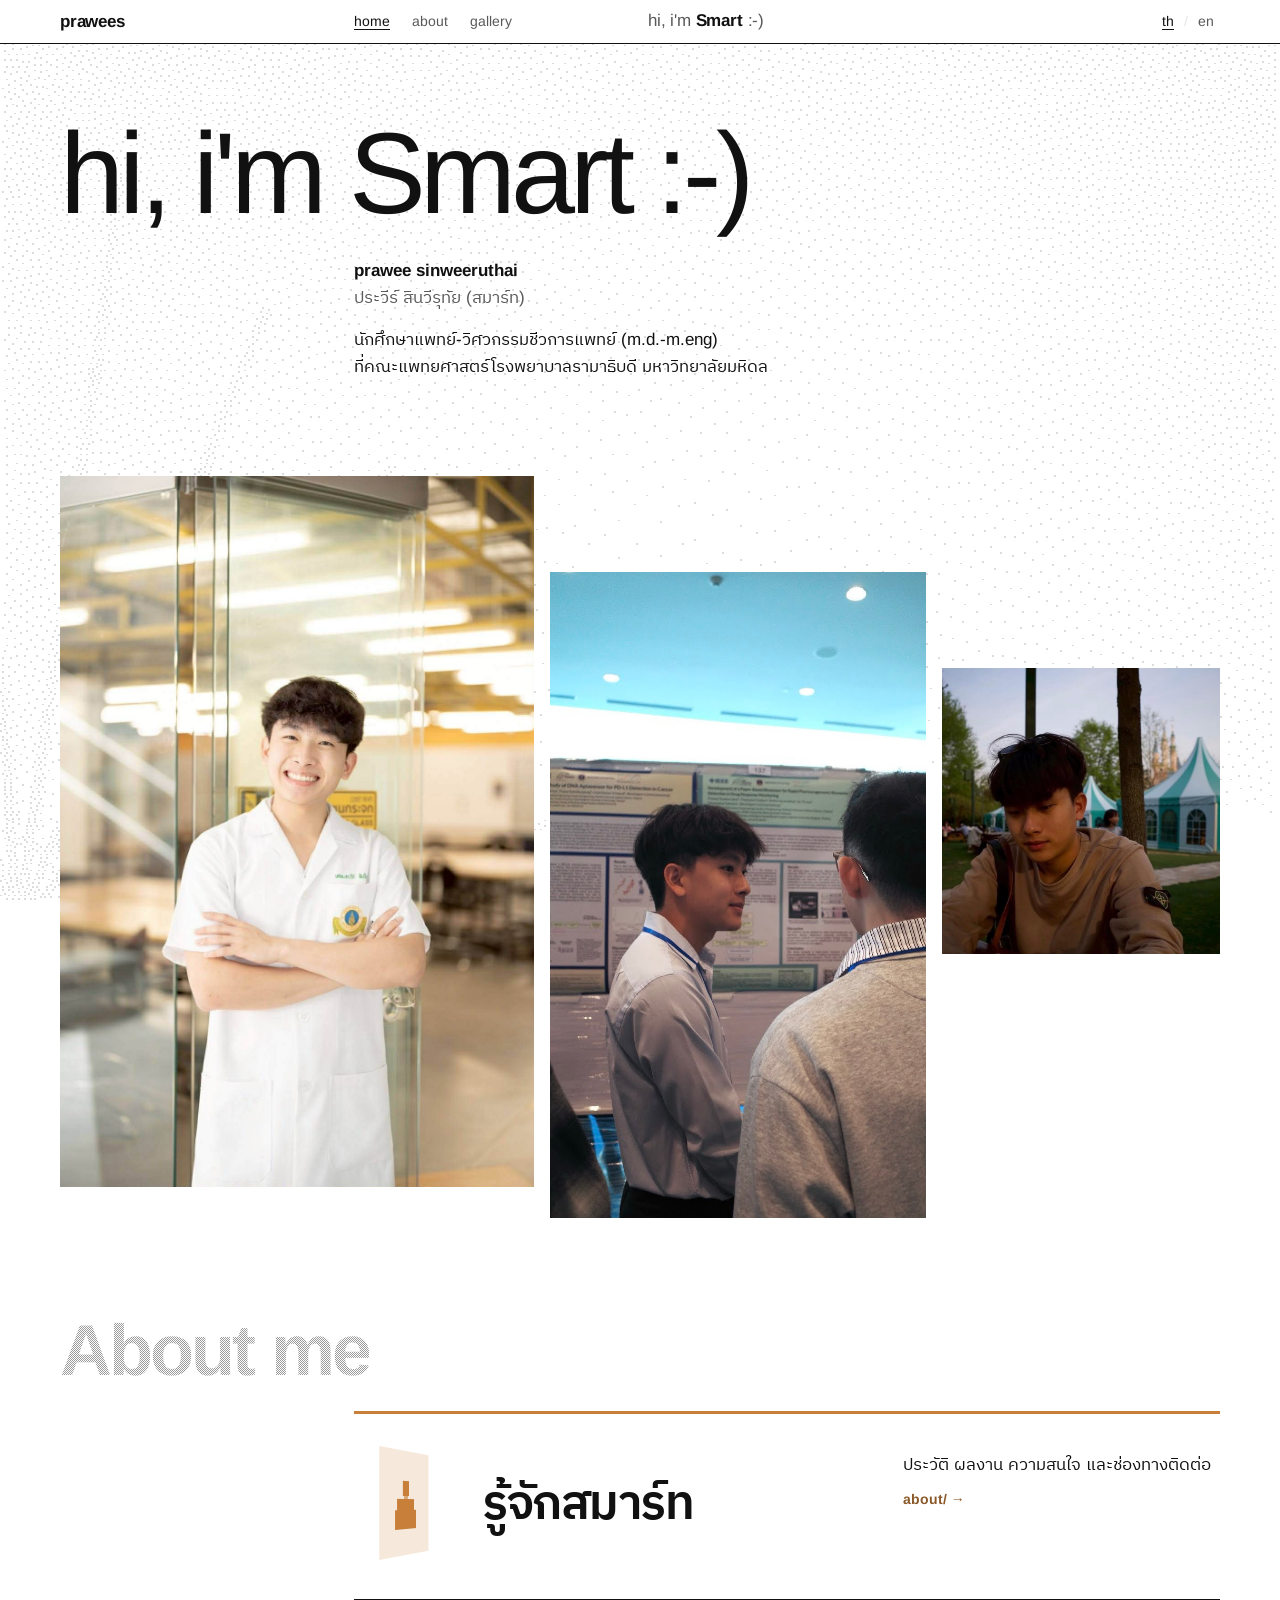
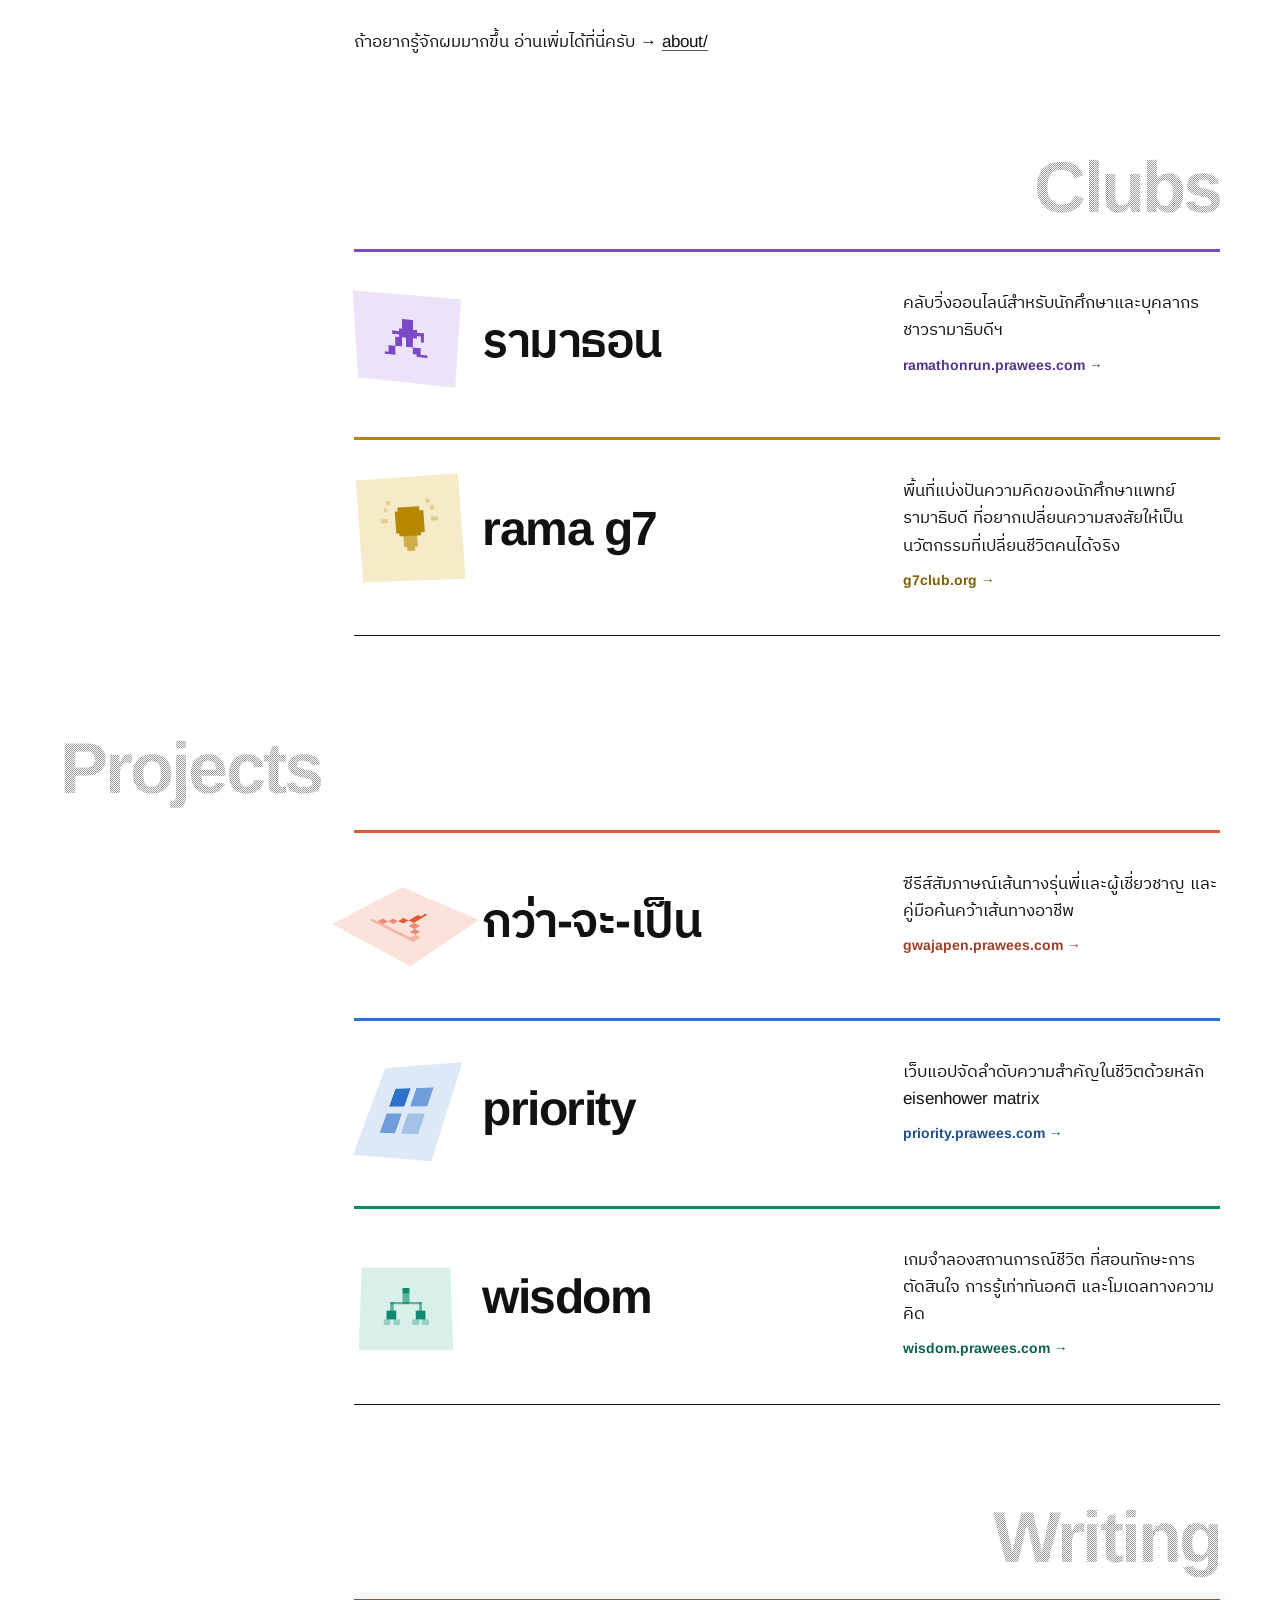
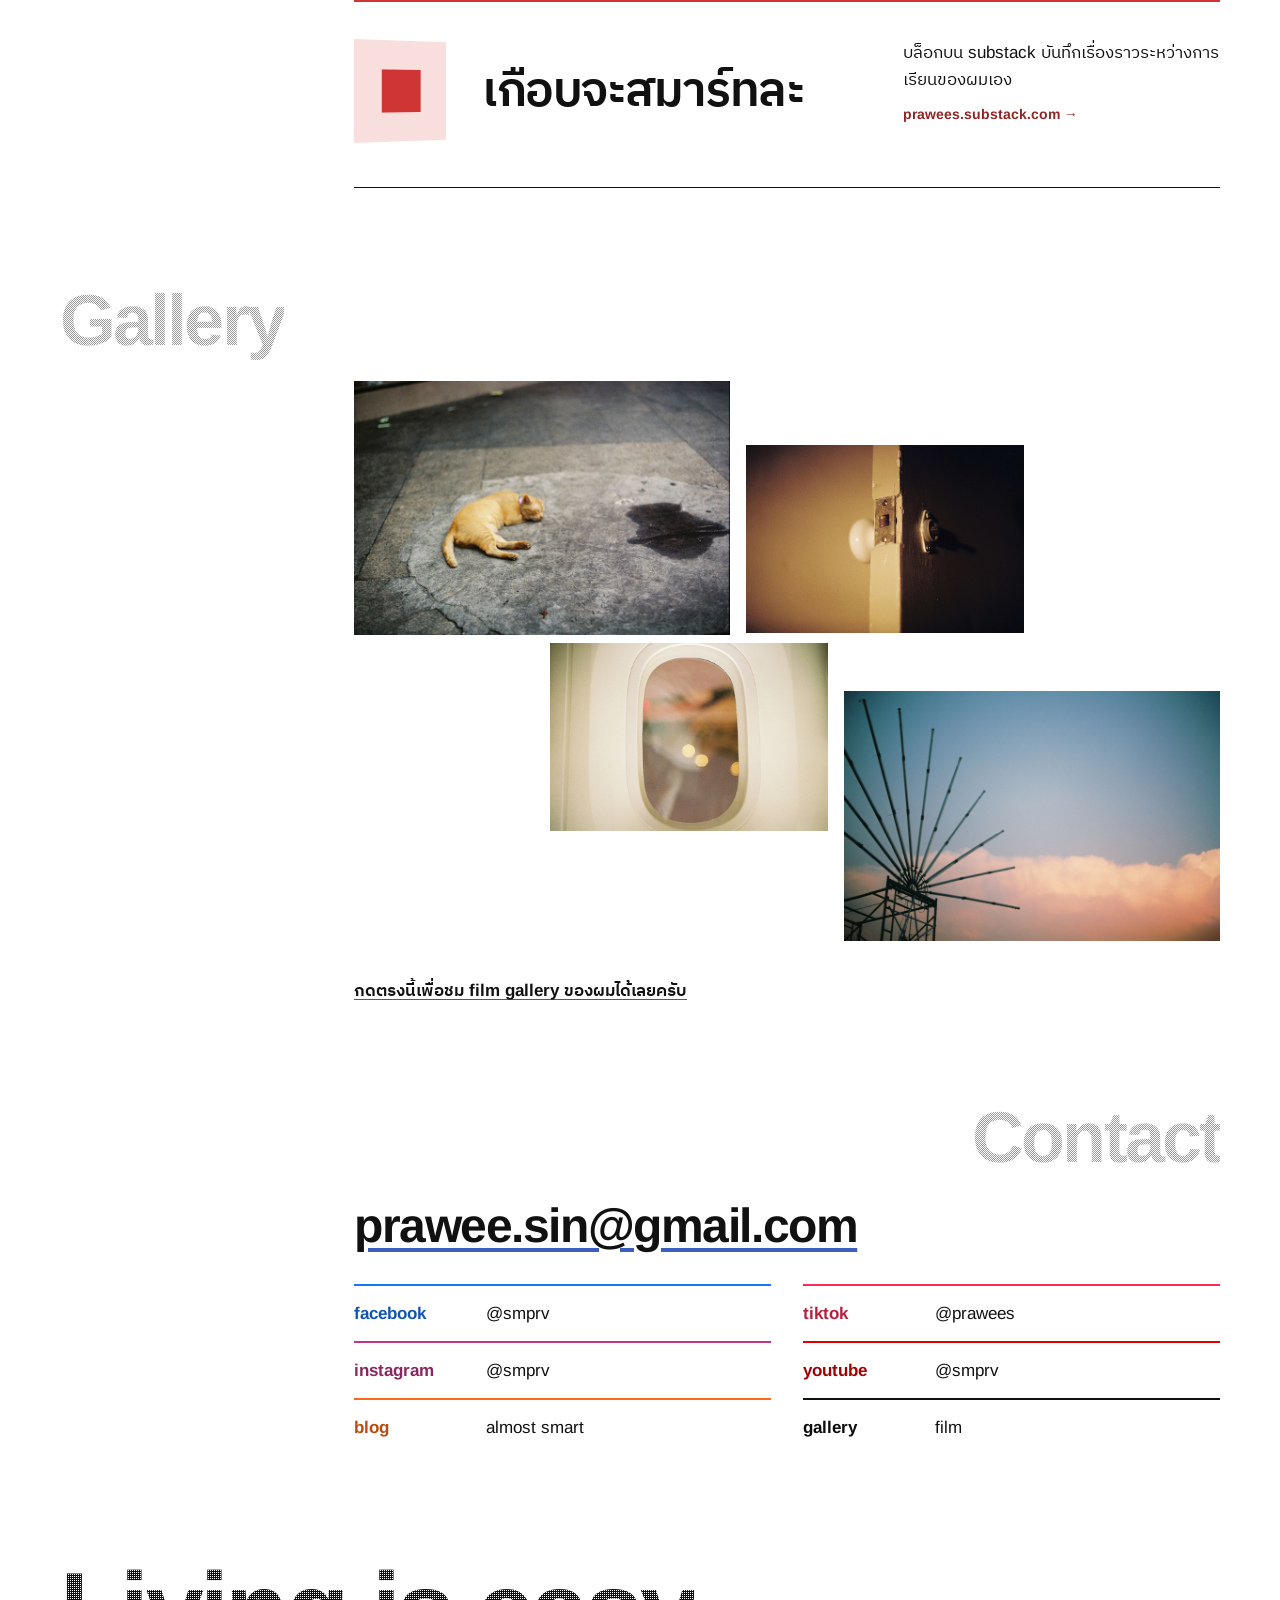
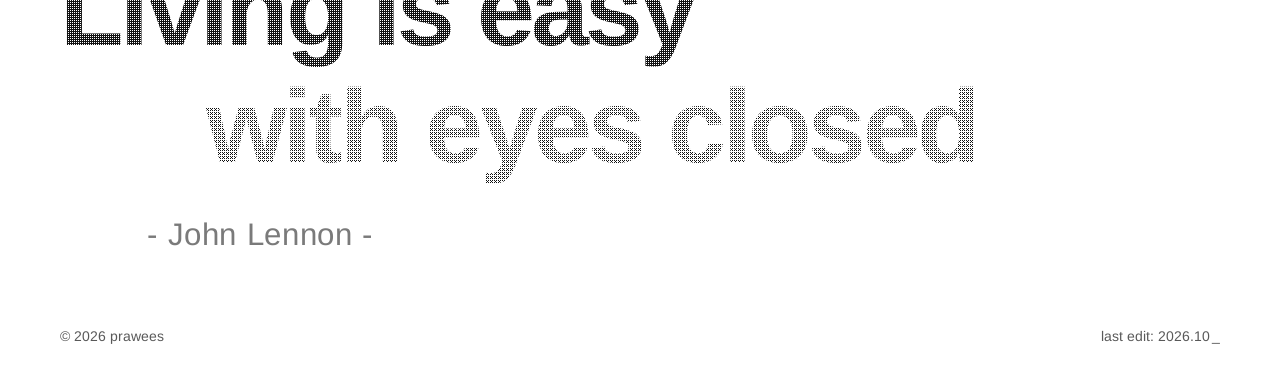
==== commit 6fb7f74d: "Dithered section headings on every page, English home section names, closing quote, gallery chapter " ====
--- a/index.html
+++ b/index.html
@@ -13,8 +13,8 @@
   <link rel="icon" type="image/png" href="assets/favicon.png">
 
   <link rel="preload" href="assets/fonts/arimo-latin-400-normal.woff2" as="font" type="font/woff2" crossorigin>
-  <link rel="stylesheet" href="assets/base.css?v=8">
-  <link rel="stylesheet" href="assets/site.css?v=8">
+  <link rel="stylesheet" href="assets/base.css?v=9">
+  <link rel="stylesheet" href="assets/site.css?v=9">
 
   <script type="application/ld+json">
     {
@@ -72,18 +72,25 @@
       </div>
     </section>
 
-    <!-- PROJECTS -->
-    <section class="g sec" data-amb="assets/film/ultramax-34.jpg">
-      <p class="label"><span data-th="โปรเจกต์" data-en="projects">โปรเจกต์</span></p>
-      <div class="body projects" id="projects-list">
-
+    <!-- ABOUT ME, CLUBS, PROJECTS, WRITING -->
+    <section class="g sec" id="about-me" data-amb="assets/film/ultramax-34.jpg">
+      <h2 class="hd">About me</h2>
+      <div class="body projects">
         <a href="about/" class="proj" data-fx="flip" style="--a:#C77F3A;--s:#F6E9DB">
           <span class="tile" aria-hidden="true"><svg viewBox="0 0 16 16"><rect class="px" x="6" y="2" width="4" height="4"/><rect class="px-mid" x="7" y="6" width="2" height="1"/><rect class="px" x="3" y="7" width="10" height="3"/><rect class="px" x="2" y="10" width="12" height="5"/><rect class="px-soft" x="2" y="10" width="1" height="1"/><rect class="px-soft" x="13" y="10" width="1" height="1"/></svg></span>
           <span class="l"><span class="tt"><span data-th="รู้จักสมาร์ท" data-en="about smart">รู้จักสมาร์ท</span></span><span class="sub" data-th="about smart" data-en="(the long version)">about smart</span></span>
           <span class="r"><span class="d" data-th="ประวัติ ผลงาน ความสนใจ และช่องทางติดต่อ" data-en="background, work, interests, contact">ประวัติ ผลงาน ความสนใจ และช่องทางติดต่อ</span><span class="u">about/ →</span></span>
         </a>
 
-        <p class="grp" data-th="ชุมชน" data-en="community">ชุมชน</p>
+        <p class="more">
+          <span data-th="ถ้าอยากรู้จักผมมากขึ้น อ่านเพิ่มได้ที่นี่ครับ → " data-en="want to know me better? read more here → ">ถ้าอยากรู้จักผมมากขึ้น อ่านเพิ่มได้ที่นี่ครับ → </span><a href="about/">about/</a>
+        </p>
+      </div>
+    </section>
+
+    <section class="g sec" id="clubs" data-amb="assets/film/ultramax-15.jpg">
+      <h2 class="hd r">Clubs</h2>
+      <div class="body projects">
         <a href="https://ramathonrun.prawees.com" class="proj" data-fx="roll" style="--a:#7B49C7;--s:#ECE3F8">
           <span class="tile" aria-hidden="true"><svg viewBox="0 0 16 16"><rect class="px" x="7" y="1" width="3" height="3"/><rect class="px" x="6" y="4" width="5" height="3"/><rect class="px" x="4" y="5" width="2" height="1"/><rect class="px" x="11" y="5" width="2" height="1"/><rect class="px" x="12" y="6" width="1" height="2"/><rect class="px" x="5" y="7" width="2" height="3"/><rect class="px" x="8" y="7" width="2" height="3"/><rect class="px" x="3" y="10" width="2" height="2"/><rect class="px" x="10" y="10" width="2" height="2"/><rect class="px" x="2" y="12" width="3" height="1"/><rect class="px" x="11" y="12" width="3" height="1"/></svg></span>
           <span class="l"><span class="tt"><span data-th="รามาธอน" data-en="ramathon run club">รามาธอน</span></span><span class="sub" data-th="ramathon" data-en="(running club)">ramathon</span></span>
@@ -94,8 +101,12 @@
           <span class="l"><span class="tt"><span>rama g7</span></span><span class="sub" data-th="แหล่งรวมตัวแพทย์นวัตกร" data-en="(med innovators)">แหล่งรวมตัวแพทย์นวัตกร</span></span>
           <span class="r"><span class="d" data-th="พื้นที่แบ่งปันความคิดของนักศึกษาแพทย์รามาธิบดี ที่อยากเปลี่ยนความสงสัยให้เป็นนวัตกรรมที่เปลี่ยนชีวิตคนได้จริง" data-en="a community space for ramathibodi medical students turning curiosity into innovations that change lives">พื้นที่แบ่งปันความคิดของนักศึกษาแพทย์รามาธิบดี ที่อยากเปลี่ยนความสงสัยให้เป็นนวัตกรรมที่เปลี่ยนชีวิตคนได้จริง</span><span class="u">g7club.org →</span></span>
         </a>
-
-        <p class="grp" data-th="แอปและเว็บไซต์" data-en="apps and sites">แอปและเว็บไซต์</p>
+      </div>
+    </section>
+
+    <section class="g sec" id="projects" data-amb="assets/film/lomo100-38.jpg">
+      <h2 class="hd">Projects</h2>
+      <div class="body projects">
         <a href="https://gwajapen.prawees.com" class="proj" data-fx="iso" style="--a:#E05A38;--s:#FBE3DC">
           <span class="tile" aria-hidden="true"><svg viewBox="0 0 16 16"><rect class="px-soft" x="0" y="13" width="16" height="1"/><rect class="px-mid" x="2" y="11" width="2" height="2"/><rect class="px-mid" x="4" y="9" width="2" height="2"/><rect class="px" x="6" y="7" width="2" height="2"/><rect class="px" x="8" y="5" width="2" height="2"/><rect class="px-mid" x="10" y="7" width="2" height="2"/><rect class="px-mid" x="12" y="9" width="2" height="2"/><rect class="px-soft" x="14" y="11" width="2" height="2"/><rect class="px" x="8" y="3" width="2" height="2"/><rect class="px" x="9" y="1" width="1" height="2"/></svg></span>
           <span class="l"><span class="tt"><span data-th="กว่า-จะ-เป็น" data-en="gwa-ja-pen">กว่า-จะ-เป็น</span></span><span class="sub" data-th="gwa-ja-pen" data-en="(interviews and interactives)">gwa-ja-pen</span></span>
@@ -111,23 +122,23 @@
           <span class="l"><span class="tt"><span>wisdom</span></span><span class="sub" data-th="" data-en="(decisions sim)"></span></span>
           <span class="r"><span class="d" data-th="เกมจำลองสถานการณ์ชีวิต ที่สอนทักษะการตัดสินใจ การรู้เท่าทันอคติ และโมเดลทางความคิด" data-en="a life simulation game on decision-making, cognitive biases, and mental models">เกมจำลองสถานการณ์ชีวิต ที่สอนทักษะการตัดสินใจ การรู้เท่าทันอคติ และโมเดลทางความคิด</span><span class="u">wisdom.prawees.com →</span></span>
         </a>
-
-        <p class="grp" data-th="งานเขียน" data-en="writing">งานเขียน</p>
+      </div>
+    </section>
+
+    <section class="g sec" id="writing" data-amb="assets/film/ektar100-33.jpg">
+      <h2 class="hd r">Writing</h2>
+      <div class="body projects">
         <a href="https://prawees.substack.com" class="proj" data-fx="page" target="_blank" rel="noopener" style="--a:#D03535;--s:#F9DEDE">
           <span class="tile" aria-hidden="true"><svg viewBox="0 0 16 16"><rect class="px" x="2" y="2" width="6" height="12"/><rect class="px" x="8" y="2" width="6" height="12"/><rect class="px-soft" x="3" y="4" width="4" height="1"/><rect class="px-soft" x="3" y="6" width="4" height="1"/><rect class="px-soft" x="3" y="8" width="3" height="1"/><rect class="px-soft" x="9" y="4" width="4" height="1"/><rect class="px-soft" x="9" y="6" width="4" height="1"/><rect class="px-soft" x="9" y="8" width="3" height="1"/></svg></span>
           <span class="l"><span class="tt"><span data-th="เกือบจะสมาร์ทละ" data-en="almost smart">เกือบจะสมาร์ทละ</span></span><span class="sub" data-th="almost smart" data-en="(substack)">almost smart</span></span>
           <span class="r"><span class="d" data-th="บล็อกบน substack บันทึกเรื่องราวระหว่างการเรียนของผมเอง" data-en="a substack blog of notes from my time studying">บล็อกบน substack บันทึกเรื่องราวระหว่างการเรียนของผมเอง</span><span class="u">prawees.substack.com →</span></span>
         </a>
-
-        <p class="more">
-          <span data-th="ถ้าอยากรู้จักผมมากขึ้น อ่านเพิ่มได้ที่นี่ครับ → " data-en="want to know me better? read more here → ">ถ้าอยากรู้จักผมมากขึ้น อ่านเพิ่มได้ที่นี่ครับ → </span><a href="about/">about/</a>
-        </p>
       </div>
     </section>
 
     <!-- FRAMES -->
-    <section class="g sec" data-amb="assets/film/ultramax-15.jpg">
-      <p class="label"><span data-th="ฟิล์ม" data-en="film">ฟิล์ม</span></p>
+    <section class="g sec" id="gallery" data-amb="assets/film/ultramax-15.jpg">
+      <h2 class="hd">Gallery</h2>
       <div class="body">
         <div class="strip">
           <a class="s1" href="gallery/" aria-label="gallery"><img data-strip style="display:block;width:100%;height:auto" decoding="async" src="assets/film/ultramax-15.jpg" width="1000" height="675" alt="a cat asleep on a pavement"></a>
@@ -140,8 +151,8 @@
     </section>
 
     <!-- CONTACT -->
-    <section class="g sec" data-amb="assets/film/lomo100-38.jpg">
-      <p class="label"><span data-th="ติดต่อ" data-en="contact">ติดต่อ</span></p>
+    <section class="g sec" id="contact" data-amb="assets/film/lomo100-38.jpg">
+      <h2 class="hd r">Contact</h2>
       <div class="body" id="social-list">
         <a class="mail" href="mailto:prawee.sin@gmail.com">prawee.sin@gmail.com</a>
         <div class="rows">
@@ -154,6 +165,15 @@
         </div>
       </div>
     </section>
+
+    <!-- CLOSING QUOTE -->
+    <section class="g sec" id="quote" data-amb="assets/film/ektar100-33.jpg">
+      <div class="quote" style="grid-column: 1 / -1" role="img" aria-label="Living is easy with eyes closed. John Lennon">
+        <span class="q1" aria-hidden="true">Living is easy</span>
+        <span class="q2" aria-hidden="true">with eyes closed</span>
+        <span class="q3" aria-hidden="true">- John Lennon -</span>
+      </div>
+    </section>
   </main>
 
   <footer class="g foot">
@@ -161,9 +181,9 @@
     <span class="cur">last edit: 2026.10</span>
   </footer>
 
-  <script src="assets/typewriter.js?v=8"></script>
-  <script src="assets/dither.js?v=8"></script>
-  <script src="assets/scroll3d.js?v=8"></script>
+  <script src="assets/typewriter.js?v=9"></script>
+  <script src="assets/dither.js?v=9"></script>
+  <script src="assets/scroll3d.js?v=9"></script>
   <script>
     function setLang(lang) {
       try { localStorage.setItem('prawees.lang', lang); } catch (e) {}
--- a/assets/base.css
+++ b/assets/base.css
@@ -13,6 +13,9 @@
 @font-face { font-family: "Arimo"; font-weight: 700; font-style: normal; font-display: swap; src: url("fonts/arimo-latin-700-normal.woff2") format("woff2"); }
 @font-face { font-family: "IBM Plex Sans Thai"; font-weight: 400; font-style: normal; font-display: swap; src: url("fonts/ibm-plex-sans-thai-thai-400-normal.woff2") format("woff2"); unicode-range: U+0E01-0E5B, U+200B-200D, U+25CC; }
 @font-face { font-family: "IBM Plex Sans Thai"; font-weight: 700; font-style: normal; font-display: swap; src: url("fonts/ibm-plex-sans-thai-thai-600-normal.woff2") format("woff2"); unicode-range: U+0E01-0E5B, U+200B-200D, U+25CC; }
+
+@font-face { font-family: "Mali"; font-weight: 400; font-style: normal; font-display: swap; src: url("fonts/mali-latin-400-normal.woff2") format("woff2"); unicode-range: U+0000-00FF, U+0131, U+0152-0153, U+02BB-02BC, U+02C6, U+02DA, U+02DC, U+2000-206F, U+2074, U+20AC, U+2122, U+2191, U+2193, U+2212, U+2215; }
+@font-face { font-family: "Mali"; font-weight: 400; font-style: normal; font-display: swap; src: url("fonts/mali-thai-400-normal.woff2") format("woff2"); unicode-range: U+0E01-0E5B, U+200B-200D, U+25CC; }
 
 :root {
   --paper: #fff;
@@ -34,6 +37,9 @@
 
   /* 4x4 Bayer fills, used by the cycling word and by hovered project titles */
   --d8w: url("data:image/svg+xml,%3Csvg xmlns='http://www.w3.org/2000/svg' width='4' height='4' shape-rendering='crispEdges'%3E%3Cpath fill='%23f2f2f2' d='M0 0h1v1h-1zM2 0h1v1h-1zM1 1h1v1h-1zM3 1h1v1h-1zM0 2h1v1h-1zM2 2h1v1h-1zM1 3h1v1h-1zM3 3h1v1h-1z'/%3E%3C/svg%3E");
+  --d12w: url("data:image/svg+xml,%3Csvg xmlns='http://www.w3.org/2000/svg' width='4' height='4' shape-rendering='crispEdges'%3E%3Cpath fill='%23f2f2f2' d='M0 0h1v1h-1zM1 0h1v1h-1zM2 0h1v1h-1zM3 0h1v1h-1zM1 1h1v1h-1zM3 1h1v1h-1zM0 2h1v1h-1zM1 2h1v1h-1zM2 2h1v1h-1zM3 2h1v1h-1zM1 3h1v1h-1zM3 3h1v1h-1z'/%3E%3C/svg%3E");
+  --d5w: url("data:image/svg+xml,%3Csvg xmlns='http://www.w3.org/2000/svg' width='4' height='4' shape-rendering='crispEdges'%3E%3Cpath fill='%23f2f2f2' d='M0 0h1v1h-1zM2 0h1v1h-1zM1 1h1v1h-1zM0 2h1v1h-1zM2 2h1v1h-1z'/%3E%3C/svg%3E");
+  --d2w: url("data:image/svg+xml,%3Csvg xmlns='http://www.w3.org/2000/svg' width='4' height='4' shape-rendering='crispEdges'%3E%3Cpath fill='%23f2f2f2' d='M0 0h1v1h-1zM2 2h1v1h-1z'/%3E%3C/svg%3E");
   --d12: url("data:image/svg+xml,%3Csvg xmlns='http://www.w3.org/2000/svg' width='4' height='4' shape-rendering='crispEdges'%3E%3Cpath fill='%23111' d='M0 0h1v1h-1zM1 0h1v1h-1zM2 0h1v1h-1zM3 0h1v1h-1zM1 1h1v1h-1zM3 1h1v1h-1zM0 2h1v1h-1zM1 2h1v1h-1zM2 2h1v1h-1zM3 2h1v1h-1zM1 3h1v1h-1zM3 3h1v1h-1z'/%3E%3C/svg%3E");
   --d8: url("data:image/svg+xml,%3Csvg xmlns='http://www.w3.org/2000/svg' width='4' height='4' shape-rendering='crispEdges'%3E%3Cpath fill='%23111' d='M0 0h1v1h-1zM2 0h1v1h-1zM1 1h1v1h-1zM3 1h1v1h-1zM0 2h1v1h-1zM2 2h1v1h-1zM1 3h1v1h-1zM3 3h1v1h-1z'/%3E%3C/svg%3E");
   --d5: url("data:image/svg+xml,%3Csvg xmlns='http://www.w3.org/2000/svg' width='4' height='4' shape-rendering='crispEdges'%3E%3Cpath fill='%23111' d='M0 0h1v1h-1zM2 0h1v1h-1zM1 1h1v1h-1zM0 2h1v1h-1zM2 2h1v1h-1z'/%3E%3C/svg%3E");
@@ -141,3 +147,18 @@
   .tw-typing::after, .foot .cur::after { animation: none; }
 }
 @media print { .amb { display: none; } }
+
+/* ---------- section headings: set in dither, large, faint, on alternating sides ----------
+   The same device as the gallery's chapter names. Used for the home page sections and the about page sections. */
+.hd { grid-column: 1 / -1; justify-self: start; font-size: clamp(34px, 7vw, 72px); font-weight: 700; line-height: 1; letter-spacing: -.04em; padding-bottom: .08em; opacity: .42;
+  color: transparent; -webkit-text-fill-color: transparent; background-image: var(--d8); background-size: 4px 4px; -webkit-background-clip: text; background-clip: text; image-rendering: pixelated; }
+.hd.r { justify-self: end; text-align: right; }
+html.night .hd { background-image: var(--d8w); }
+
+/* ---------- closing quote: three lines, each set in a thinner dither than the last, like eyes closing ---------- */
+.quote { --q1: var(--d12); --q2: var(--d5); font-weight: 700; letter-spacing: -.035em; line-height: 1.12; font-size: clamp(34px, 8.5vw, 104px); }
+html.night .quote { --q1: var(--d12w); --q2: var(--d5w); }
+.quote span { display: block; width: fit-content; max-width: 100%; color: transparent; -webkit-text-fill-color: transparent; -webkit-background-clip: text; background-clip: text; background-size: 4px 4px; image-rendering: pixelated; }
+.quote .q1 { background-image: var(--q1); }
+.quote .q2 { background-image: var(--q2); margin-left: 1.4em; }
+.quote .q3 { margin-left: 2.8em; font-size: .3em; letter-spacing: .02em; margin-top: 1.1em; font-weight: 400; color: var(--mid); -webkit-text-fill-color: var(--mid); background: none; opacity: .8; }
